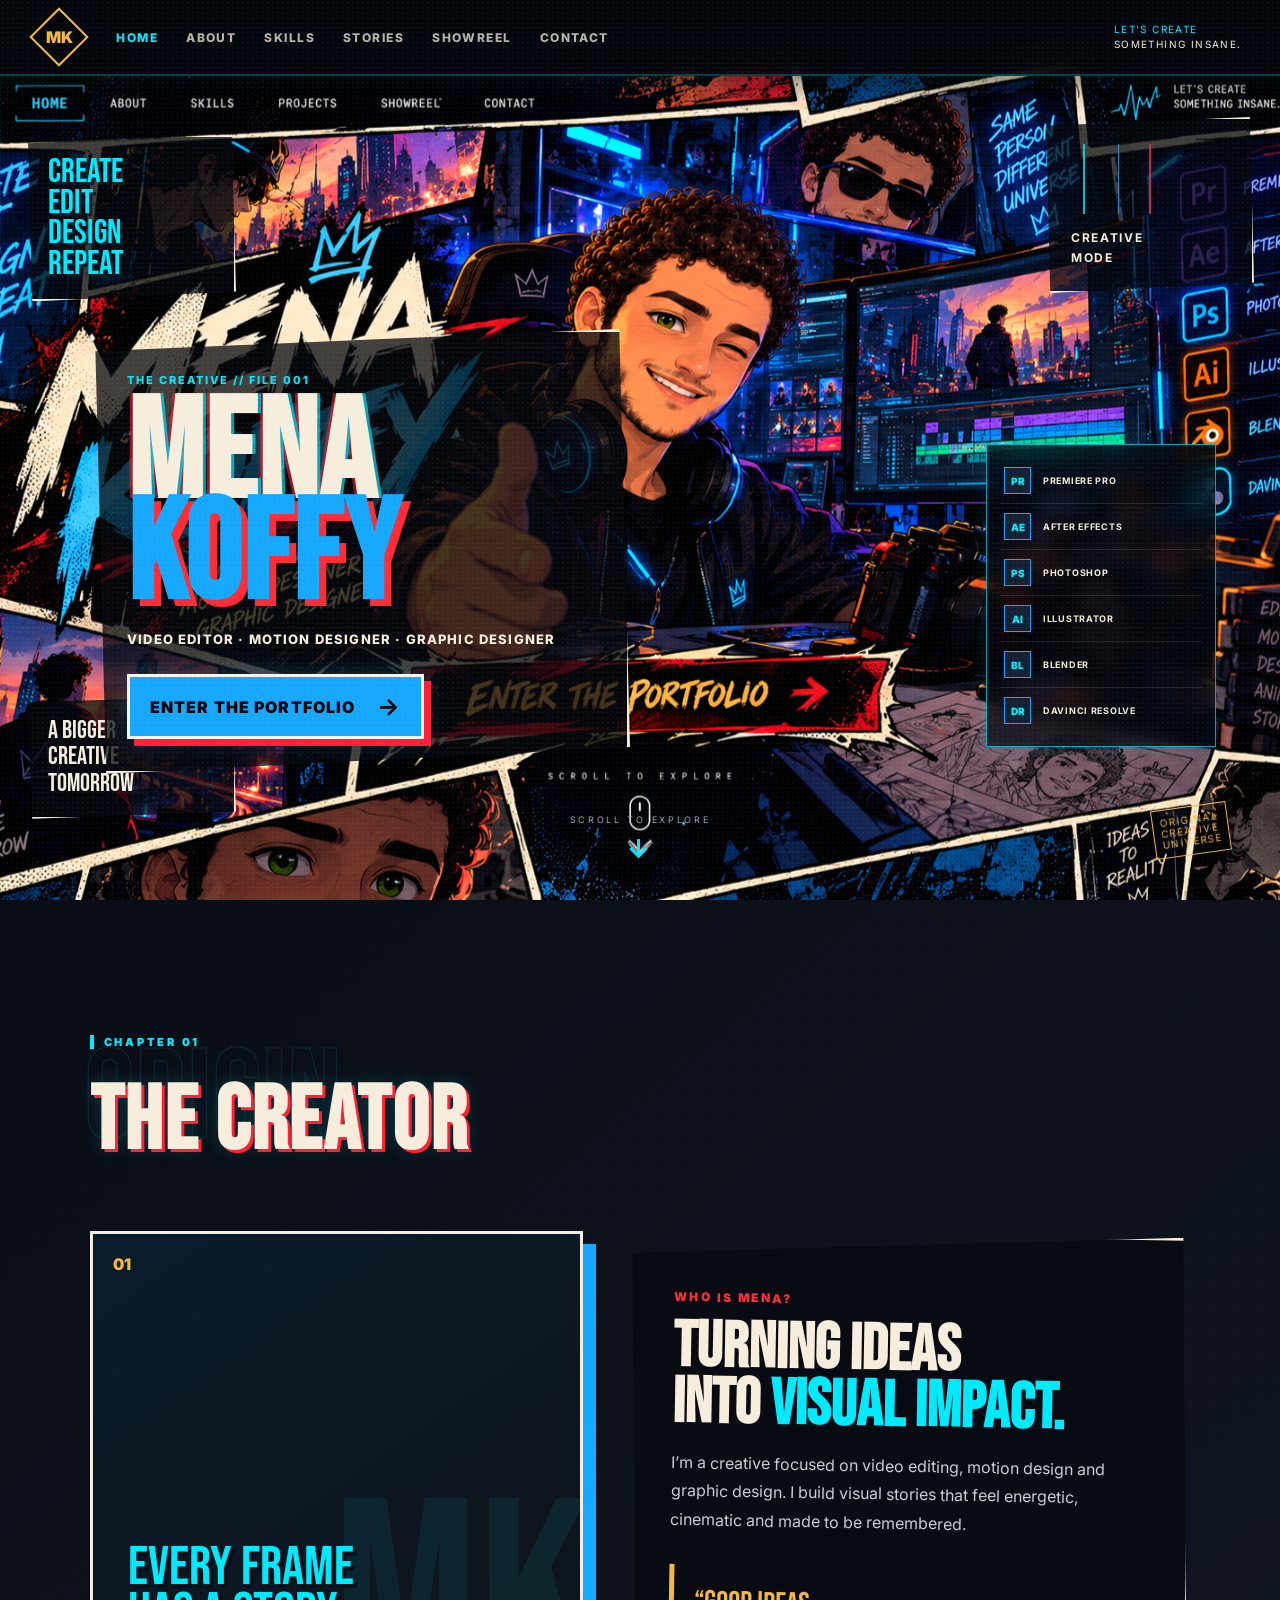
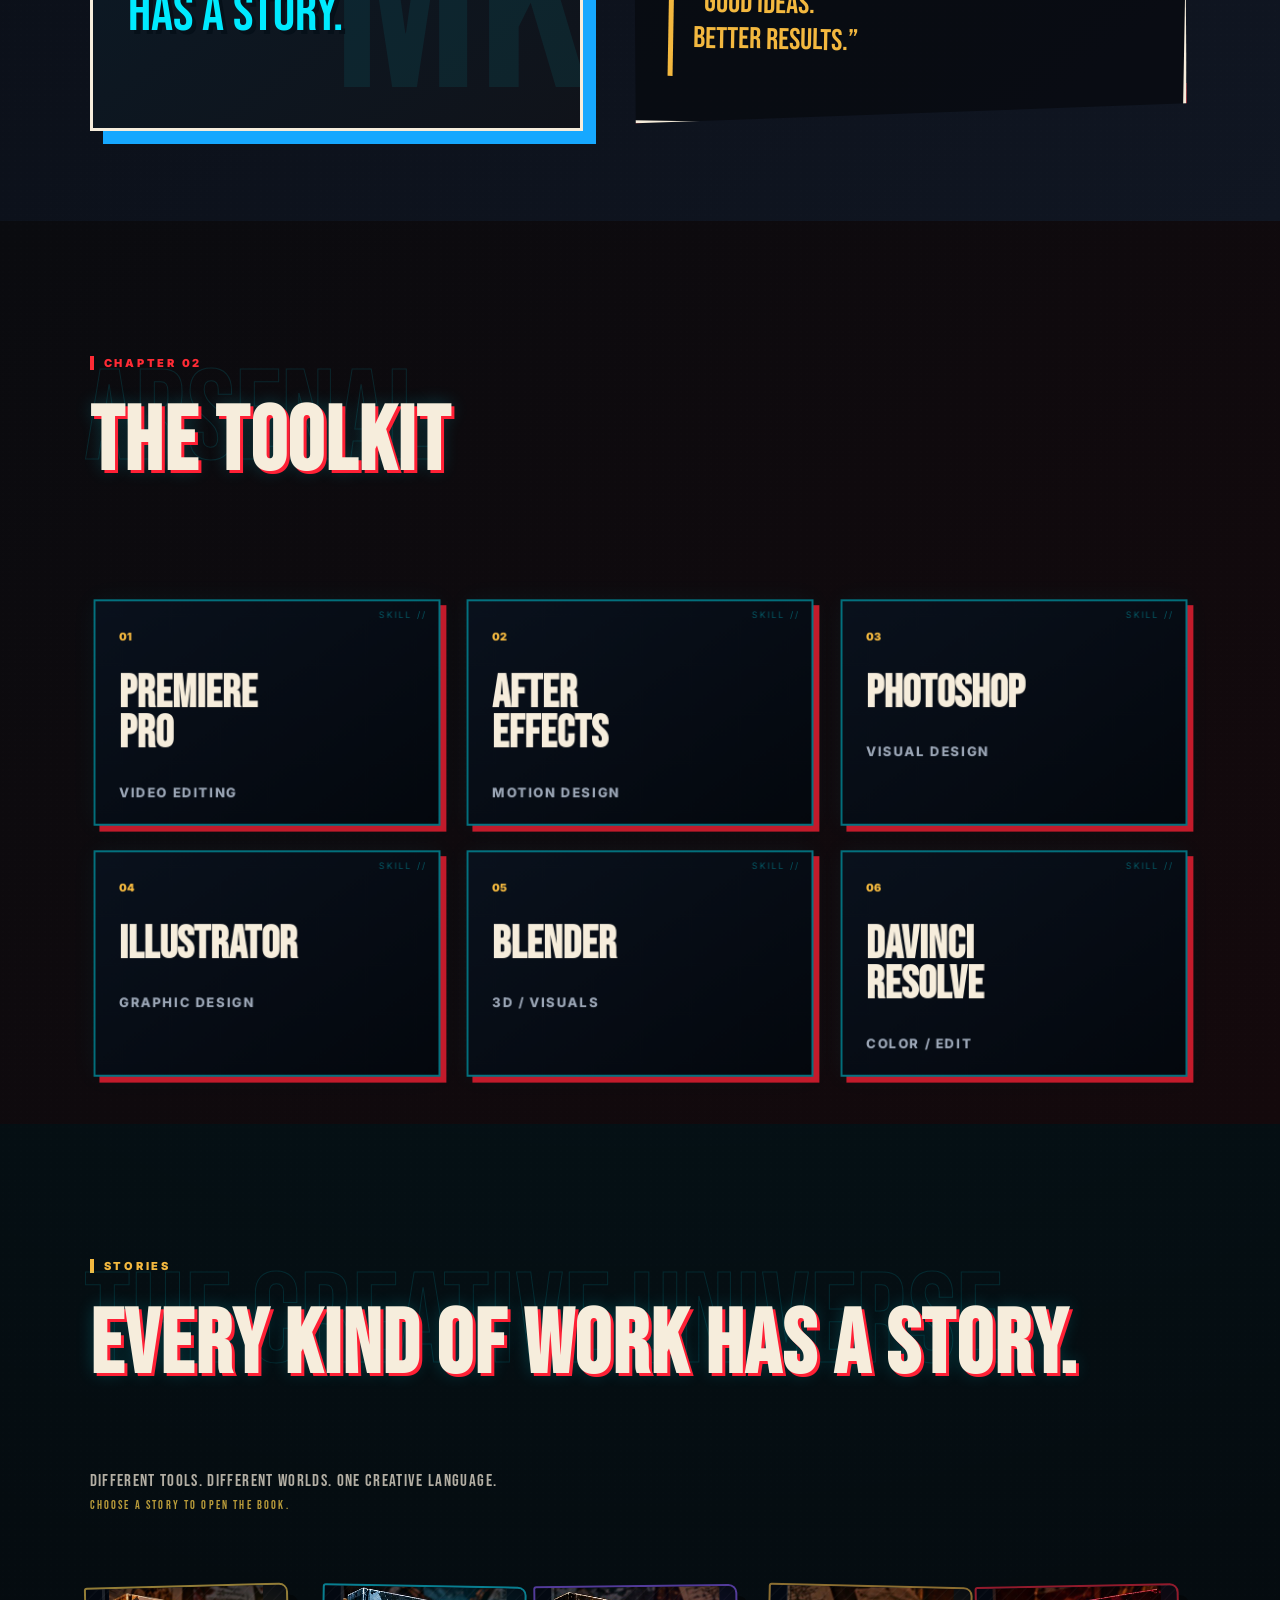
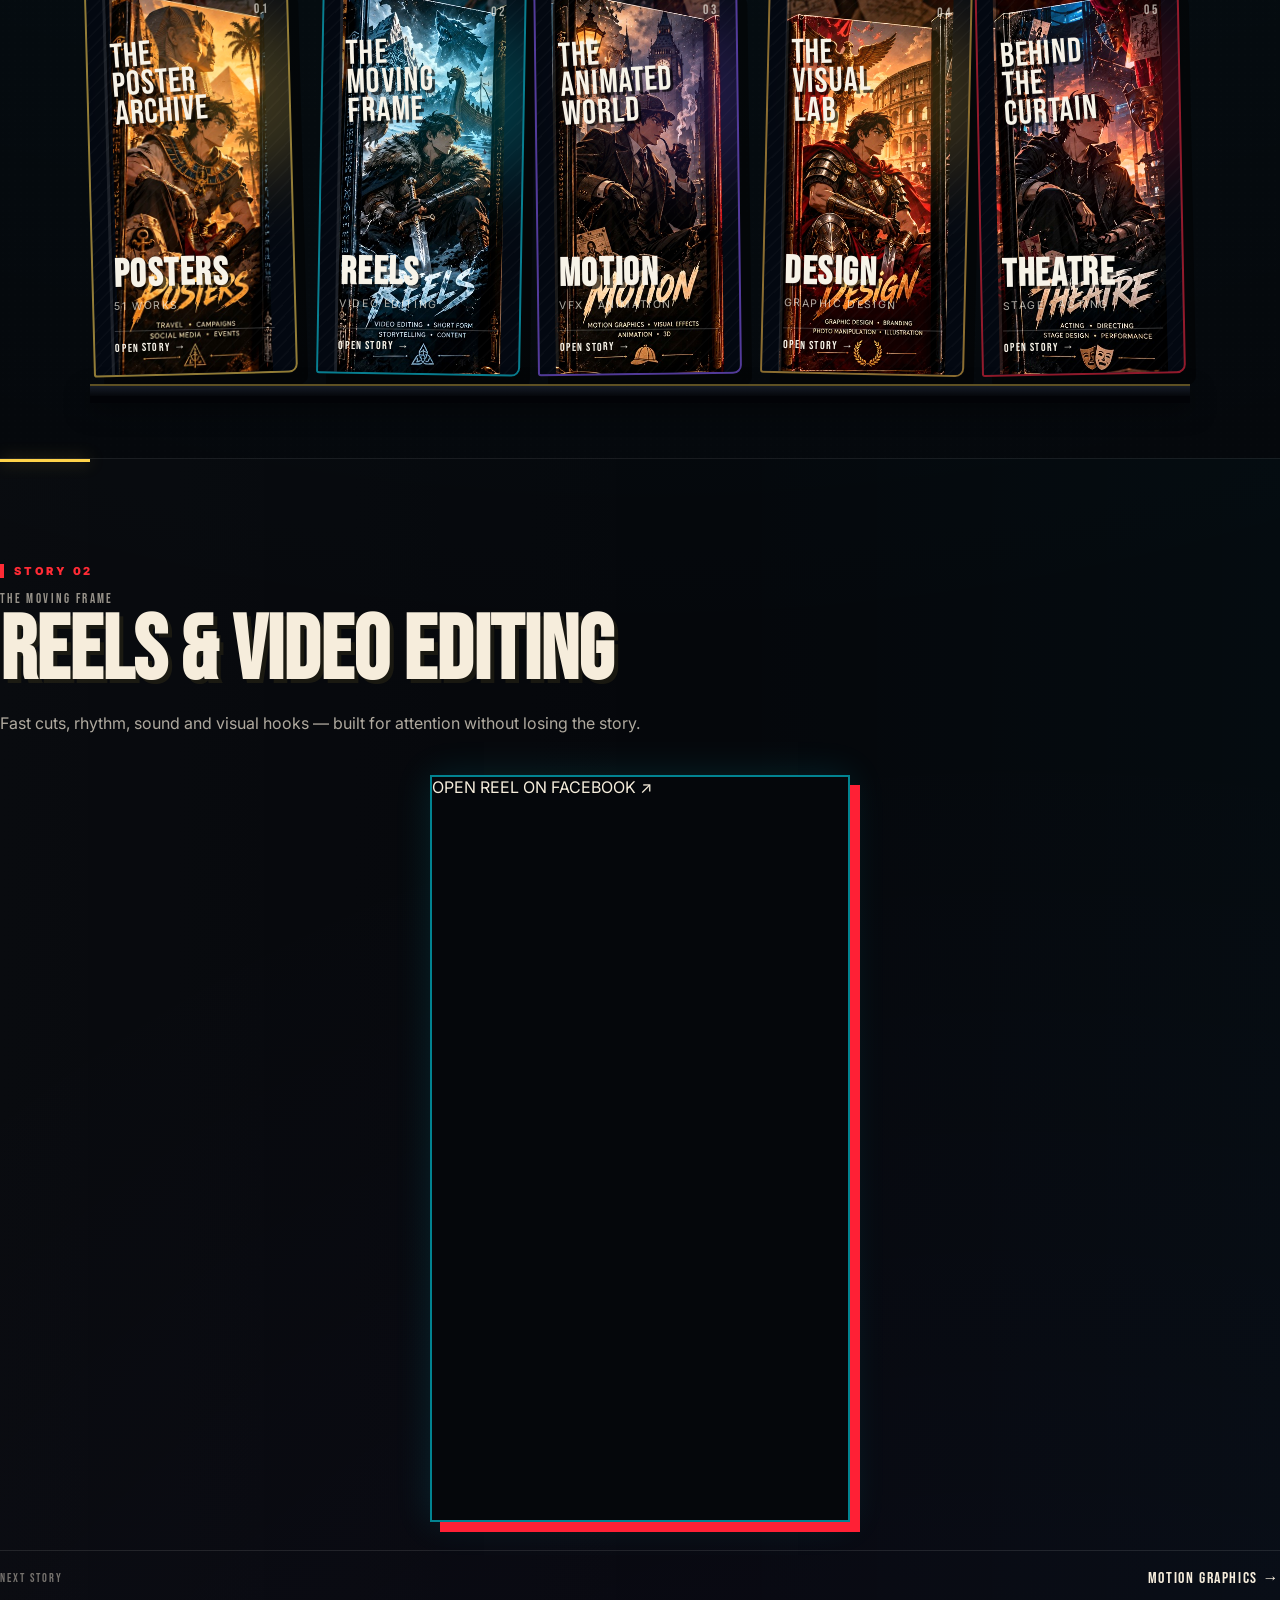
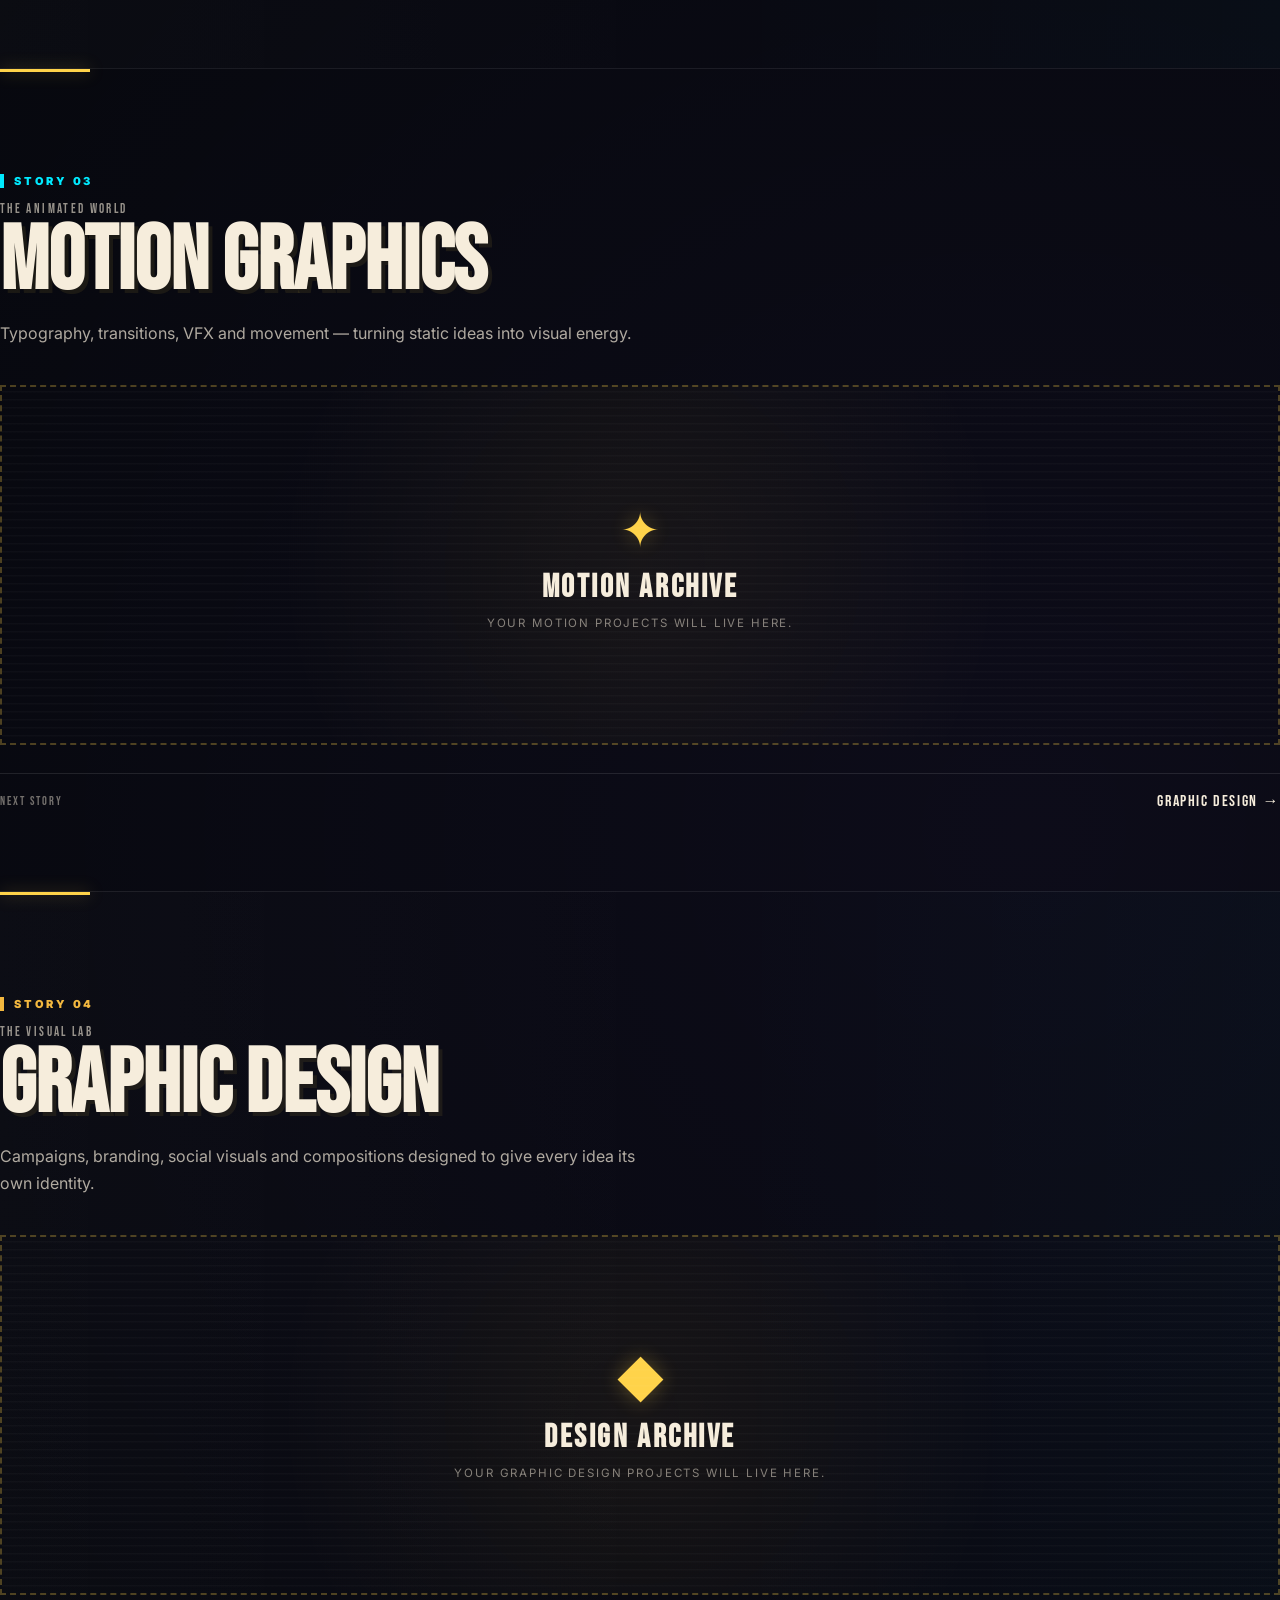
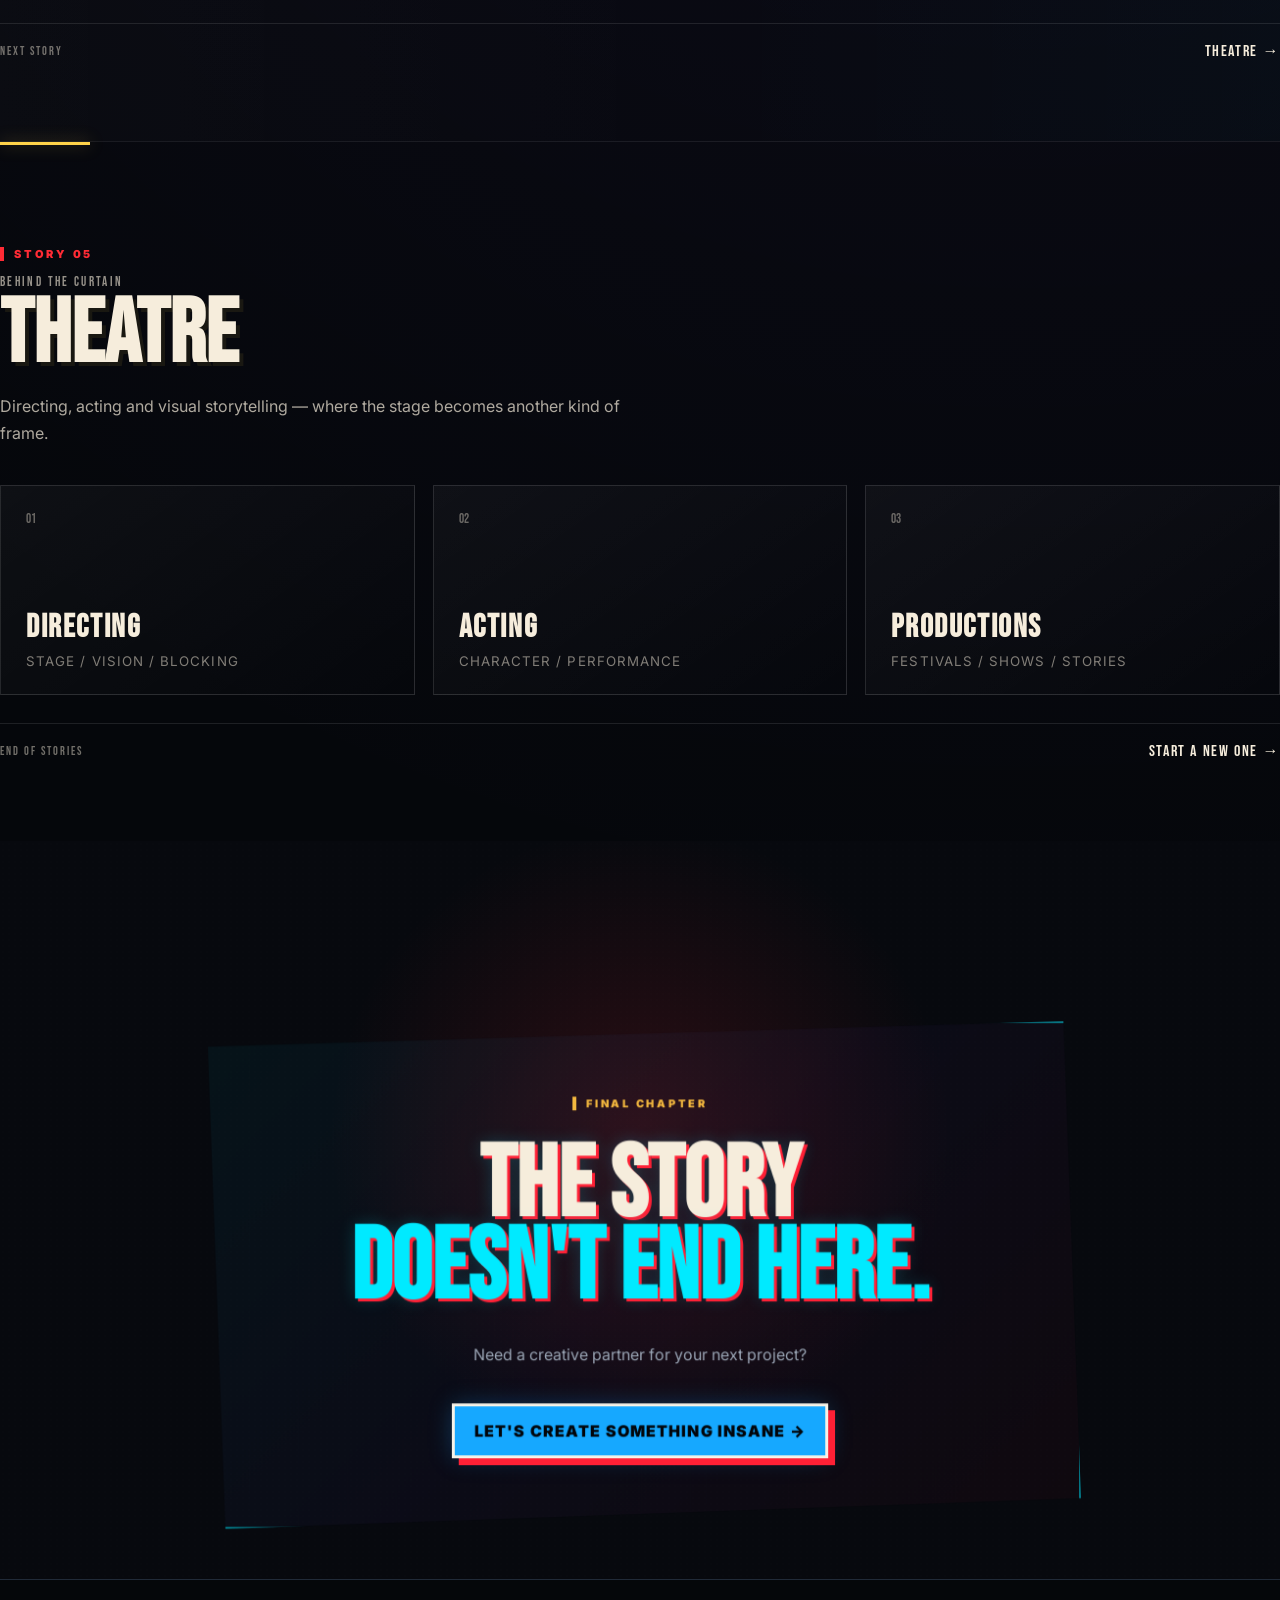
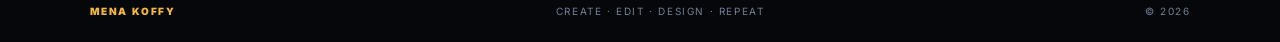
==== index.html @ b69c22e4 "Fix Facebook Reel embed and refresh cache" ====
<!doctype html>
<html lang="en">
<head>
  <meta charset="UTF-8" />
  <meta name="viewport" content="width=device-width, initial-scale=1.0" />
  <meta name="theme-color" content="#080a0f" />
  <meta name="description" content="Mena Koffy — Video Editor, Motion Designer & Graphic Designer." />
  <title>MENA KOFFY — Creative Portfolio</title>
  <link rel="preconnect" href="https://fonts.googleapis.com">
  <link rel="preconnect" href="https://fonts.gstatic.com" crossorigin>
  <link href="https://fonts.googleapis.com/css2?family=Bebas+Neue&family=Inter:wght@400;500;600;700;800;900&display=swap" rel="stylesheet">
  <link rel="stylesheet" href="style.css?v=books4" />
</head>
<body>
  <div class="scanlines"></div>
  <div class="cursor-glow"></div>

  <header class="topbar">
    <a class="brand" href="#home" aria-label="Mena Koffy home"><span>MK</span></a>
    <nav class="nav" aria-label="Primary navigation">
      <a class="active" href="#home">HOME</a>
      <a href="#about">ABOUT</a>
      <a href="#skills">SKILLS</a>
      <a href="#projects">STORIES</a>
      <a href="#showreel">SHOWREEL</a>
      <a href="#contact">CONTACT</a>
    </nav>
    <div class="top-note">LET'S CREATE<br><span>SOMETHING INSANE.</span></div>
    <button class="menu" aria-label="Open menu"><i></i><i></i><i></i></button>
  </header>

  <main>
    <section id="home" class="hero comic-section">
      <div class="comic-panel side-panel left-panel panel-a">
        <div class="scribble">CREATE<br>EDIT<br>DESIGN<br>REPEAT</div>
      </div>
      <div class="comic-panel side-panel left-panel panel-b">
        <div class="city-card">A BIGGER<br>CREATIVE<br>TOMORROW</div>
      </div>
      <div class="comic-panel side-panel right-panel panel-c">
        <div class="hud-lines"></div>
        <strong>CREATIVE<br>MODE</strong>
      </div>

      <div class="hero-art" aria-hidden="true">
        <img src="hero.png" alt="Cyberpunk comic portrait of Mena Koffy" />
      </div>

      <div class="hero-copy comic-panel">
        <p class="eyebrow">THE CREATIVE // FILE 001</p>
        <h1>MENA<br><span>KOFFY</span></h1>
        <div class="role">VIDEO EDITOR · MOTION DESIGNER · GRAPHIC DESIGNER</div>
        <a class="comic-button" href="#projects">ENTER THE PORTFOLIO <b>→</b></a>
      </div>

      <div class="hero-hud hud-card">
        <div><span>PR</span><b>PREMIERE PRO</b></div>
        <div><span>AE</span><b>AFTER EFFECTS</b></div>
        <div><span>PS</span><b>PHOTOSHOP</b></div>
        <div><span>AI</span><b>ILLUSTRATOR</b></div>
        <div><span>BL</span><b>BLENDER</b></div>
        <div><span>DR</span><b>DAVINCI RESOLVE</b></div>
      </div>

      <div class="scroll-cue"><span>SCROLL TO EXPLORE</span><b>↓</b></div>
      <div class="stamp">ORIGINAL<br>CREATIVE<br>UNIVERSE</div>
    </section>

    <section id="about" class="chapter about-section">
      <div class="chapter-tag">CHAPTER 01</div>
      <div class="section-title"><span>ORIGIN</span><h2>THE CREATOR</h2></div>
      <div class="about-grid">
        <div class="panel portrait-panel"><div class="halftone"></div><span class="panel-number">01</span><p>EVERY FRAME<br>HAS A STORY.</p></div>
        <div class="story-copy comic-panel">
          <p class="kicker">WHO IS MENA?</p>
          <h3>TURNING IDEAS<br>INTO <em>VISUAL IMPACT.</em></h3>
          <p>I’m a creative focused on video editing, motion design and graphic design. I build visual stories that feel energetic, cinematic and made to be remembered.</p>
          <div class="quote">“GOOD IDEAS.<br>BETTER RESULTS.”</div>
        </div>
      </div>
    </section>

    <section id="skills" class="chapter skills-section">
      <div class="chapter-tag red">CHAPTER 02</div>
      <div class="section-title"><span>ARSENAL</span><h2>THE TOOLKIT</h2></div>
      <div class="skill-grid">
        <article class="skill-card"><span>01</span><strong>PREMIERE<br>PRO</strong><small>VIDEO EDITING</small></article>
        <article class="skill-card blue"><span>02</span><strong>AFTER<br>EFFECTS</strong><small>MOTION DESIGN</small></article>
        <article class="skill-card gold"><span>03</span><strong>PHOTOSHOP</strong><small>VISUAL DESIGN</small></article>
        <article class="skill-card"><span>04</span><strong>ILLUSTRATOR</strong><small>GRAPHIC DESIGN</small></article>
        <article class="skill-card red"><span>05</span><strong>BLENDER</strong><small>3D / VISUALS</small></article>
        <article class="skill-card blue"><span>06</span><strong>DAVINCI<br>RESOLVE</strong><small>COLOR / EDIT</small></article>
      </div>
    </section>

    <section id="projects" class="chapter stories-section">
      <div class="chapter-tag gold">STORIES</div>
      <div class="section-title"><span>THE CREATIVE UNIVERSE</span><h2>EVERY KIND OF WORK HAS A STORY.</h2></div>
      <div class="story-intro comic-shelf-intro">
        <p>Different tools. Different worlds. One creative language.<br><span>CHOOSE A STORY TO OPEN THE BOOK.</span></p>
      </div>
      <div class="comic-book-shelf">
        <a class="comic-book book-posters" href="posters.html" aria-label="Open Poster Design story">
          <img class="book-cover-image" src="covers/posters-cover.jpg" alt="" aria-hidden="true"><span class="book-glow"></span><span class="book-number">01</span>
          <span class="book-label">THE<br>POSTER<br>ARCHIVE</span>
          <strong>POSTERS</strong><small>51 WORKS</small><i>OPEN STORY →</i>
        </a>
        <a class="comic-book book-reels" href="#reels" aria-label="Open Reels and Video Editing story">
          <img class="book-cover-image" src="covers/reels-cover.jpg" alt="" aria-hidden="true"><span class="book-glow"></span><span class="book-number">02</span>
          <span class="book-label">THE<br>MOVING<br>FRAME</span>
          <strong>REELS</strong><small>VIDEO EDITING</small><i>OPEN STORY →</i>
        </a>
        <a class="comic-book book-motion" href="#motion" aria-label="Open Motion Graphics story">
          <img class="book-cover-image" src="covers/motion-cover.jpg" alt="" aria-hidden="true"><span class="book-glow"></span><span class="book-number">03</span>
          <span class="book-label">THE<br>ANIMATED<br>WORLD</span>
          <strong>MOTION</strong><small>VFX · ANIMATION</small><i>OPEN STORY →</i>
        </a>
        <a class="comic-book book-design" href="#graphic" aria-label="Open Graphic Design story">
          <img class="book-cover-image" src="covers/design-cover.jpg" alt="" aria-hidden="true"><span class="book-glow"></span><span class="book-number">04</span>
          <span class="book-label">THE<br>VISUAL<br>LAB</span>
          <strong>DESIGN</strong><small>GRAPHIC DESIGN</small><i>OPEN STORY →</i>
        </a>
        <a class="comic-book book-theatre" href="#theatre" aria-label="Open Theatre story">
          <img class="book-cover-image" src="covers/theatre-cover.jpg" alt="" aria-hidden="true"><span class="book-glow"></span><span class="book-number">05</span>
          <span class="book-label">BEHIND<br>THE<br>CURTAIN</span>
          <strong>THEATRE</strong><small>STAGE · ACTING</small><i>OPEN STORY →</i>
        </a>
      </div>
    </section>

    

    <section id="reels" class="story-section dark-story">
      <div class="story-heading">
        <div class="chapter-tag red">STORY 02</div>
        <span class="story-kicker">THE MOVING FRAME</span>
        <h2>REELS & VIDEO EDITING</h2>
        <p>Fast cuts, rhythm, sound and visual hooks — built for attention without losing the story.</p>
      </div>
      <div class="reel-facebook"><iframe src="https://www.facebook.com/plugins/video.php?href=https%3A%2F%2Fwww.facebook.com%2Freel%2F1617449893313811%2F&show_text=false&width=500&height=889" title="Mena Koffy Reel" scrolling="no" frameborder="0" allow="autoplay; clipboard-write; encrypted-media; picture-in-picture; web-share" allowfullscreen></iframe><a class="reel-fallback" href="https://www.facebook.com/reel/1617449893313811" target="_blank" rel="noopener">OPEN REEL ON FACEBOOK ↗</a></div>
      <div class="story-next"><span>NEXT STORY</span><a href="#motion">MOTION GRAPHICS →</a></div>
    </section>

    <section id="motion" class="story-section">
      <div class="story-heading">
        <div class="chapter-tag">STORY 03</div>
        <span class="story-kicker">THE ANIMATED WORLD</span>
        <h2>MOTION GRAPHICS</h2>
        <p>Typography, transitions, VFX and movement — turning static ideas into visual energy.</p>
      </div>
      <div class="story-placeholder"><div class="placeholder-icon">✦</div><strong>MOTION ARCHIVE</strong><span>YOUR MOTION PROJECTS WILL LIVE HERE.</span></div>
      <div class="story-next"><span>NEXT STORY</span><a href="#graphic">GRAPHIC DESIGN →</a></div>
    </section>

    <section id="graphic" class="story-section dark-story">
      <div class="story-heading">
        <div class="chapter-tag gold">STORY 04</div>
        <span class="story-kicker">THE VISUAL LAB</span>
        <h2>GRAPHIC DESIGN</h2>
        <p>Campaigns, branding, social visuals and compositions designed to give every idea its own identity.</p>
      </div>
      <div class="story-placeholder"><div class="placeholder-icon">◆</div><strong>DESIGN ARCHIVE</strong><span>YOUR GRAPHIC DESIGN PROJECTS WILL LIVE HERE.</span></div>
      <div class="story-next"><span>NEXT STORY</span><a href="#theatre">THEATRE →</a></div>
    </section>

    <section id="theatre" class="story-section theatre-story">
      <div class="story-heading">
        <div class="chapter-tag red">STORY 05</div>
        <span class="story-kicker">BEHIND THE CURTAIN</span>
        <h2>THEATRE</h2>
        <p>Directing, acting and visual storytelling — where the stage becomes another kind of frame.</p>
      </div>
      <div class="theatre-panels">
        <div class="theatre-card"><span>01</span><strong>DIRECTING</strong><small>STAGE / VISION / BLOCKING</small></div>
        <div class="theatre-card"><span>02</span><strong>ACTING</strong><small>CHARACTER / PERFORMANCE</small></div>
        <div class="theatre-card"><span>03</span><strong>PRODUCTIONS</strong><small>FESTIVALS / SHOWS / STORIES</small></div>
      </div>
      <div class="story-next"><span>END OF STORIES</span><a href="#contact">START A NEW ONE →</a></div>
    </section>

    <section id="contact" class="chapter contact-section">
      <div class="contact-panel comic-panel">
        <div class="chapter-tag gold">FINAL CHAPTER</div>
        <h2>THE STORY<br><span>DOESN'T END HERE.</span></h2>
        <p>Need a creative partner for your next project?</p>
        <a class="comic-button red-button" href="mailto:your@email.com">LET'S CREATE SOMETHING INSANE →</a>
      </div>
    </section>
  </main>

  <footer><span>MENA KOFFY</span><span>CREATE · EDIT · DESIGN · REPEAT</span><span>© 2026</span></footer>
  <script src="script.js"></script>
</body>
</html>
---- style.css ----
:root{
  --black:#080a0f;--navy:#0b1220;--blue:#16a8ff;--cyan:#00eaff;--red:#ff2b35;--gold:#f3b83f;--cream:#f6eddc;--muted:#9ba6b6;
}
*{box-sizing:border-box}html{scroll-behavior:smooth}body{margin:0;background:var(--black);color:var(--cream);font-family:Inter,system-ui,sans-serif;overflow-x:hidden}.scanlines{position:fixed;inset:0;pointer-events:none;z-index:50;background:repeating-linear-gradient(0deg,rgba(255,255,255,.018) 0 1px,transparent 1px 4px);mix-blend-mode:screen;opacity:.35}.cursor-glow{position:fixed;width:220px;height:220px;border-radius:50%;background:radial-gradient(circle,rgba(0,234,255,.13),transparent 65%);pointer-events:none;z-index:2;transform:translate(-50%,-50%)}
a{color:inherit;text-decoration:none}.topbar{position:fixed;z-index:40;top:0;left:0;right:0;height:76px;display:flex;align-items:center;padding:0 3vw;background:linear-gradient(180deg,rgba(5,7,11,.95),rgba(5,7,11,.58),transparent);border-bottom:1px solid rgba(0,234,255,.12);backdrop-filter:blur(7px)}.brand{width:42px;height:42px;display:grid;place-items:center;border:2px solid var(--gold);transform:rotate(45deg);margin-right:36px}.brand span{transform:rotate(-45deg);font-weight:900;color:var(--gold)}.nav{display:flex;gap:28px;font-size:12px;font-weight:800;letter-spacing:.12em}.nav a{opacity:.75;position:relative}.nav a.active,.nav a:hover{color:var(--cyan);opacity:1}.nav a.active:after{content:"";position:absolute;left:0;right:0;bottom:-11px;height:2px;background:var(--cyan);box-shadow:0 0 10px var(--cyan)}.top-note{margin-left:auto;font-size:10px;letter-spacing:.14em;line-height:1.5;color:var(--cyan)}.top-note span{color:var(--cream)}.menu{display:none;background:none;border:0;margin-left:22px}.menu i{display:block;width:28px;height:2px;background:var(--cyan);margin:5px}
.hero{min-height:100svh;position:relative;display:grid;place-items:center;overflow:hidden;padding:100px 4vw 50px;background:radial-gradient(circle at 60% 50%,rgba(0,234,255,.08),transparent 35%),linear-gradient(135deg,#06080d,#0b111b)}.hero-art{position:absolute;inset:76px 0 0;display:grid;place-items:center;z-index:1}.hero-art img{width:100%;height:100%;object-fit:cover;object-position:center;filter:saturate(1.08) contrast(1.05)}.hero:after{content:"";position:absolute;inset:76px 0 0;background:linear-gradient(90deg,rgba(5,7,11,.85) 0%,transparent 38%,transparent 70%,rgba(5,7,11,.35)),linear-gradient(0deg,rgba(5,7,11,.65),transparent 40%);z-index:2}.comic-panel{position:relative;background:rgba(7,10,15,.76);border:3px solid var(--cream);box-shadow:9px 9px 0 var(--red),0 0 35px rgba(0,234,255,.08);clip-path:polygon(1% 5%,98% 0,100% 94%,3% 100%)}.hero-copy{z-index:5;position:absolute;left:7vw;bottom:14vh;width:min(540px,43vw);padding:30px 34px 32px;transform:rotate(-1.3deg)}.eyebrow{font-size:11px;color:var(--cyan);letter-spacing:.18em;font-weight:800}.hero h1{font-family:'Bebas Neue',sans-serif;font-size:clamp(80px,11vw,180px);line-height:.72;margin:18px 0 20px;letter-spacing:.01em;text-shadow:8px 8px 0 var(--red),-2px 0 0 var(--cyan)}.hero h1 span{color:var(--blue);text-shadow:7px 7px 0 var(--red)}.role{font-weight:800;letter-spacing:.09em;font-size:13px;line-height:1.7}.comic-button{display:inline-flex;align-items:center;gap:22px;margin-top:24px;padding:15px 20px;background:var(--blue);color:#031018;border:3px solid var(--cream);font-weight:900;letter-spacing:.07em;box-shadow:6px 6px 0 var(--red);transition:.2s transform,.2s box-shadow,.2s background}.comic-button:hover{transform:translate(4px,4px);box-shadow:2px 2px 0 var(--red);background:var(--cyan)}.comic-button b{font-size:24px}.hero-hud{position:absolute;z-index:5;right:5vw;bottom:17vh;width:230px;padding:13px;background:rgba(4,10,17,.85);border:1px solid var(--cyan);box-shadow:0 0 22px rgba(0,234,255,.18);transform:skewY(-3deg)}.hud-card div{display:flex;align-items:center;gap:12px;border-bottom:1px solid rgba(255,255,255,.1);padding:9px 4px;font-size:10px}.hud-card div:last-child{border:0}.hud-card span{display:grid;place-items:center;width:27px;height:27px;background:#172033;border:1px solid var(--blue);color:var(--cyan);font-weight:900}.hud-card b{font-size:9px;letter-spacing:.08em}.side-panel{position:absolute;z-index:4;width:210px;padding:20px;background:rgba(4,8,14,.76);border:2px solid var(--cream)}.left-panel{left:2vw}.panel-a{top:15%;transform:rotate(-5deg)}.panel-b{bottom:9%;transform:rotate(4deg)}.right-panel{right:2vw;top:13%;transform:rotate(4deg);padding:25px}.scribble{font-family:'Bebas Neue',sans-serif;font-size:34px;line-height:.9;color:var(--cyan);text-shadow:3px 3px 0 #101923}.city-card{font-family:'Bebas Neue',sans-serif;font-size:25px;line-height:1.05}.hud-lines{height:70px;margin-bottom:12px;background:linear-gradient(90deg,transparent 0 8%,var(--cyan) 8% 9%,transparent 9% 30%,var(--blue) 30% 31%,transparent 31% 50%,var(--red) 50% 51%,transparent 51%);opacity:.8}.right-panel strong{font-size:12px;letter-spacing:.14em}.scroll-cue{position:absolute;z-index:6;bottom:4vh;left:50%;transform:translateX(-50%);display:flex;flex-direction:column;align-items:center;gap:8px;font-size:9px;letter-spacing:.3em;color:var(--muted)}.scroll-cue b{font-size:26px;color:var(--cyan);animation:bounce 1.2s infinite}.stamp{position:absolute;z-index:6;right:4vw;bottom:5vh;color:var(--gold);font-size:10px;line-height:1.1;letter-spacing:.14em;border:1px solid var(--gold);padding:7px;transform:rotate(-9deg)}
.chapter{min-height:100svh;padding:130px 7vw 90px;position:relative;overflow:hidden}.about-section{background:linear-gradient(140deg,#090d15,#101622)}.skills-section{background:linear-gradient(140deg,#0a0b0f,#14090c)}.projects-section{background:linear-gradient(140deg,#080a0f,#0a1320)}.showreel-section{background:#07090e}.contact-section{min-height:75vh;display:grid;place-items:center;background:radial-gradient(circle at 50% 40%,rgba(255,43,53,.15),transparent 40%),#07090e}.chapter:before{content:"";position:absolute;inset:0;background-image:radial-gradient(rgba(255,255,255,.09) 1px,transparent 1px);background-size:6px 6px;opacity:.04;pointer-events:none}.chapter-tag{display:inline-block;color:var(--cyan);font-weight:900;font-size:11px;letter-spacing:.25em;border-left:4px solid var(--cyan);padding-left:10px}.chapter-tag.red{color:var(--red);border-color:var(--red)}.chapter-tag.gold{color:var(--gold);border-color:var(--gold)}.section-title{margin:18px 0 55px;position:relative}.section-title span{font-family:'Bebas Neue';font-size:clamp(70px,10vw,150px);color:transparent;-webkit-text-stroke:1px rgba(0,234,255,.35);position:absolute;top:-45px;left:-6px;opacity:.35}.section-title h2{position:relative;margin:0;font-family:'Bebas Neue';font-size:clamp(50px,7vw,105px);letter-spacing:.02em;text-shadow:5px 5px 0 var(--red)}.about-grid{display:grid;grid-template-columns:1fr 1.15fr;gap:40px;align-items:stretch}.portrait-panel{min-height:500px;background:linear-gradient(145deg,#091c2a,#10131a);border:3px solid var(--cream);position:relative;overflow:hidden;display:flex;align-items:flex-end;padding:35px;box-shadow:13px 13px 0 var(--blue)}.portrait-panel:after{content:"MK";font-family:'Bebas Neue';font-size:270px;color:rgba(0,234,255,.07);position:absolute;right:-10px;bottom:-40px}.portrait-panel p{position:relative;z-index:2;font-family:'Bebas Neue';font-size:55px;line-height:.85;color:var(--cyan);text-shadow:4px 4px 0 #061019}.panel-number{position:absolute;top:20px;left:20px;color:var(--gold);font-weight:900}.story-copy{padding:45px;transform:rotate(1deg);align-self:center}.kicker{color:var(--red);font-size:12px;font-weight:900;letter-spacing:.2em}.story-copy h3{font-family:'Bebas Neue';font-size:clamp(44px,5vw,75px);line-height:.88;margin:15px 0}.story-copy h3 em{color:var(--cyan);font-style:normal}.story-copy>p:not(.kicker){color:#c7ced7;line-height:1.8;max-width:650px}.quote{margin-top:30px;padding:20px;border-left:5px solid var(--gold);font-family:'Bebas Neue';font-size:30px;color:var(--gold)}
.skill-grid{display:grid;grid-template-columns:repeat(3,1fr);gap:20px}.skill-card{min-height:220px;padding:24px;background:#0b1018;border:2px solid #3c4857;position:relative;transition:.2s transform,.2s border-color,.2s box-shadow;overflow:hidden}.skill-card:hover{transform:translateY(-8px) rotate(-1deg);border-color:var(--cyan);box-shadow:8px 8px 0 var(--red)}.skill-card span{font-size:11px;color:var(--gold);font-weight:900}.skill-card strong{display:block;font-family:'Bebas Neue';font-size:46px;line-height:.9;margin-top:30px}.skill-card small{display:block;color:var(--muted);font-weight:800;letter-spacing:.12em;margin-top:30px}.skill-card.blue{border-color:var(--blue)}.skill-card.gold{border-color:var(--gold)}.skill-card.red{border-color:var(--red)}
.project-grid{display:grid;grid-template-columns:1.25fr .75fr;gap:22px}.project-card{background:#0b0f17;border:2px solid var(--cream);transform:rotate(-1deg);overflow:hidden;box-shadow:8px 8px 0 var(--blue)}.project-card:nth-child(2){transform:rotate(2deg);box-shadow:8px 8px 0 var(--red)}.project-card:nth-child(3){grid-column:2;transform:rotate(-2deg);box-shadow:8px 8px 0 var(--gold)}.project-image{height:270px;background:#111 center/cover no-repeat;position:relative}.project-card.large .project-image{height:380px}.image-one{background:radial-gradient(circle at 70% 30%,#00eaff 0 2%,transparent 3%),linear-gradient(135deg,#07121e,#183b58 45%,#ff2b35)}.image-two{background:linear-gradient(135deg,#160b15,#0d2e47 50%,#00eaff)}.image-three{background:linear-gradient(135deg,#1a0c0c,#5a1a22 45%,#f3b83f)}.project-meta{padding:22px}.project-meta span{font-size:10px;color:var(--cyan);font-weight:900;letter-spacing:.2em}.project-meta h3{font-family:'Bebas Neue';font-size:38px;margin:8px 0}.project-meta p{color:var(--muted);margin:0}.project-note{font-size:10px;letter-spacing:.12em;color:#6f7b8c;margin-top:35px}
.reel-frame{max-width:1200px;margin:auto;border:4px solid var(--cream);box-shadow:14px 14px 0 var(--red);transform:rotate(-.7deg);background:#05070b;padding:12px}.reel-screen{height:min(62vw,650px);display:grid;place-items:center;position:relative;background:radial-gradient(circle,#132b3b,#05070b 65%);border:1px solid var(--cyan);overflow:hidden}.reel-screen:before{content:"";position:absolute;inset:0;background:repeating-linear-gradient(90deg,transparent 0 9%,rgba(0,234,255,.04) 9% 9.3%)}.reel-screen span{position:absolute;top:22px;left:25px;color:var(--cyan);font-size:11px;font-weight:900;letter-spacing:.18em}.play-orb{width:100px;height:100px;border-radius:50%;display:grid;place-items:center;border:3px solid var(--cyan);color:var(--cyan);font-size:30px;box-shadow:0 0 40px rgba(0,234,255,.3);transition:.2s}.reel-screen:hover .play-orb{transform:scale(1.12);background:rgba(0,234,255,.08)}.reel-caption{font-family:'Bebas Neue';font-size:32px;color:var(--gold);padding:15px}
.contact-panel{width:min(900px,90vw);padding:70px;transform:rotate(-1deg);text-align:center}.contact-panel h2{font-family:'Bebas Neue';font-size:clamp(60px,8vw,115px);line-height:.82;margin:35px 0}.contact-panel h2 span{color:var(--cyan)}.contact-panel p{color:var(--muted)}.red-button{background:var(--red);color:var(--cream)}footer{display:flex;justify-content:space-between;padding:25px 7vw;background:#05070a;border-top:1px solid #202a38;font-size:10px;letter-spacing:.16em;color:#718094}footer span:first-child{color:var(--gold);font-weight:900}
@keyframes bounce{50%{transform:translateY(7px)}}
@media(max-width:1000px){.nav{gap:15px}.side-panel{display:none}.hero-copy{left:5vw;width:min(620px,70vw)}.hero-hud{right:3vw;bottom:8vh;transform:scale(.82)}.skill-grid{grid-template-columns:repeat(2,1fr)}.project-grid{grid-template-columns:1fr}.project-card,.project-card:nth-child(2),.project-card:nth-child(3){grid-column:auto}.project-card .project-image,.project-card.large .project-image{height:330px}}
@media(max-width:700px){.topbar{height:64px;padding:0 18px}.nav{display:none}.menu{display:block}.top-note{display:none}.brand{margin-right:auto}.hero{min-height:800px;padding-top:70px}.hero-art{inset:64px 0 0}.hero-art img{object-position:57% center;filter:brightness(.68) saturate(1.1)}.hero:after{inset:64px 0 0;background:linear-gradient(0deg,rgba(5,7,11,.97) 0%,rgba(5,7,11,.45) 45%,rgba(5,7,11,.15) 100%)}.hero-copy{left:5vw;right:5vw;bottom:13vh;width:auto;padding:22px 20px}.hero h1{font-size:76px}.role{font-size:10px}.hero-hud{display:none}.scroll-cue{bottom:2vh}.stamp{display:none}.chapter{padding:105px 5vw 70px}.section-title{margin-bottom:35px}.about-grid{grid-template-columns:1fr}.portrait-panel{min-height:360px}.story-copy{padding:30px}.skill-grid{grid-template-columns:1fr}.skill-card{min-height:180px}.contact-panel{padding:45px 24px}.contact-panel h2{font-size:62px}footer{flex-direction:column;gap:10px}}
/* =========================================
   CYBERPUNK COMIC — VISUAL UPGRADE
   ========================================= */

:root {
  --comic-black: #05070b;
  --comic-dark: #080d15;
  --comic-blue: #16a8ff;
  --comic-cyan: #00eaff;
  --comic-red: #ff2035;
  --comic-purple: #8b5cff;
  --comic-gold: #f3b83f;
  --comic-white: #f7f3e8;
}

/* ===== GLOBAL ===== */

html {
  scroll-behavior: smooth;
}

body {
  background:
    radial-gradient(circle at 50% 20%, rgba(0, 234, 255, .08), transparent 35%),
    radial-gradient(circle at 80% 70%, rgba(139, 92, 255, .06), transparent 30%),
    #05070b !important;
}

/* Comic paper / halftone texture */
body::after {
  content: "";
  position: fixed;
  inset: 0;
  pointer-events: none;
  z-index: 9998;
  opacity: .12;
  background-image:
    radial-gradient(rgba(255,255,255,.35) 1px, transparent 1px);
  background-size: 5px 5px;
  mix-blend-mode: screen;
}

/* ===== TOP NAV ===== */

.topbar {
  background: rgba(3, 6, 11, .92) !important;
  border-bottom: 2px solid rgba(0,234,255,.25);
  box-shadow:
    0 0 25px rgba(0,234,255,.08),
    0 8px 30px rgba(0,0,0,.5);
  backdrop-filter: blur(12px);
}

.nav a {
  position: relative;
  transition: .25s ease;
}

.nav a:hover {
  color: var(--comic-cyan) !important;
  text-shadow:
    0 0 8px var(--comic-cyan),
    0 0 20px rgba(0,234,255,.5);
  transform: translateY(-2px);
}

.nav a::after {
  content: "";
  position: absolute;
  left: 50%;
  bottom: -9px;
  width: 0;
  height: 2px;
  background: var(--comic-red);
  box-shadow: 0 0 10px var(--comic-red);
  transform: translateX(-50%);
  transition: .25s ease;
}

.nav a:hover::after {
  width: 100%;
}

/* ===== HERO ===== */

.hero {
  position: relative;
  isolation: isolate;
  background:
    radial-gradient(circle at 50% 45%, rgba(0,234,255,.12), transparent 28%),
    radial-gradient(circle at 85% 25%, rgba(255,32,53,.08), transparent 25%),
    #05070b !important;
}

/* Neon atmosphere */
.hero::before {
  content: "";
  position: absolute;
  width: 420px;
  height: 420px;
  left: 50%;
  top: 45%;
  transform: translate(-50%, -50%);
  background: rgba(0,234,255,.12);
  filter: blur(100px);
  border-radius: 50%;
  z-index: -1;
  animation: comicPulse 4s ease-in-out infinite;
}

/* Comic frame around hero */
.hero::after {
  content: "";
  position: absolute;
  inset: 18px;
  border: 1px solid rgba(0,234,255,.18);
  clip-path: polygon(
    0 4%, 18% 0, 40% 2%, 65% 0,
    100% 4%, 98% 30%, 100% 60%,
    97% 100%, 65% 97%, 35% 100%,
    2% 97%, 4% 65%, 0 35%
  );
  pointer-events: none;
  opacity: .8;
}

/* ===== HERO ART ===== */

.hero-art {
  filter:
    drop-shadow(0 0 25px rgba(0,234,255,.12))
    drop-shadow(0 25px 40px rgba(0,0,0,.55));
  transition:
    transform .5s cubic-bezier(.2,.8,.2,1),
    filter .4s ease;
}

.hero-art:hover {
  transform: scale(1.015) rotate(-.3deg);
  filter:
    drop-shadow(0 0 35px rgba(0,234,255,.22))
    drop-shadow(0 30px 50px rgba(0,0,0,.7));
}

/* ===== HERO COPY ===== */

.hero-copy {
  animation: comicEntrance .8s cubic-bezier(.2,.8,.2,1) both;
}

.hero-copy h1 {
  text-shadow:
    4px 4px 0 var(--comic-red),
    8px 8px 0 rgba(0,0,0,.7),
    0 0 25px rgba(0,234,255,.2);
}

/* ===== COMIC BUTTON ===== */

.comic-button {
  position: relative;
  overflow: hidden;
  border: 3px solid var(--comic-white) !important;
  background: var(--comic-blue) !important;
  color: #02050a !important;
  box-shadow:
    7px 7px 0 var(--comic-red),
    0 0 25px rgba(22,168,255,.25);
  transition:
    transform .2s ease,
    box-shadow .2s ease,
    background .2s ease;
}

.comic-button:hover {
  background: var(--comic-cyan) !important;
  transform: translate(-4px,-4px) rotate(-1deg);
  box-shadow:
    11px 11px 0 var(--comic-red),
    0 0 35px rgba(0,234,255,.45);
}

.comic-button:active {
  transform: translate(3px,3px);
  box-shadow:
    3px 3px 0 var(--comic-red);
}

/* ===== HUD CARDS ===== */

.hero-hud {
  border: 1px solid rgba(0,234,255,.7) !important;
  background: rgba(3,8,15,.72) !important;
  box-shadow:
    0 0 20px rgba(0,234,255,.1),
    inset 0 0 25px rgba(0,234,255,.04);
  backdrop-filter: blur(10px);
}

.hero-hud div {
  transition: .25s ease;
}

.hero-hud div:hover {
  padding-left: 8px;
  color: var(--comic-cyan);
  text-shadow: 0 0 8px rgba(0,234,255,.7);
}

/* ===== SECTIONS ===== */

.chapter,
.about-section,
.skills-section,
.project-grid,
.reel-frame,
.contact-panel {
  position: relative;
}

/* Section title effect */
.chapter h2,
.about-section h2,
.skills-section h2 {
  text-shadow:
    3px 3px 0 var(--comic-red),
    0 0 18px rgba(0,234,255,.2);
}

/* ===== SKILLS ===== */

.skill-card {
  position: relative;
  overflow: hidden;
  background:
    linear-gradient(145deg, rgba(10,18,30,.96), rgba(4,8,14,.96)) !important;
  border: 2px solid rgba(0,234,255,.45) !important;
  box-shadow:
    6px 6px 0 rgba(255,32,53,.75),
    0 0 25px rgba(0,234,255,.05);
  transition:
    transform .3s ease,
    border-color .3s ease,
    box-shadow .3s ease;
}

.skill-card::before {
  content: "SKILL //";
  position: absolute;
  top: 8px;
  right: 12px;
  color: rgba(0,234,255,.35);
  font-size: 9px;
  letter-spacing: 2px;
}

.skill-card:hover {
  transform: translateY(-8px) rotate(-1deg);
  border-color: var(--comic-cyan) !important;
  box-shadow:
    10px 10px 0 var(--comic-red),
    0 0 35px rgba(0,234,255,.18);
}

/* ===== PROJECTS ===== */

.project-card {
  position: relative;
  transition:
    transform .35s cubic-bezier(.2,.8,.2,1),
    box-shadow .35s ease,
    border-color .35s ease;
}

.project-card:hover {
  transform: translateY(-12px) rotate(-1deg);
  border-color: var(--comic-cyan) !important;
  box-shadow:
    8px 8px 0 var(--comic-red),
    0 0 35px rgba(0,234,255,.18);
}

/* Comic corner */
.project-card::after {
  content: "ISSUE";
  position: absolute;
  top: 10px;
  right: 12px;
  font-size: 9px;
  letter-spacing: 3px;
  color: var(--comic-red);
  opacity: .7;
}

/* ===== REEL ===== */

.reel-frame {
  border-color: rgba(0,234,255,.55) !important;
  box-shadow:
    10px 10px 0 var(--comic-red),
    0 0 35px rgba(0,234,255,.1);
  transition: .35s ease;
}

.reel-frame:hover {
  transform: translateY(-6px) rotate(.5deg);
  box-shadow:
    14px 14px 0 var(--comic-red),
    0 0 45px rgba(0,234,255,.18);
}

/* ===== CONTACT ===== */

.contact-panel {
  border: 2px solid rgba(0,234,255,.5);
  background:
    linear-gradient(
      135deg,
      rgba(0,234,255,.05),
      rgba(139,92,255,.04),
      rgba(255,32,53,.04)
    );
  box-shadow:
    8px 8px 0 var(--comic-red),
    0 0 35px rgba(0,234,255,.08);
}

/* ===== GLITCH EFFECT ===== */

@keyframes comicGlitch {
  0%, 88%, 100% {
    transform: translate(0);
  }

  90% {
    transform: translate(-2px, 1px);
  }

  92% {
    transform: translate(2px, -1px);
  }

  94% {
    transform: translate(-1px, 0);
  }
}

.hero-copy h1 {
  animation:
    comicEntrance .8s cubic-bezier(.2,.8,.2,1) both,
    comicGlitch 5s infinite;
}

/* ===== ANIMATIONS ===== */

@keyframes comicPulse {
  0%,100% {
    opacity: .55;
    transform: translate(-50%,-50%) scale(1);
  }

  50% {
    opacity: .9;
    transform: translate(-50%,-50%) scale(1.15);
  }
}

@keyframes comicEntrance {
  from {
    opacity: 0;
    transform: translateX(-35px) skewX(-4deg);
  }

  to {
    opacity: 1;
    transform: translateX(0) skewX(0);
  }
}

/* ===== MOBILE ===== */

@media (max-width: 700px) {

  .hero::after {
    inset: 8px;
  }

  .hero-art {
    transform: none !important;
  }

  .comic-button {
    box-shadow:
      5px 5px 0 var(--comic-red),
      0 0 20px rgba(22,168,255,.25);
  }

  .skill-card:hover,
  .project-card:hover {
    transform: translateY(-5px);
  }
}
/* =========================================================
   CYBERPUNK COMIC — MOTION & NEON FX
   ========================================================= */

/* Smooth transforms */
.hero-art,
.hero-copy,
.hero-hud,
.side-panel,
.stamp,
.skill-card,
.project-card,
.reel-frame,
.contact-panel,
.comic-button {
  will-change: transform;
}

/* =========================
   GLITCH TITLE
   ========================= */

.hero-copy h1 {
  position: relative;
  text-shadow:
    3px 0 rgba(0, 234, 255, 0.65),
    -3px 0 rgba(255, 32, 53, 0.55);
}

.hero-copy h1.glitch-active {
  animation: cyberGlitch 180ms steps(2, end);
}

@keyframes cyberGlitch {
  0% {
    transform: translate(0);
    text-shadow:
      3px 0 rgba(0, 234, 255, 0.65),
      -3px 0 rgba(255, 32, 53, 0.55);
  }

  25% {
    transform: translate(-4px, 2px);
    text-shadow:
      7px 0 #00eaff,
      -7px 0 #ff2035;
  }

  50% {
    transform: translate(4px, -2px);
    text-shadow:
      -5px 0 #00eaff,
      5px 0 #ff2035;
  }

  75% {
    transform: translate(-2px, 0);
    text-shadow:
      4px 0 #8b5cff,
      -4px 0 #ff2035;
  }

  100% {
    transform: translate(0);
  }
}


/* =========================
   NEON HOVER
   ========================= */

.neon-hover {
  filter:
    drop-shadow(0 0 6px rgba(0, 234, 255, 0.45))
    drop-shadow(0 0 18px rgba(0, 234, 255, 0.25));
}

.brand.neon-hover {
  text-shadow:
    0 0 6px #00eaff,
    0 0 16px #00eaff,
    0 0 30px rgba(0, 234, 255, 0.65);
}

.comic-button {
  transition:
    transform 180ms ease,
    box-shadow 180ms ease,
    filter 180ms ease;
}

.comic-button.neon-hover {
  box-shadow:
    0 0 8px rgba(0, 234, 255, 0.7),
    0 0 22px rgba(0, 234, 255, 0.45),
    inset 0 0 15px rgba(0, 234, 255, 0.12);
}


/* =========================
   SKILLS / PROJECTS
   ========================= */

.skill-card,
.project-card,
.reel-frame,
.contact-panel {
  transition:
    transform 180ms ease,
    box-shadow 220ms ease,
    border-color 220ms ease;
}

.skill-card:hover,
.project-card:hover {
  border-color: rgba(0, 234, 255, 0.65);
  box-shadow:
    0 0 12px rgba(0, 234, 255, 0.18),
    0 0 35px rgba(0, 234, 255, 0.08);
}


/* =========================
   SCROLL REVEAL
   ========================= */

.reveal-item {
  opacity: 0;
  transform: translateY(45px) scale(0.98);
  transition:
    opacity 700ms cubic-bezier(0.2, 0.8, 0.2, 1),
    transform 700ms cubic-bezier(0.2, 0.8, 0.2, 1);
}

.reveal-item.is-visible {
  opacity: 1;
  transform: translateY(0) scale(1);
}


/* =========================
   HERO HUD
   ========================= */

.hero-hud {
  transition:
    filter 250ms ease,
    box-shadow 250ms ease;
}

.hero-hud:hover {
  filter:
    drop-shadow(0 0 7px rgba(0, 234, 255, 0.45));
}


/* =========================
   COMIC BUTTON ARROW
   ========================= */

.comic-button b {
  display: inline-block;
  transition: transform 180ms ease;
}

.comic-button:hover b {
  transform: translateX(6px);
}


/* =========================
   SCROLL CUE
   ========================= */

.scroll-cue b {
  display: inline-block;
  animation:
    scrollArrow 1.4s ease-in-out infinite;
}

@keyframes scrollArrow {
  0%,
  100% {
    transform: translateY(0);
  }

  50% {
    transform: translateY(8px);
  }
}


/* =========================
   CYBERPUNK SCAN FLASH
   ========================= */

.hero::after {
  content: "";
  position: absolute;
  inset: 0;
  pointer-events: none;
  background:
    linear-gradient(
      transparent 48%,
      rgba(0, 234, 255, 0.035) 50%,
      transparent 52%
    );
  background-size: 100% 9px;
  mix-blend-mode: screen;
  opacity: 0.35;
}


/* =========================
   MOBILE SAFETY
   ========================= */

@media (max-width: 700px) {
  .hero-art {
    transform: none !important;
  }

  .hero-copy,
  .hero-hud,
  .side-panel,
  .stamp {
    transform: none !important;
  }

  .skill-card,
  .project-card,
  .reel-frame,
  .contact-panel {
    transform: none !important;
  }
}


/* =========================
   REDUCED MOTION
   ========================= */

@media (prefers-reduced-motion: reduce) {
  *,
  *::before,
  *::after {
    animation-duration: 0.01ms !important;
    animation-iteration-count: 1 !important;
    scroll-behavior: auto !important;
    transition-duration: 0.01ms !important;
  }
}

/* ===== POSTER PROJECT ARCHIVE ===== */
.poster-grid{display:grid;grid-template-columns:repeat(3,minmax(0,1fr));gap:28px;margin-top:34px}
.poster-card{position:relative;transform:rotate(-.7deg);transition:transform .35s ease,filter .35s ease;min-width:0}
.poster-card:nth-child(2n){transform:rotate(.8deg)}.poster-card:nth-child(3n){transform:rotate(-.35deg)}
.poster-card:hover{transform:translateY(-10px) rotate(0deg);filter:drop-shadow(0 0 18px rgba(255,211,74,.22));z-index:3}
.poster-frame{position:relative;overflow:hidden;background:#090b12;border:2px solid rgba(255,211,74,.55);box-shadow:8px 8px 0 rgba(255,211,74,.12),-5px -5px 0 rgba(0,229,255,.08);aspect-ratio:3/4}
.poster-frame img{display:block;width:100%;height:100%;object-fit:cover;transition:transform .5s cubic-bezier(.2,.8,.2,1);filter:saturate(.96) contrast(1.04)}
.poster-card:hover .poster-frame img{transform:scale(1.045)}
.poster-scan{position:absolute;inset:0;pointer-events:none;background:linear-gradient(180deg,transparent 0%,transparent 47%,rgba(255,211,74,.16) 50%,transparent 53%,transparent 100%);transform:translateY(-110%);transition:transform .7s ease}
.poster-card:hover .poster-scan{transform:translateY(110%)}
.poster-card .project-meta{padding:16px 4px 8px}.poster-card .project-meta span{font-family:"Bebas Neue",sans-serif;letter-spacing:.16em;font-size:.82rem;opacity:.7}
.poster-card .project-meta h3{margin:5px 0 4px;font-size:1.45rem}.poster-card .project-meta p{margin:0;opacity:.68;letter-spacing:.08em;font-size:.72rem}
.view-project{display:inline-flex;gap:8px;align-items:center;margin-top:12px;font-family:"Bebas Neue",sans-serif;letter-spacing:.12em;font-size:.82rem;color:inherit;text-decoration:none;border-bottom:1px solid rgba(255,211,74,.55);padding-bottom:3px;transition:gap .25s ease,color .25s ease}.view-project:hover{gap:14px;color:#ffd34a}
@media (max-width:1000px){.poster-grid{grid-template-columns:repeat(2,minmax(0,1fr));gap:24px}}
@media (max-width:700px){.poster-grid{grid-template-columns:1fr;gap:30px}.poster-card,.poster-card:nth-child(2n),.poster-card:nth-child(3n){transform:none}.poster-card:hover{transform:translateY(-6px)}}
@media (prefers-reduced-motion:reduce){.poster-card,.poster-frame img,.poster-scan,.view-project{transition:none!important}}

/* ===== STORY-BASED PORTFOLIO ===== */
.stories-section{padding-bottom:55px}
.story-intro{display:flex;justify-content:space-between;gap:30px;align-items:end;margin-top:28px}
.story-intro>p{max-width:520px;font-size:1.05rem;opacity:.72}
.story-index{display:flex;flex-wrap:wrap;gap:10px;justify-content:flex-end}
.story-index a{font-family:"Bebas Neue",sans-serif;letter-spacing:.08em;text-decoration:none;color:inherit;border:1px solid rgba(255,255,255,.14);padding:9px 13px;transition:.25s}
.story-index a:hover{border-color:#ffd34a;color:#ffd34a;transform:translateY(-3px)}
.story-section{padding:100px 0 80px;border-top:1px solid rgba(255,255,255,.08);position:relative}
.story-section:before{content:"";position:absolute;top:0;left:0;width:90px;height:3px;background:#ffd34a;box-shadow:0 0 16px rgba(255,211,74,.35)}
.dark-story{background:linear-gradient(90deg,rgba(255,255,255,.015),transparent 55%,rgba(0,229,255,.02))}
.story-heading{max-width:760px;margin-bottom:38px}
.story-kicker{display:block;font-family:"Bebas Neue",sans-serif;letter-spacing:.18em;font-size:.82rem;opacity:.6;margin:12px 0 6px}
.story-heading h2{font-family:"Bebas Neue",sans-serif;font-size:clamp(2.8rem,7vw,6.5rem);line-height:.88;margin:0;text-shadow:4px 4px 0 rgba(255,211,74,.08)}
.story-heading p{max-width:650px;line-height:1.7;opacity:.7;margin-top:18px}
.story-placeholder{min-height:360px;border:2px dashed rgba(255,211,74,.28);display:flex;flex-direction:column;align-items:center;justify-content:center;text-align:center;gap:9px;background:radial-gradient(circle at center,rgba(255,211,74,.055),transparent 55%);position:relative;overflow:hidden}
.story-placeholder:after{content:"";position:absolute;inset:0;background:repeating-linear-gradient(0deg,transparent 0 6px,rgba(255,255,255,.025) 7px 8px);pointer-events:none}
.placeholder-icon{font-size:3rem;color:#ffd34a;text-shadow:0 0 20px rgba(255,211,74,.3)}
.story-placeholder strong{font-family:"Bebas Neue",sans-serif;font-size:2rem;letter-spacing:.08em}
.story-placeholder span{font-size:.72rem;letter-spacing:.16em;opacity:.5}
.video-placeholder{min-height:440px}
.story-next{display:flex;justify-content:space-between;align-items:center;margin-top:28px;padding-top:18px;border-top:1px solid rgba(255,255,255,.1)}
.story-next span{font-family:"Bebas Neue",sans-serif;letter-spacing:.16em;opacity:.45;font-size:.78rem}
.story-next a{font-family:"Bebas Neue",sans-serif;letter-spacing:.1em;color:inherit;text-decoration:none;font-size:1rem;transition:.25s}
.story-next a:hover{color:#ffd34a;letter-spacing:.15em}
.theatre-panels{display:grid;grid-template-columns:repeat(3,1fr);gap:18px}
.theatre-card{min-height:210px;border:1px solid rgba(255,255,255,.13);padding:25px;display:flex;flex-direction:column;justify-content:flex-end;background:linear-gradient(145deg,rgba(255,255,255,.035),transparent);transition:.3s}
.theatre-card:hover{transform:translateY(-8px);border-color:rgba(255,211,74,.5);box-shadow:0 14px 35px rgba(0,0,0,.25)}
.theatre-card span{font-family:"Bebas Neue",sans-serif;font-size:.8rem;opacity:.4;margin-bottom:auto}
.theatre-card strong{font-family:"Bebas Neue",sans-serif;font-size:2rem;letter-spacing:.05em}
.theatre-card small{opacity:.5;letter-spacing:.08em;margin-top:6px}
@media(max-width:800px){.story-intro{flex-direction:column;align-items:flex-start}.story-index{justify-content:flex-start}.theatre-panels{grid-template-columns:1fr}.story-section{padding:75px 0 60px}}
@media(max-width:700px){.story-heading h2{font-size:3.1rem}.story-placeholder{min-height:280px}.video-placeholder{min-height:330px}.story-next{gap:18px;align-items:flex-start;flex-direction:column}}
@media(prefers-reduced-motion:reduce){.story-index a,.story-next a,.theatre-card{transition:none!important}}

/* ===== 51-POSTER STORY ARCHIVE ===== */
.poster-story .story-heading{position:relative}
.poster-story .story-heading:after{content:"51 WORKS";position:absolute;right:0;top:8px;font-family:"Bebas Neue",sans-serif;letter-spacing:.14em;font-size:.85rem;color:#ffd34a;border:1px solid rgba(255,211,74,.35);padding:8px 12px}
.poster-card{scroll-margin-top:90px}
@media(max-width:700px){.poster-story .story-heading:after{position:static;display:inline-block;margin-top:14px}.poster-card .project-meta h3{font-size:1.25rem}}

/* ===== COMIC BOOK STORY SHELF ===== */
.book-cover-image{position:absolute;inset:0;width:100%;height:100%;object-fit:contain;object-position:center;z-index:0;background:#080d15;filter:saturate(1.05) contrast(1.04);transition:transform .5s ease,filter .35s ease}.comic-book:has(.book-cover-image){background-image:none!important}.comic-book:hover .book-cover-image{transform:scale(1.04);filter:saturate(1.12) contrast(1.06) brightness(1.08)}.comic-book .book-glow,.comic-book .book-number,.comic-book .book-label,.comic-book strong,.comic-book small,.comic-book i{z-index:2}.comic-book:before,.comic-book:after{z-index:1}
.comic-shelf-intro{margin-bottom:34px}
.comic-shelf-intro p{font-family:"Bebas Neue",sans-serif;letter-spacing:.08em;font-size:1.05rem}
.comic-shelf-intro p span{display:inline-block;color:#ffd34a;font-size:.75rem;letter-spacing:.18em;margin-top:7px}
.comic-book-shelf{display:grid;grid-template-columns:repeat(5,minmax(0,1fr));gap:18px;align-items:end;padding:20px 4px 28px;perspective:1200px;position:relative}
.comic-book-shelf:after{content:"";position:absolute;left:0;right:0;bottom:7px;height:10px;background:linear-gradient(180deg,#161c27,#05070b);border-top:2px solid rgba(255,211,74,.35);box-shadow:0 7px 0 #020307,0 12px 25px rgba(0,0,0,.65)}
.comic-book{height:390px;position:relative;display:flex;flex-direction:column;justify-content:flex-end;padding:25px 20px 20px;overflow:hidden;text-decoration:none;color:#f7f3e8;background-color:#101522;background-image:linear-gradient(180deg,rgba(5,8,15,.05) 0%,rgba(5,8,15,.18) 45%,rgba(5,8,15,.94) 100%),var(--book-cover);background-size:cover;background-position:center top;border:2px solid rgba(255,255,255,.18);border-radius:3px 9px 9px 3px;box-shadow:10px 12px 0 rgba(0,0,0,.45),inset 12px 0 0 rgba(0,0,0,.16),inset -3px 0 0 rgba(255,255,255,.08);transform:rotate(var(--book-tilt));transform-origin:bottom center;transition:transform .35s cubic-bezier(.2,.8,.2,1),box-shadow .35s ease,filter .35s ease}
.comic-book:nth-child(2){--book-tilt:1deg}.comic-book:nth-child(3){--book-tilt:-.7deg}.comic-book:nth-child(4){--book-tilt:1.3deg}.comic-book:nth-child(5){--book-tilt:-1.1deg}
.comic-book:before{content:"";position:absolute;inset:0;background:repeating-linear-gradient(135deg,transparent 0 7px,rgba(255,255,255,.025) 8px 9px);pointer-events:none}
.comic-book:after{content:"";position:absolute;top:0;left:16px;bottom:0;width:3px;background:rgba(255,255,255,.1);box-shadow:2px 0 0 rgba(0,0,0,.35);pointer-events:none}
.comic-book:hover{transform:translateY(-20px) rotate(0deg) rotateY(-6deg);box-shadow:15px 25px 0 rgba(0,0,0,.5),0 0 30px rgba(0,234,255,.18);filter:brightness(1.08);z-index:5}
.book-glow{position:absolute;width:170px;height:170px;top:25px;right:-45px;border-radius:50%;background:rgba(0,234,255,.16);filter:blur(35px)}
.book-number{position:absolute;top:16px;right:17px;font-family:"Bebas Neue",sans-serif;font-size:.85rem;letter-spacing:.15em;opacity:.65}
.book-label{position:absolute;top:52px;left:24px;font-family:"Bebas Neue",sans-serif;font-size:2.15rem;line-height:.84;letter-spacing:.03em;text-shadow:3px 3px 0 rgba(0,0,0,.65);transform:rotate(-3deg)}
.comic-book strong{font-family:"Bebas Neue",sans-serif;font-size:2.45rem;line-height:.85;letter-spacing:.04em;text-shadow:3px 3px 0 rgba(0,0,0,.65)}
.comic-book small{margin-top:8px;font-size:.66rem;letter-spacing:.15em;opacity:.7}
.comic-book i{margin-top:18px;font-style:normal;font-family:"Bebas Neue",sans-serif;letter-spacing:.1em;font-size:.72rem;border-top:1px solid rgba(255,255,255,.2);padding-top:10px}
.book-posters{--book-tilt:-1.5deg;--book-cover:url("covers/posters-cover.jpg");border-color:rgba(255,211,74,.55)}
.book-posters .book-glow{background:rgba(255,211,74,.22)}
.book-reels{--book-cover:url("covers/reels-cover.jpg");border-color:rgba(0,234,255,.5)}
.book-reels .book-glow{background:rgba(0,234,255,.2)}
.book-motion{--book-cover:url("covers/motion-cover.jpg");border-color:rgba(139,92,255,.55)}
.book-motion .book-glow{background:rgba(139,92,255,.2)}
.book-design{--book-cover:url("covers/design-cover.jpg");border-color:rgba(243,184,63,.55)}
.book-design .book-glow{background:rgba(243,184,63,.2)}
.book-theatre{--book-cover:url("covers/theatre-cover.jpg");border-color:rgba(255,32,53,.55)}
.book-theatre .book-glow{background:rgba(255,32,53,.18)}
@media(max-width:1050px){.comic-book-shelf{grid-template-columns:repeat(3,minmax(0,1fr))}.comic-book{height:360px}}
@media(max-width:700px){.comic-book-shelf{grid-template-columns:repeat(2,minmax(0,1fr));gap:14px}.comic-book{height:310px;padding:20px 16px 16px}.book-label{font-size:1.7rem;left:19px}.comic-book strong{font-size:2rem}.comic-book i{font-size:.65rem;margin-top:12px}}
@media(max-width:480px){.comic-book-shelf{grid-template-columns:1fr 1fr}.comic-book{height:285px}.book-label{font-size:1.5rem}.comic-book strong{font-size:1.7rem}}
@media(prefers-reduced-motion:reduce){.comic-book{transition:none!important}}

/* ===== FACEBOOK REELS ===== */
.reel-facebook{width:min(100%,420px);margin:0 auto;aspect-ratio:9/16;overflow:hidden;border:2px solid rgba(0,234,255,.55);background:#05070b;box-shadow:10px 10px 0 var(--comic-red),0 0 35px rgba(0,234,255,.12);position:relative}.reel-facebook iframe{position:absolute;inset:0;width:100%;height:100%;border:0;display:block}@media(max-width:700px){.reel-facebook{width:min(100%,360px);box-shadow:6px 6px 0 var(--comic-red)}}
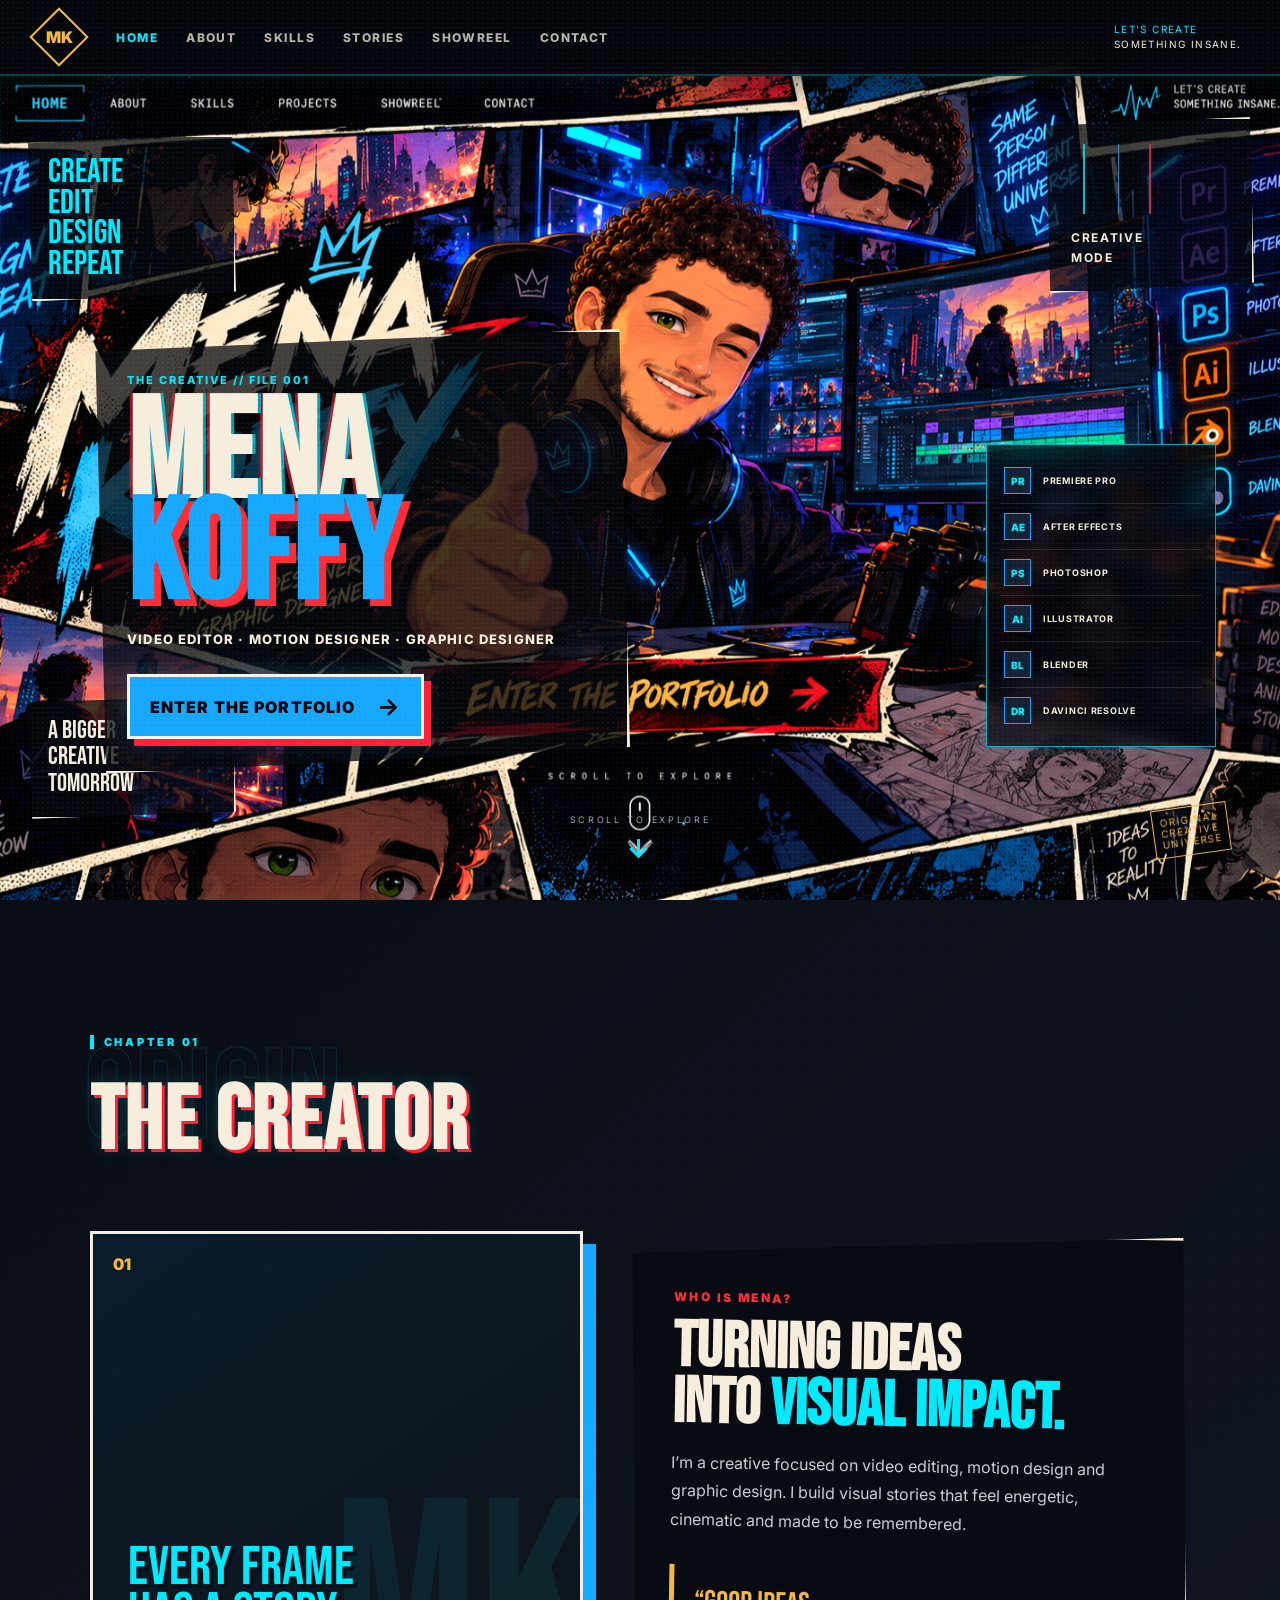
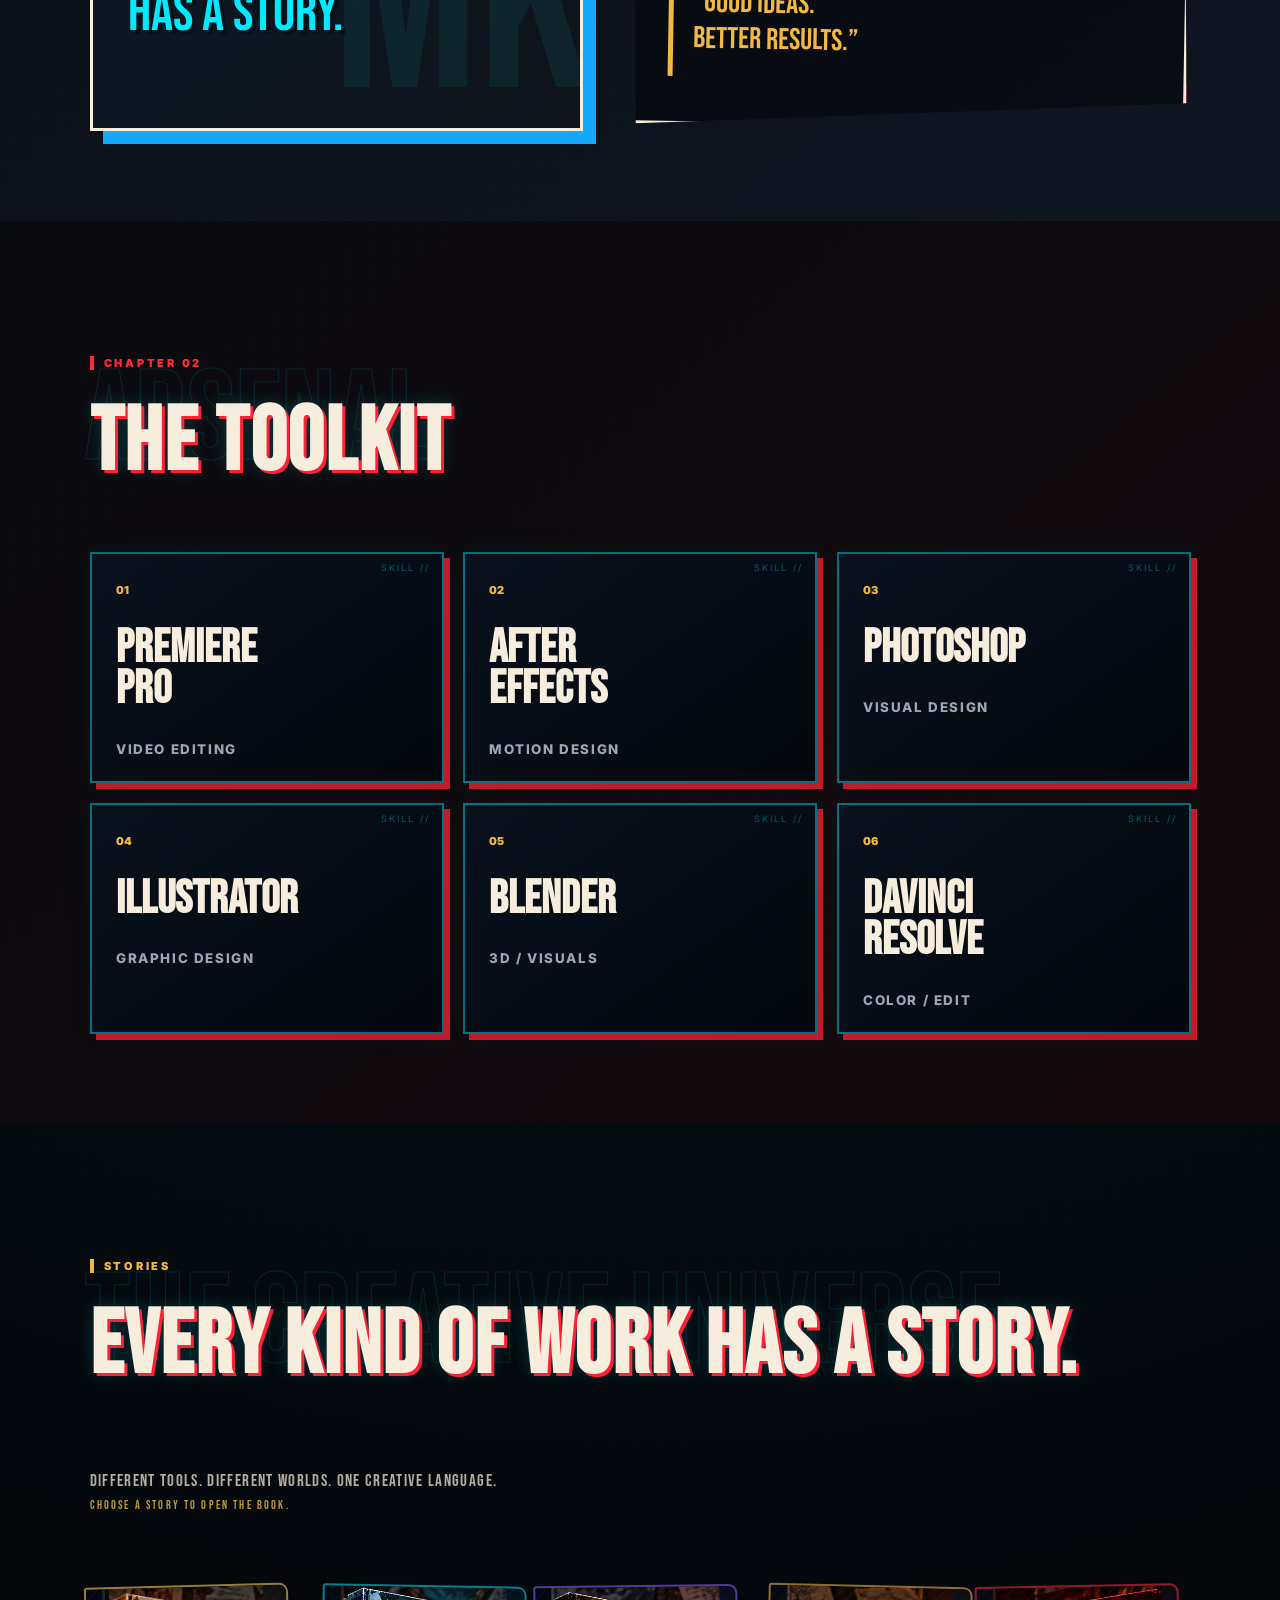
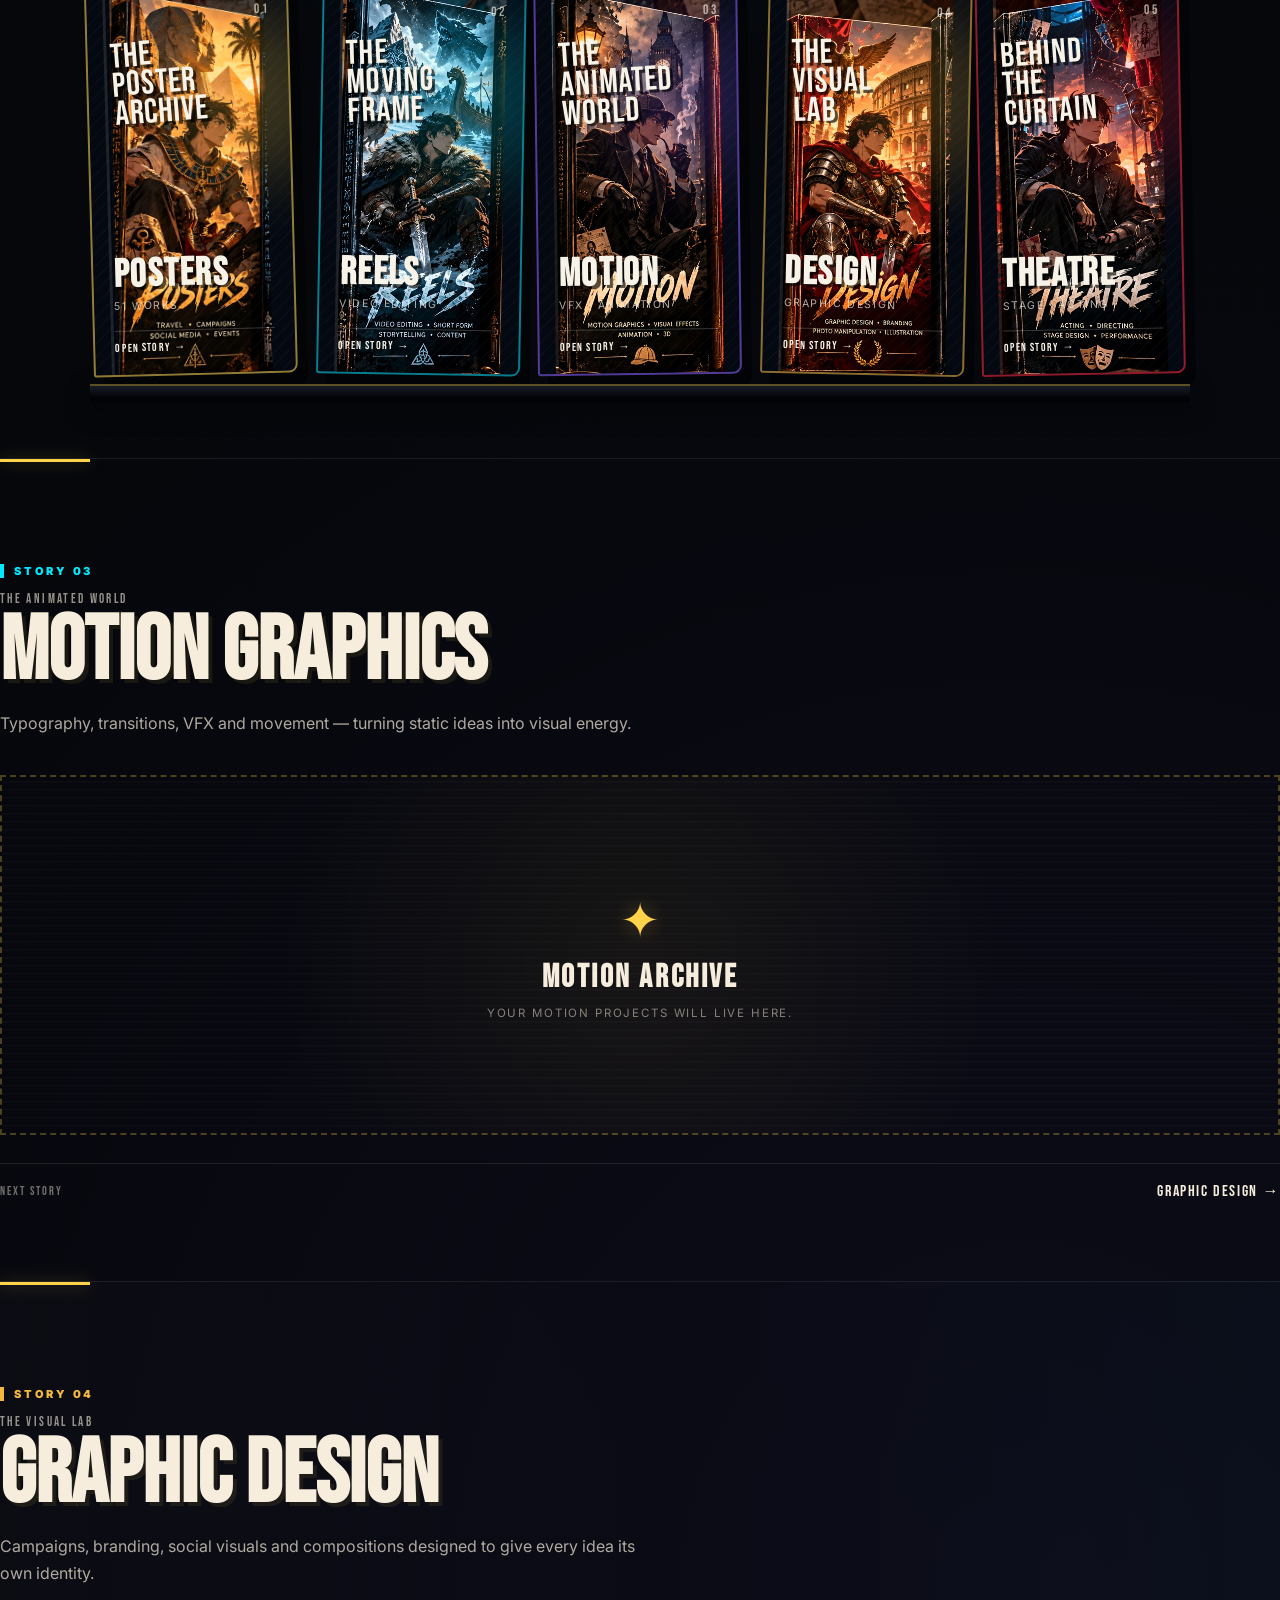
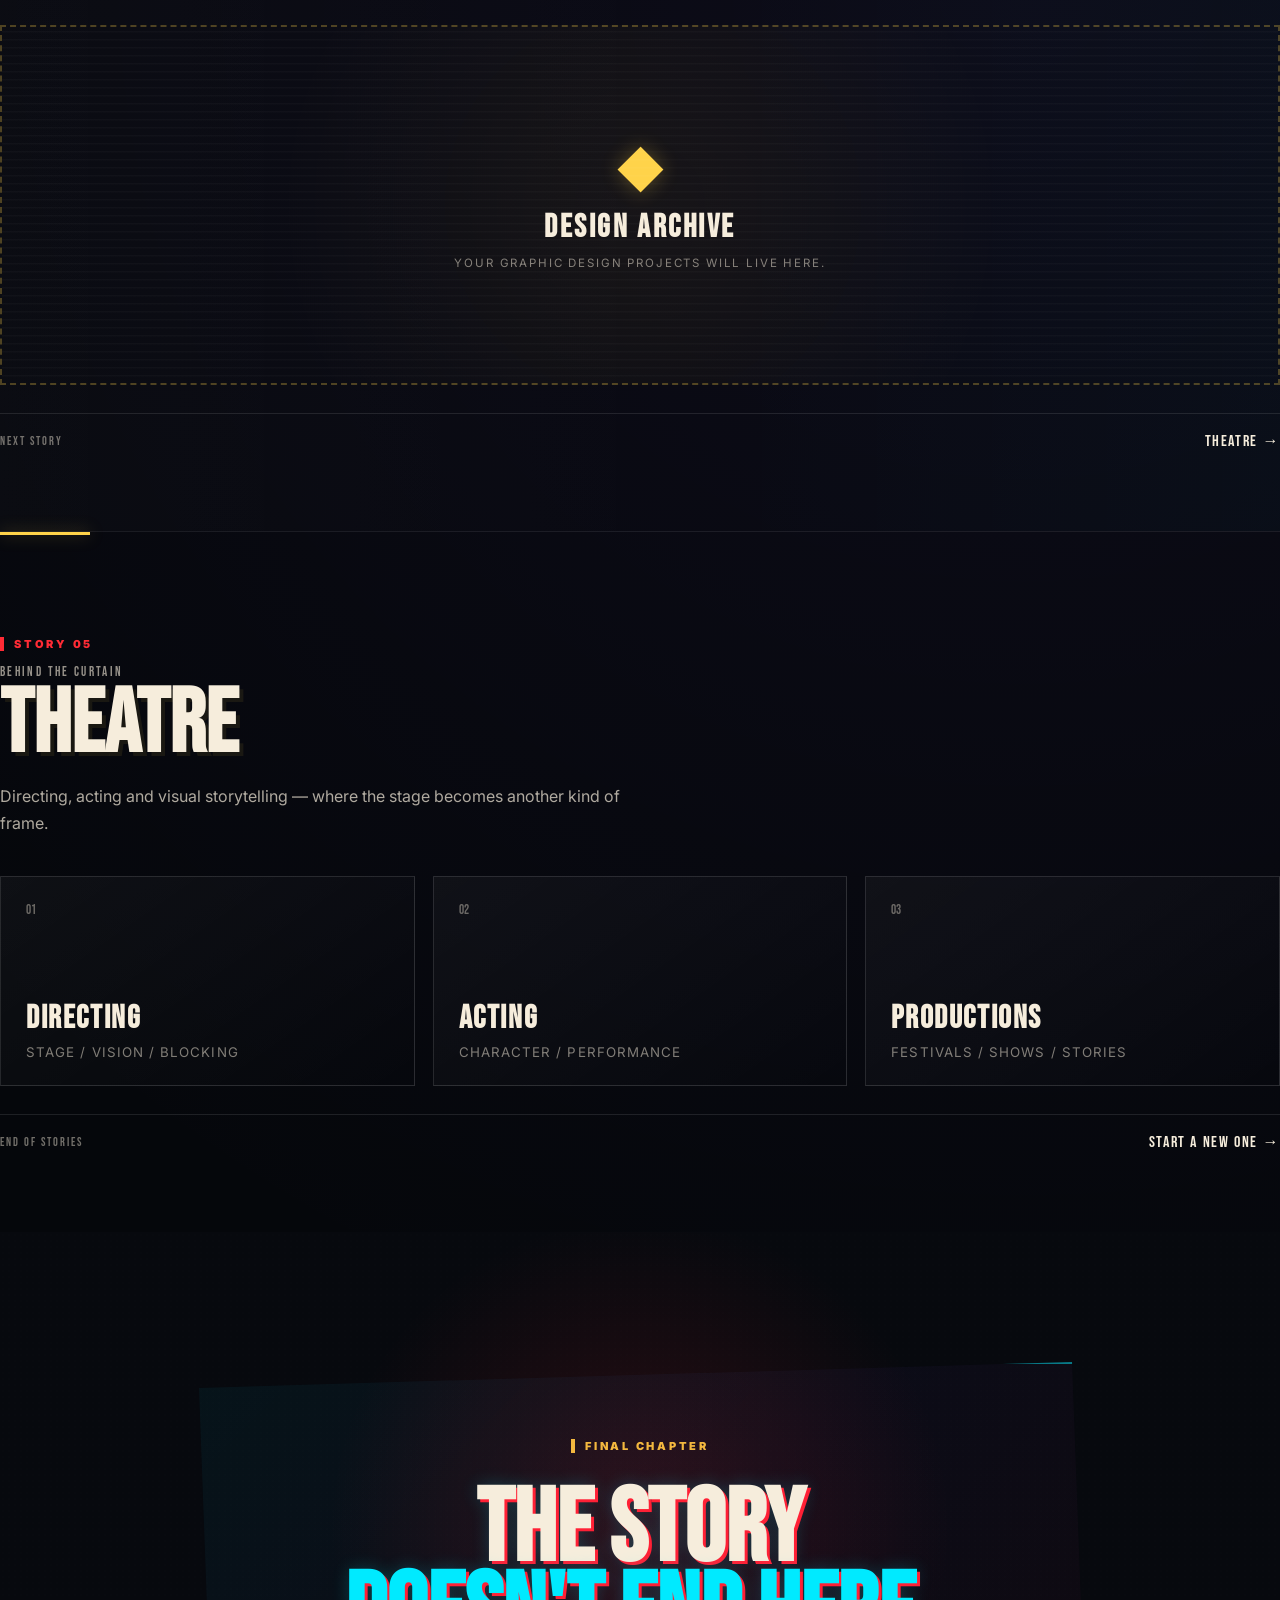
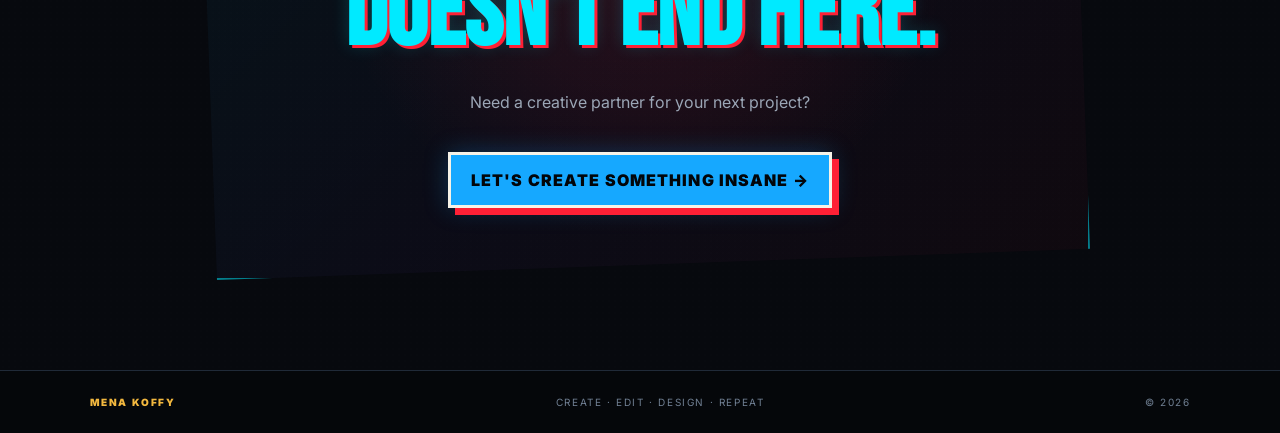
==== commit ad12a1d2: "Move reels to separate story page" ====
--- a/index.html
+++ b/index.html
@@ -105,7 +105,7 @@
           <span class="book-label">THE<br>POSTER<br>ARCHIVE</span>
           <strong>POSTERS</strong><small>51 WORKS</small><i>OPEN STORY →</i>
         </a>
-        <a class="comic-book book-reels" href="#reels" aria-label="Open Reels and Video Editing story">
+        <a class="comic-book book-reels" href="reels.html" aria-label="Open Reels and Video Editing story">
           <img class="book-cover-image" src="covers/reels-cover.jpg" alt="" aria-hidden="true"><span class="book-glow"></span><span class="book-number">02</span>
           <span class="book-label">THE<br>MOVING<br>FRAME</span>
           <strong>REELS</strong><small>VIDEO EDITING</small><i>OPEN STORY →</i>
@@ -129,17 +129,6 @@
     </section>
 
     
-
-    <section id="reels" class="story-section dark-story">
-      <div class="story-heading">
-        <div class="chapter-tag red">STORY 02</div>
-        <span class="story-kicker">THE MOVING FRAME</span>
-        <h2>REELS & VIDEO EDITING</h2>
-        <p>Fast cuts, rhythm, sound and visual hooks — built for attention without losing the story.</p>
-      </div>
-      <div class="reel-facebook"><iframe src="https://www.facebook.com/plugins/video.php?href=https%3A%2F%2Fwww.facebook.com%2Freel%2F1617449893313811%2F&show_text=false&width=500&height=889" title="Mena Koffy Reel" scrolling="no" frameborder="0" allow="autoplay; clipboard-write; encrypted-media; picture-in-picture; web-share" allowfullscreen></iframe><a class="reel-fallback" href="https://www.facebook.com/reel/1617449893313811" target="_blank" rel="noopener">OPEN REEL ON FACEBOOK ↗</a></div>
-      <div class="story-next"><span>NEXT STORY</span><a href="#motion">MOTION GRAPHICS →</a></div>
-    </section>
 
     <section id="motion" class="story-section">
       <div class="story-heading">
--- a/style.css
+++ b/style.css
@@ -759,4 +759,6 @@
 @media(prefers-reduced-motion:reduce){.comic-book{transition:none!important}}
 
 /* ===== FACEBOOK REELS ===== */
-.reel-facebook{width:min(100%,420px);margin:0 auto;aspect-ratio:9/16;overflow:hidden;border:2px solid rgba(0,234,255,.55);background:#05070b;box-shadow:10px 10px 0 var(--comic-red),0 0 35px rgba(0,234,255,.12);position:relative}.reel-facebook iframe{position:absolute;inset:0;width:100%;height:100%;border:0;display:block}@media(max-width:700px){.reel-facebook{width:min(100%,360px);box-shadow:6px 6px 0 var(--comic-red)}}
+.reel-facebook{width:min(100%,420px);margin:0 auto;aspect-ratio:9/16;min-height:476px;overflow:hidden;border:2px solid rgba(0,234,255,.55);background:#05070b;box-shadow:10px 10px 0 var(--comic-red),0 0 35px rgba(0,234,255,.12);position:relative}.reel-facebook iframe{position:absolute;inset:0;width:100%;height:100%;border:0;display:block}@media(max-width:700px){.reel-facebook{width:min(100%,360px);box-shadow:6px 6px 0 var(--comic-red)}}
+
+.reel-fallback{position:absolute;bottom:10px;left:50%;transform:translateX(-50%);z-index:3;padding:8px 12px;background:rgba(5,7,11,.9);border:1px solid rgba(0,234,255,.6);color:#00eaff;font:700 10px Inter,sans-serif;letter-spacing:.08em;white-space:nowrap}
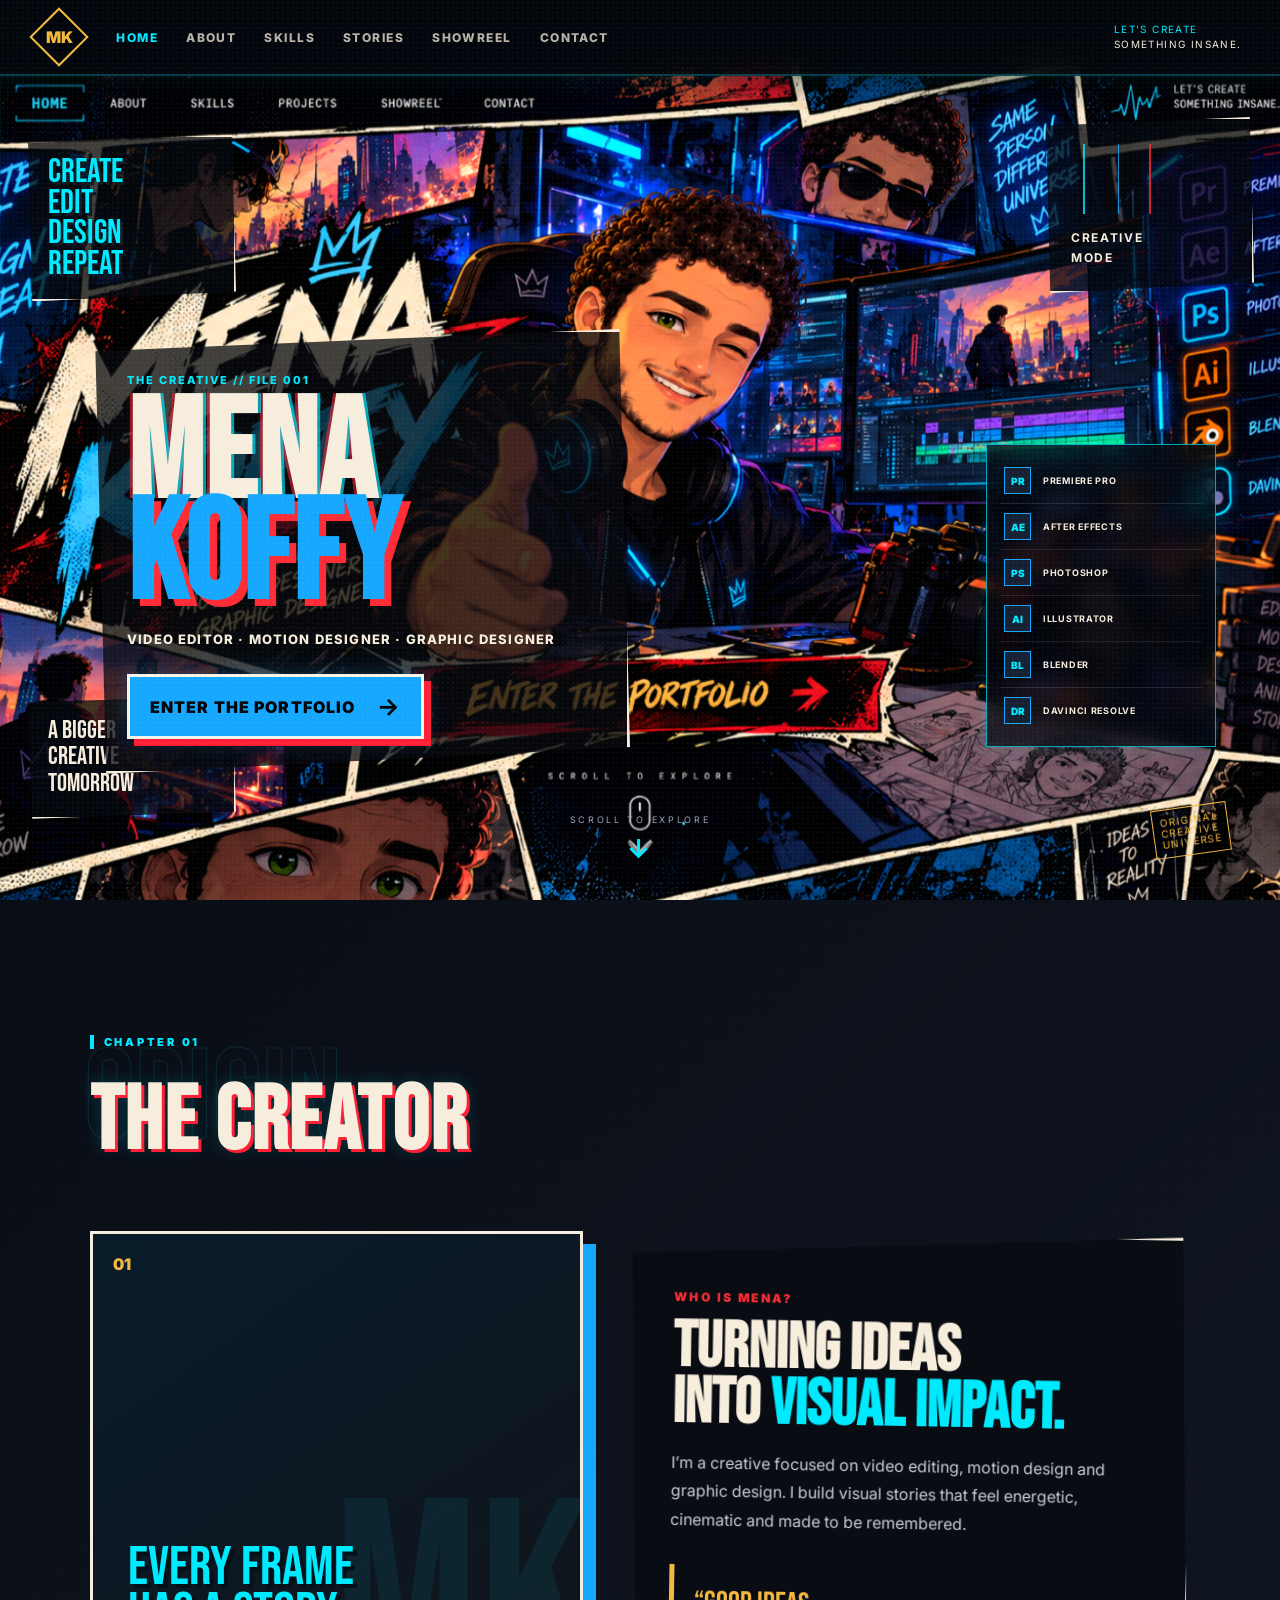
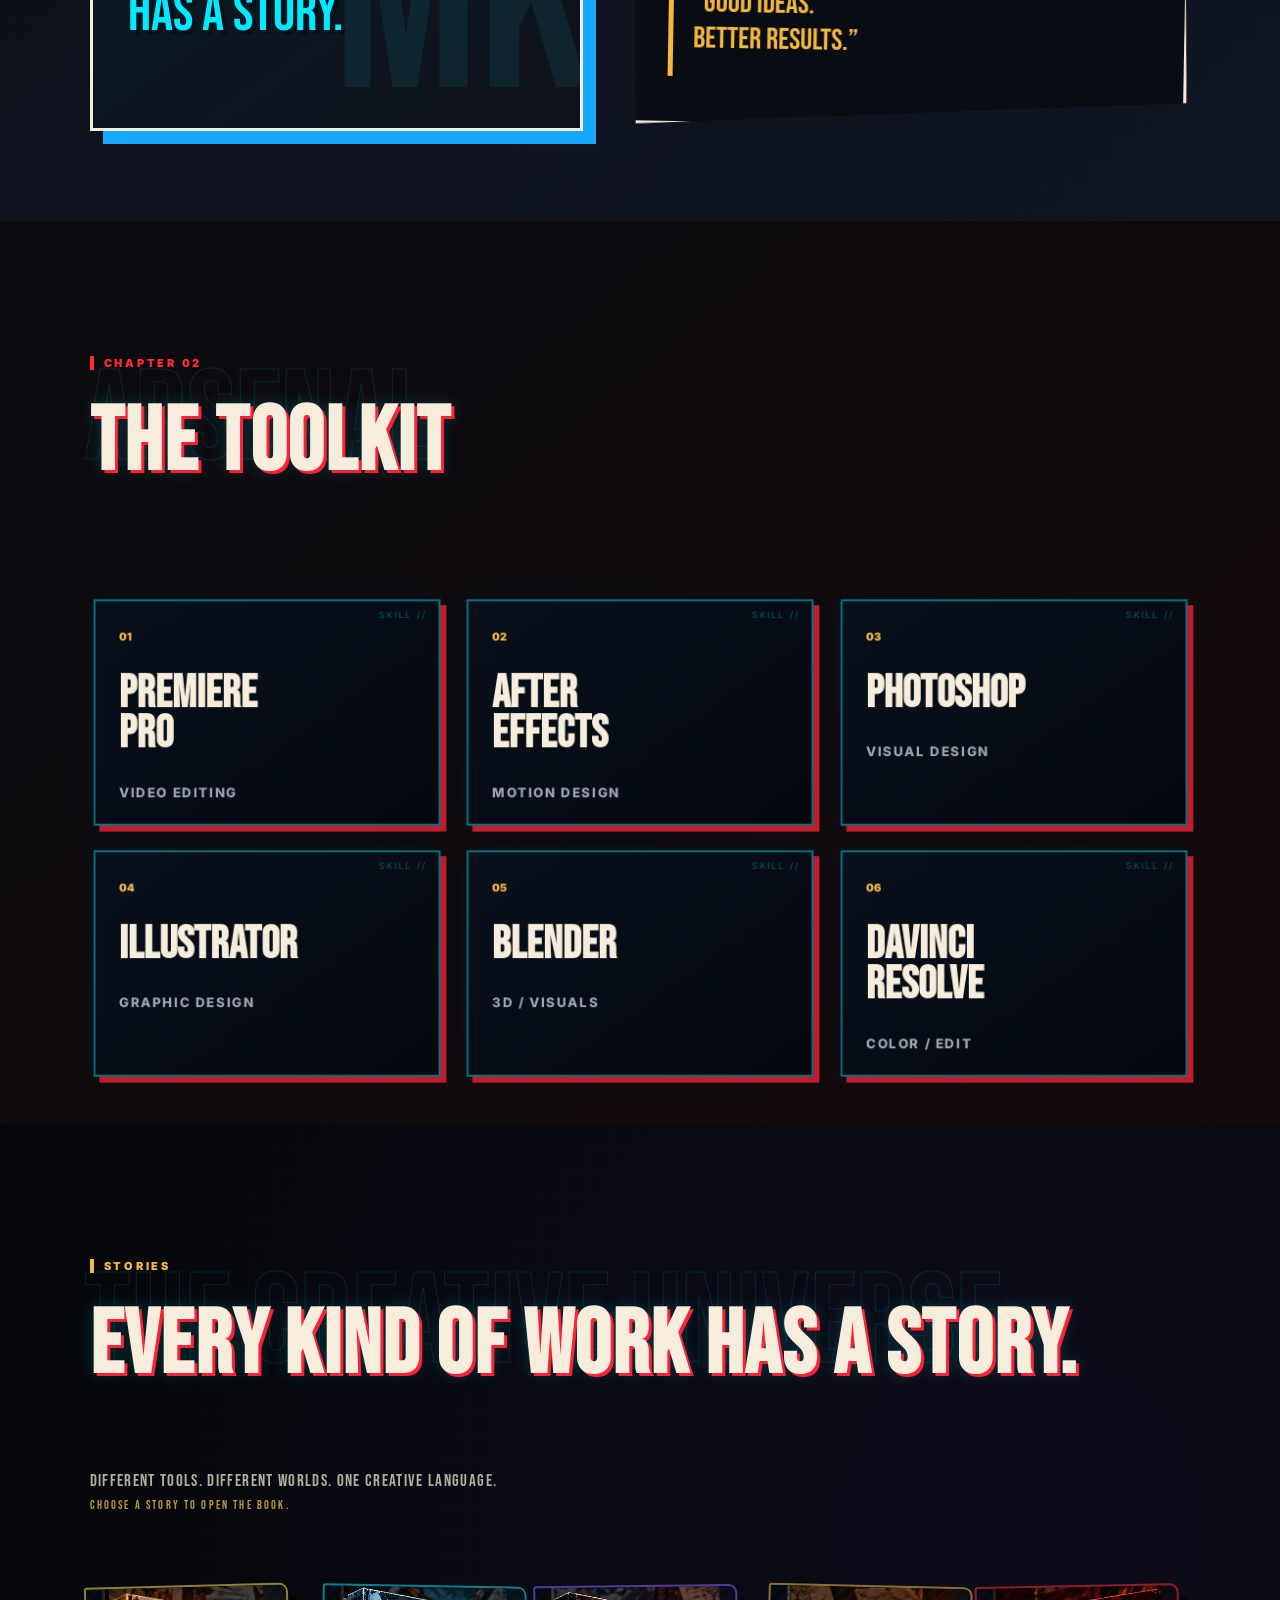
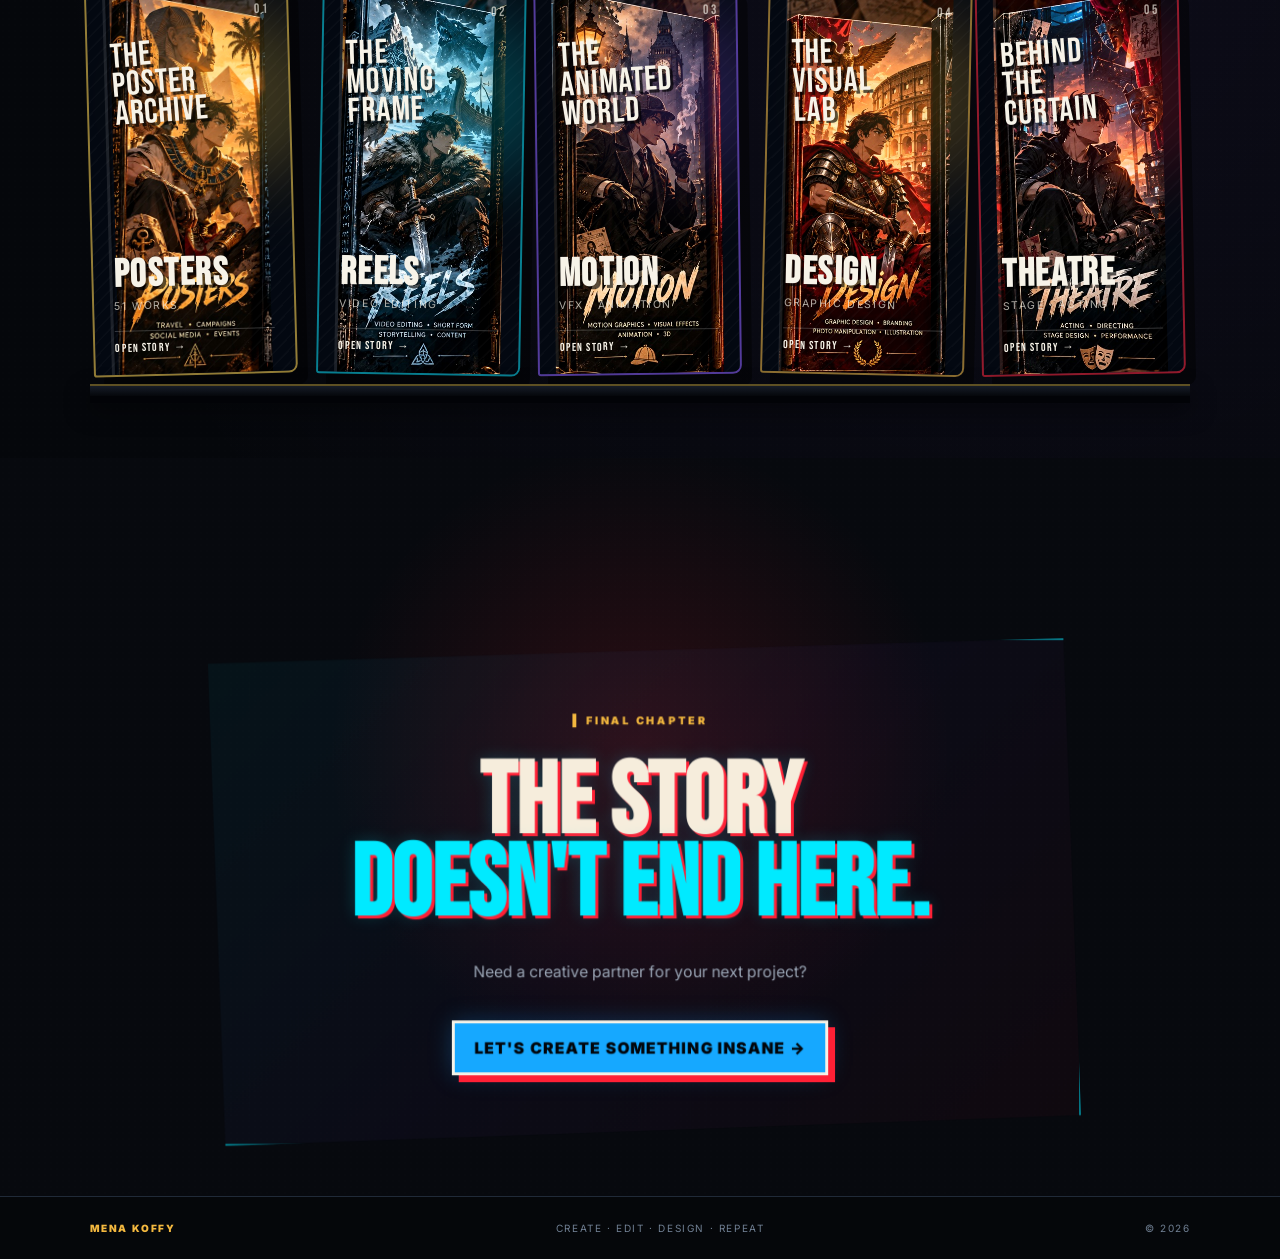
==== commit 72a755dd: "Move motion design theatre into separate story pages" ====
--- a/index.html
+++ b/index.html
@@ -110,17 +110,17 @@
           <span class="book-label">THE<br>MOVING<br>FRAME</span>
           <strong>REELS</strong><small>VIDEO EDITING</small><i>OPEN STORY →</i>
         </a>
-        <a class="comic-book book-motion" href="#motion" aria-label="Open Motion Graphics story">
+        <a class="comic-book book-motion" href="motion.html" aria-label="Open Motion Graphics story">
           <img class="book-cover-image" src="covers/motion-cover.jpg" alt="" aria-hidden="true"><span class="book-glow"></span><span class="book-number">03</span>
           <span class="book-label">THE<br>ANIMATED<br>WORLD</span>
           <strong>MOTION</strong><small>VFX · ANIMATION</small><i>OPEN STORY →</i>
         </a>
-        <a class="comic-book book-design" href="#graphic" aria-label="Open Graphic Design story">
+        <a class="comic-book book-design" href="design.html" aria-label="Open Graphic Design story">
           <img class="book-cover-image" src="covers/design-cover.jpg" alt="" aria-hidden="true"><span class="book-glow"></span><span class="book-number">04</span>
           <span class="book-label">THE<br>VISUAL<br>LAB</span>
           <strong>DESIGN</strong><small>GRAPHIC DESIGN</small><i>OPEN STORY →</i>
         </a>
-        <a class="comic-book book-theatre" href="#theatre" aria-label="Open Theatre story">
+        <a class="comic-book book-theatre" href="theatre.html" aria-label="Open Theatre story">
           <img class="book-cover-image" src="covers/theatre-cover.jpg" alt="" aria-hidden="true"><span class="book-glow"></span><span class="book-number">05</span>
           <span class="book-label">BEHIND<br>THE<br>CURTAIN</span>
           <strong>THEATRE</strong><small>STAGE · ACTING</small><i>OPEN STORY →</i>
@@ -130,42 +130,6 @@
 
     
 
-    <section id="motion" class="story-section">
-      <div class="story-heading">
-        <div class="chapter-tag">STORY 03</div>
-        <span class="story-kicker">THE ANIMATED WORLD</span>
-        <h2>MOTION GRAPHICS</h2>
-        <p>Typography, transitions, VFX and movement — turning static ideas into visual energy.</p>
-      </div>
-      <div class="story-placeholder"><div class="placeholder-icon">✦</div><strong>MOTION ARCHIVE</strong><span>YOUR MOTION PROJECTS WILL LIVE HERE.</span></div>
-      <div class="story-next"><span>NEXT STORY</span><a href="#graphic">GRAPHIC DESIGN →</a></div>
-    </section>
-
-    <section id="graphic" class="story-section dark-story">
-      <div class="story-heading">
-        <div class="chapter-tag gold">STORY 04</div>
-        <span class="story-kicker">THE VISUAL LAB</span>
-        <h2>GRAPHIC DESIGN</h2>
-        <p>Campaigns, branding, social visuals and compositions designed to give every idea its own identity.</p>
-      </div>
-      <div class="story-placeholder"><div class="placeholder-icon">◆</div><strong>DESIGN ARCHIVE</strong><span>YOUR GRAPHIC DESIGN PROJECTS WILL LIVE HERE.</span></div>
-      <div class="story-next"><span>NEXT STORY</span><a href="#theatre">THEATRE →</a></div>
-    </section>
-
-    <section id="theatre" class="story-section theatre-story">
-      <div class="story-heading">
-        <div class="chapter-tag red">STORY 05</div>
-        <span class="story-kicker">BEHIND THE CURTAIN</span>
-        <h2>THEATRE</h2>
-        <p>Directing, acting and visual storytelling — where the stage becomes another kind of frame.</p>
-      </div>
-      <div class="theatre-panels">
-        <div class="theatre-card"><span>01</span><strong>DIRECTING</strong><small>STAGE / VISION / BLOCKING</small></div>
-        <div class="theatre-card"><span>02</span><strong>ACTING</strong><small>CHARACTER / PERFORMANCE</small></div>
-        <div class="theatre-card"><span>03</span><strong>PRODUCTIONS</strong><small>FESTIVALS / SHOWS / STORIES</small></div>
-      </div>
-      <div class="story-next"><span>END OF STORIES</span><a href="#contact">START A NEW ONE →</a></div>
-    </section>
 
     <section id="contact" class="chapter contact-section">
       <div class="contact-panel comic-panel">
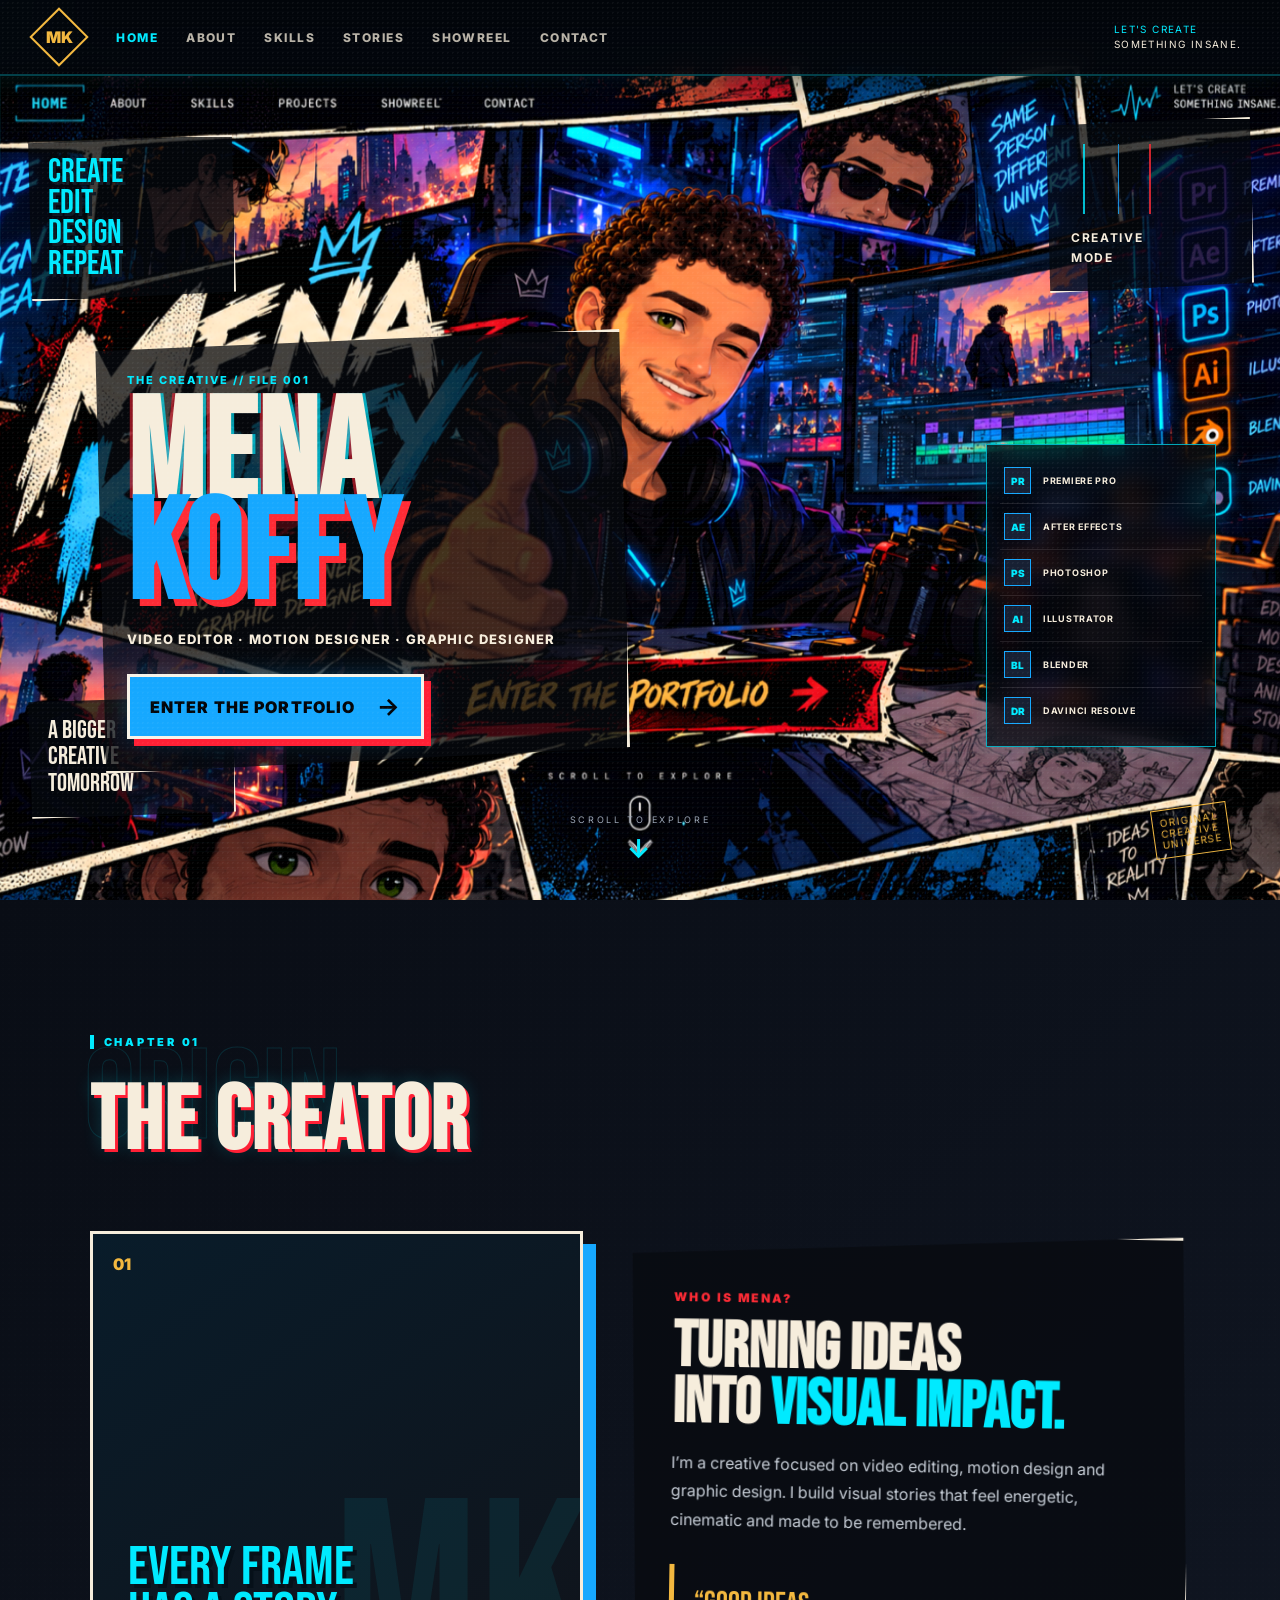
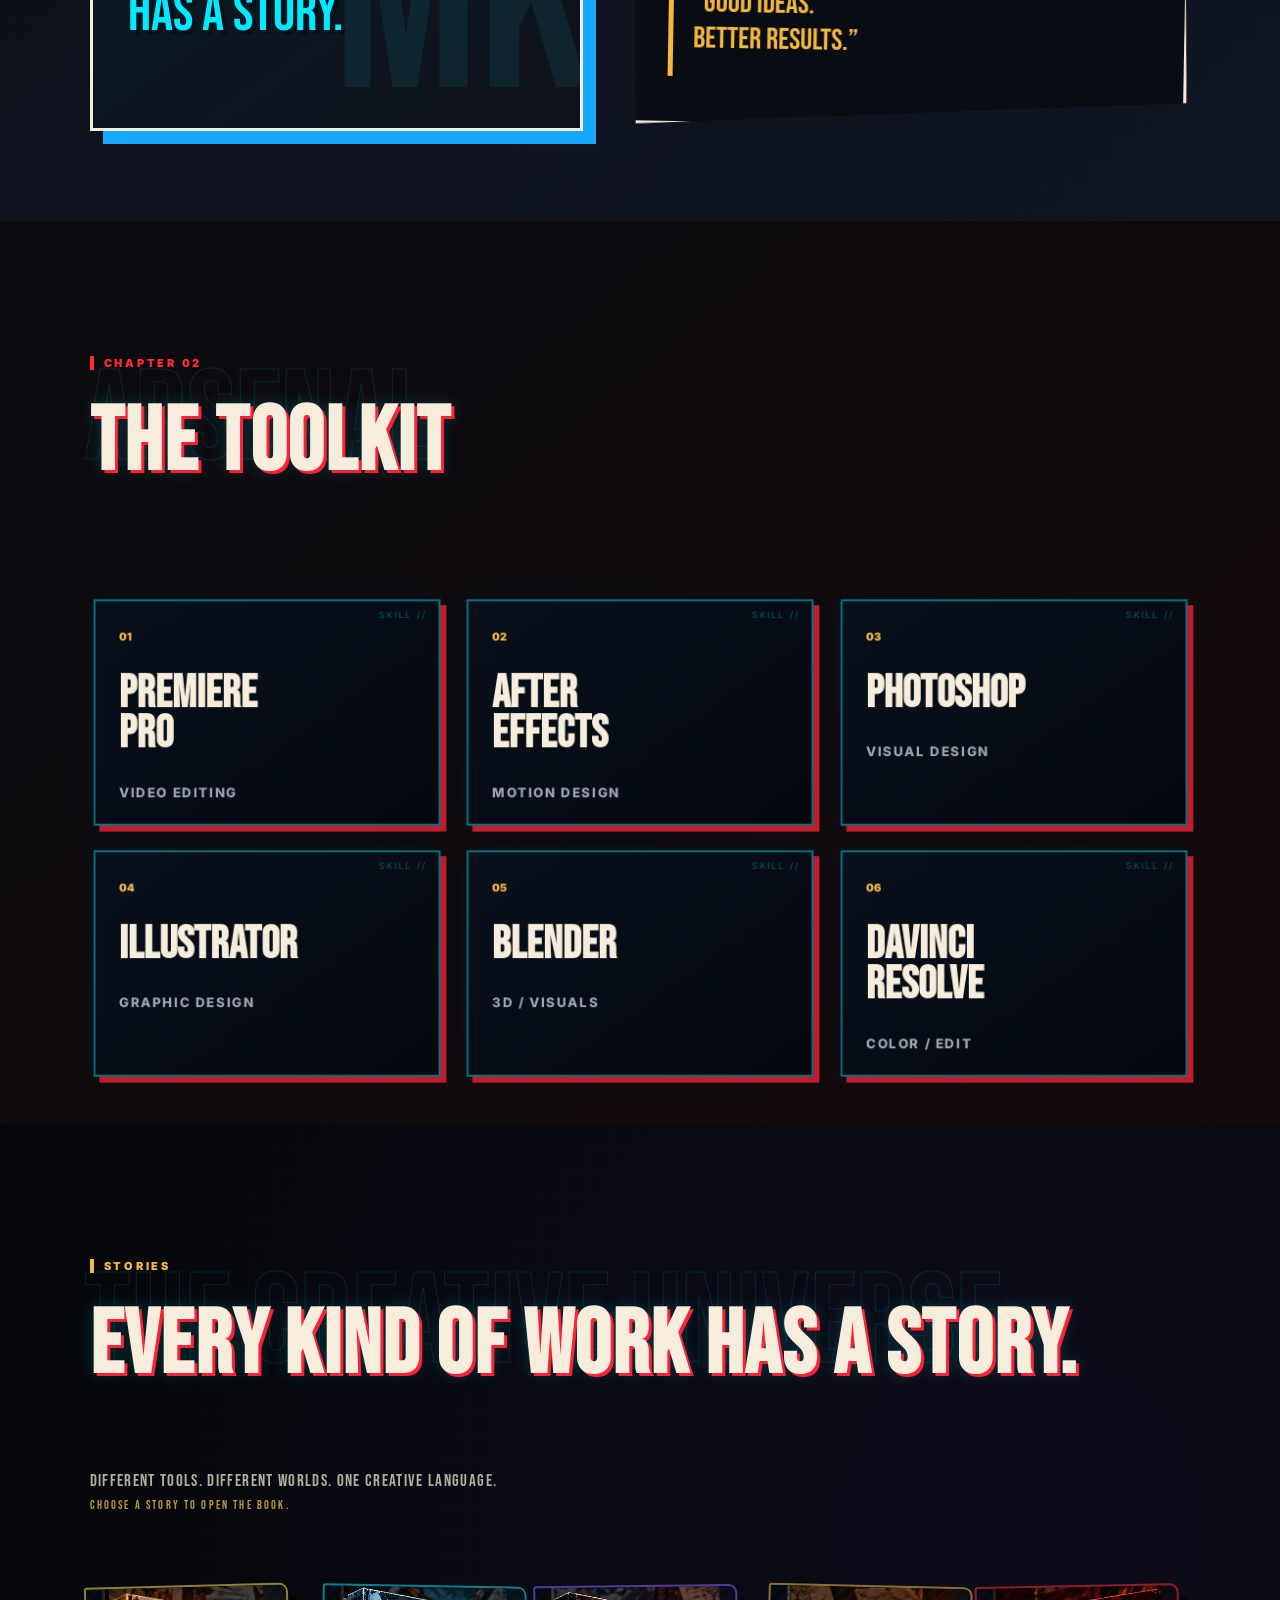
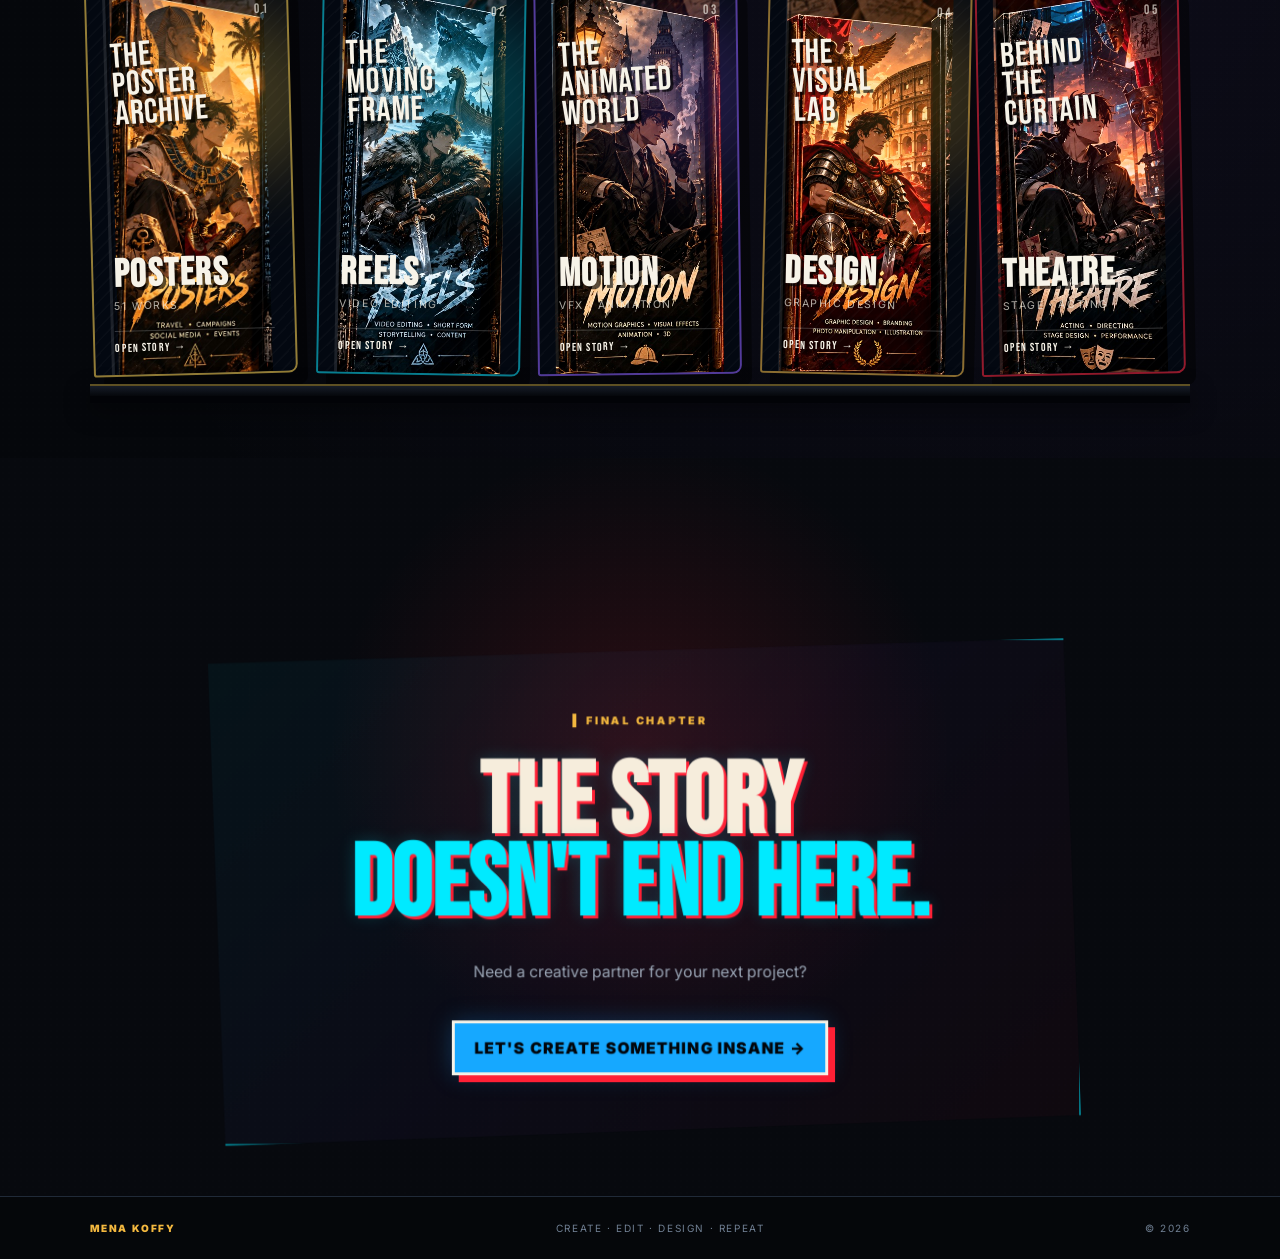
==== commit 848a1b16: "Refresh stylesheet for global image lightbox" ====
--- a/index.html
+++ b/index.html
@@ -9,7 +9,7 @@
   <link rel="preconnect" href="https://fonts.googleapis.com">
   <link rel="preconnect" href="https://fonts.gstatic.com" crossorigin>
   <link href="https://fonts.googleapis.com/css2?family=Bebas+Neue&family=Inter:wght@400;500;600;700;800;900&display=swap" rel="stylesheet">
-  <link rel="stylesheet" href="style.css?v=books4" />
+  <link rel="stylesheet" href="style.css?v=lightbox2" />
 </head>
 <body>
   <div class="scanlines"></div>
--- a/style.css
+++ b/style.css
@@ -762,3 +762,481 @@
 .reel-facebook{width:min(100%,420px);margin:0 auto;aspect-ratio:9/16;min-height:476px;overflow:hidden;border:2px solid rgba(0,234,255,.55);background:#05070b;box-shadow:10px 10px 0 var(--comic-red),0 0 35px rgba(0,234,255,.12);position:relative}.reel-facebook iframe{position:absolute;inset:0;width:100%;height:100%;border:0;display:block}@media(max-width:700px){.reel-facebook{width:min(100%,360px);box-shadow:6px 6px 0 var(--comic-red)}}
 
 .reel-fallback{position:absolute;bottom:10px;left:50%;transform:translateX(-50%);z-index:3;padding:8px 12px;background:rgba(5,7,11,.9);border:1px solid rgba(0,234,255,.6);color:#00eaff;font:700 10px Inter,sans-serif;letter-spacing:.08em;white-space:nowrap}
+
+
+/* ===== MOTION GRAPHICS PROJECTS ===== */
+.motion-video{
+  width:min(100%,900px);
+  margin:0 auto;
+  aspect-ratio:16/9;
+  overflow:hidden;
+  border:2px solid rgba(0,234,255,.55);
+  background:#05070b;
+  box-shadow:10px 10px 0 var(--comic-red),0 0 35px rgba(0,234,255,.12);
+  position:relative
+}
+.motion-video iframe{
+  position:absolute;inset:0;width:100%;height:100%;
+  border:0;display:block
+}
+.motion-fallback{
+  position:absolute;bottom:12px;left:50%;transform:translateX(-50%);
+  z-index:3;padding:8px 12px;background:rgba(5,7,11,.9);
+  border:1px solid rgba(0,234,255,.6);color:#00eaff;
+  font:700 10px Inter,sans-serif;letter-spacing:.08em;white-space:nowrap
+}
+@media(max-width:700px){
+  .motion-video{
+    width:100%;
+    box-shadow:6px 6px 0 var(--comic-red)
+  }
+}
+
+/* ===== MOTION PROJECT LAYOUT FIX ===== */
+.motion-video{
+  width:min(900px,calc(100vw - 80px));
+  max-width:900px;
+  margin:0 auto 42px;
+  aspect-ratio:16/9;
+  min-height:0;
+  overflow:hidden;
+  border:2px solid rgba(0,234,255,.55);
+  background:#05070b;
+  box-shadow:10px 10px 0 var(--comic-red),0 0 35px rgba(0,234,255,.12);
+  position:relative;
+  display:block;
+}
+.motion-video iframe{
+  position:absolute!important;
+  top:0!important;
+  left:0!important;
+  width:100%!important;
+  height:100%!important;
+  min-width:100%!important;
+  max-width:none!important;
+  border:0!important;
+  display:block!important;
+}
+.motion-video.motion-vertical{
+  width:min(360px,calc(100vw - 48px));
+  aspect-ratio:9/16;
+  margin-left:auto;
+  margin-right:auto;
+}
+.motion-fallback{
+  position:absolute;
+  bottom:12px;
+  left:50%;
+  transform:translateX(-50%);
+  z-index:3;
+  padding:8px 12px;
+  background:rgba(5,7,11,.9);
+  border:1px solid rgba(0,234,255,.6);
+  color:#00eaff;
+  font:700 10px Inter,sans-serif;
+  letter-spacing:.08em;
+  white-space:nowrap;
+}
+@media(max-width:700px){
+  .motion-video{
+    width:calc(100vw - 32px);
+    box-shadow:6px 6px 0 var(--comic-red);
+  }
+  .motion-video.motion-vertical{
+    width:min(340px,calc(100vw - 32px));
+  }
+}
+
+
+/* ===== FACEBOOK NATIVE SIZE ALIGNMENT ===== */
+.motion-video{
+  width:min(560px,calc(100vw - 32px));
+  aspect-ratio:560/314;
+  margin:0 auto 42px;
+}
+.motion-video.motion-vertical{
+  width:min(269px,calc(100vw - 32px));
+  aspect-ratio:269/476;
+  margin-left:auto;
+  margin-right:auto;
+}
+
+
+/* ===== DESIGN — 3D DIGITAL SPACE ===== */
+.design-sections{
+  display:flex;flex-wrap:wrap;gap:10px;margin:0 0 44px;
+}
+.design-tab{
+  display:inline-flex;align-items:center;padding:10px 14px;
+  border:1px solid rgba(255,255,255,.16);
+  color:#9ba6b6;font-family:"Bebas Neue",sans-serif;
+  font-size:.86rem;letter-spacing:.1em;transition:.25s;
+}
+.design-tab:hover,.design-tab.active{
+  color:#ffd34a;border-color:rgba(255,211,74,.65);
+  background:rgba(255,211,74,.05);transform:translateY(-3px);
+}
+.design-archive{
+  position:relative;padding:38px 0 70px;
+  border-top:1px solid rgba(255,255,255,.08);
+}
+.design-archive-head{
+  display:flex;justify-content:space-between;align-items:end;
+  gap:20px;margin-bottom:8px;
+}
+.design-overline{
+  color:#00eaff;font:900 .7rem Inter,sans-serif;letter-spacing:.2em;
+}
+.design-archive-head h2{
+  margin:7px 0 0;font-family:"Bebas Neue",sans-serif;
+  font-size:clamp(3rem,7vw,6.5rem);line-height:.82;
+  text-shadow:5px 5px 0 rgba(255,32,53,.45);
+}
+.design-count{
+  color:#ffd34a;border:1px solid rgba(255,211,74,.4);
+  padding:8px 11px;font:900 .68rem Inter,sans-serif;letter-spacing:.15em;
+  white-space:nowrap;
+}
+.design-description{
+  max-width:700px;color:#9ba6b6;line-height:1.7;margin:16px 0 34px;
+}
+.design-3d-grid{
+  display:grid;grid-template-columns:repeat(2,minmax(0,1fr));gap:30px;
+}
+.design-3d-card{
+  min-width:0;position:relative;transform:rotate(-.5deg);
+  transition:transform .35s ease,filter .35s ease;
+}
+.design-3d-card:nth-child(even){transform:rotate(.6deg)}
+.design-3d-card:hover{
+  transform:translateY(-10px) rotate(0);
+  filter:drop-shadow(0 0 22px rgba(0,234,255,.18));
+  z-index:3;
+}
+.design-3d-frame{
+  position:relative;aspect-ratio:16/9;overflow:hidden;
+  background:#070a10;border:2px solid rgba(0,234,255,.45);
+  box-shadow:9px 9px 0 rgba(255,32,53,.18),-5px -5px 0 rgba(243,184,63,.08);
+}
+.design-3d-frame img{
+  display:block;width:100%;height:100%;object-fit:cover;
+  transition:transform .55s cubic-bezier(.2,.8,.2,1),filter .4s ease;
+  filter:saturate(.94) contrast(1.05);
+}
+.design-3d-card:hover .design-3d-frame img{
+  transform:scale(1.045);filter:saturate(1.05) contrast(1.07);
+}
+.design-3d-number{
+  position:absolute;top:12px;right:14px;z-index:2;
+  font:700 .72rem "Bebas Neue",sans-serif;letter-spacing:.15em;
+  color:#ffd34a;background:rgba(5,7,11,.72);padding:5px 8px;
+  border:1px solid rgba(255,211,74,.4);
+}
+.design-3d-scan{
+  position:absolute;inset:0;pointer-events:none;
+  background:linear-gradient(180deg,transparent 0%,transparent 47%,rgba(0,234,255,.18) 50%,transparent 53%,transparent 100%);
+  transform:translateY(-110%);transition:transform .7s ease;
+}
+.design-3d-card:hover .design-3d-scan{transform:translateY(110%)}
+.design-3d-meta{
+  display:flex;justify-content:space-between;align-items:center;
+  padding:12px 4px 2px;
+}
+.design-3d-meta span{
+  color:#00eaff;font:900 .65rem Inter,sans-serif;letter-spacing:.16em;
+}
+.design-3d-meta strong{
+  font:400 1.8rem "Bebas Neue",sans-serif;color:#ffd34a;
+}
+.design-coming{
+  min-height:190px;margin:25px 0;padding:28px;
+  border:1px solid rgba(255,255,255,.1);
+  background:linear-gradient(135deg,rgba(255,255,255,.025),transparent);
+  display:flex;align-items:end;gap:18px;
+}
+.design-coming span{font:400 3rem "Bebas Neue";color:#00eaff;opacity:.55}
+.design-coming strong{font:400 clamp(2.3rem,5vw,4.5rem) "Bebas Neue";line-height:.8}
+.design-coming small{margin-left:auto;color:#667284;font:700 .65rem Inter,sans-serif;letter-spacing:.14em}
+@media(max-width:700px){
+  .design-sections{gap:7px;margin-bottom:32px}
+  .design-tab{font-size:.75rem;padding:8px 10px}
+  .design-archive-head{align-items:flex-start;flex-direction:column}
+  .design-3d-grid{grid-template-columns:1fr;gap:28px}
+  .design-coming{min-height:150px;padding:22px}
+  .design-coming small{margin-left:0}
+}
+@media(prefers-reduced-motion:reduce){
+  .design-tab,.design-3d-card,.design-3d-frame img,.design-3d-scan{transition:none!important}
+}
+
+
+/* ===== DESIGN — LOGO IDENTITY LAB ===== */
+.design-logo-archive{margin-top:10px}
+.design-logo-grid{
+  display:grid;grid-template-columns:repeat(3,minmax(0,1fr));gap:24px;
+}
+.design-logo-card{
+  min-width:0;position:relative;transform:rotate(-.45deg);
+  transition:transform .35s ease,filter .35s ease;
+}
+.design-logo-card:nth-child(3n+2){transform:rotate(.55deg)}
+.design-logo-card:nth-child(3n){transform:rotate(-.25deg)}
+.design-logo-card:hover{
+  transform:translateY(-9px) rotate(0);
+  filter:drop-shadow(0 0 22px rgba(0,234,255,.18));
+  z-index:3;
+}
+.design-logo-frame{
+  position:relative;aspect-ratio:1/1;overflow:hidden;
+  background:#070a10;border:2px solid rgba(0,234,255,.38);
+  box-shadow:8px 8px 0 rgba(255,32,53,.16),-5px -5px 0 rgba(243,184,63,.08);
+}
+.design-logo-frame img{
+  display:block;width:100%;height:100%;object-fit:contain;
+  transition:transform .55s cubic-bezier(.2,.8,.2,1),filter .4s ease;
+  filter:saturate(.96) contrast(1.04);
+}
+.design-logo-card:hover .design-logo-frame img{
+  transform:scale(1.045);filter:saturate(1.08) contrast(1.07);
+}
+.design-logo-number{
+  position:absolute;top:11px;right:12px;z-index:2;
+  font:700 .72rem "Bebas Neue",sans-serif;letter-spacing:.15em;
+  color:#ffd34a;background:rgba(5,7,11,.76);padding:5px 8px;
+  border:1px solid rgba(255,211,74,.4);
+}
+.design-logo-scan{
+  position:absolute;inset:0;pointer-events:none;
+  background:linear-gradient(180deg,transparent 0%,transparent 47%,rgba(0,234,255,.16) 50%,transparent 53%,transparent 100%);
+  transform:translateY(-110%);transition:transform .7s ease;
+}
+.design-logo-card:hover .design-logo-scan{transform:translateY(110%)}
+.design-logo-meta{
+  display:flex;justify-content:space-between;align-items:center;
+  padding:11px 4px 2px;
+}
+.design-logo-meta span{
+  color:#00eaff;font:900 .62rem Inter,sans-serif;letter-spacing:.15em;
+}
+.design-logo-meta strong{
+  font:400 1.7rem "Bebas Neue",sans-serif;color:#ffd34a;
+}
+@media(max-width:900px){
+  .design-logo-grid{grid-template-columns:repeat(2,minmax(0,1fr));gap:22px}
+}
+@media(max-width:700px){
+  .design-logo-grid{grid-template-columns:1fr;gap:28px}
+}
+@media(prefers-reduced-motion:reduce){
+  .design-logo-card,.design-logo-frame img,.design-logo-scan{transition:none!important}
+}
+
+
+/* ===== DESIGN — DRAWING ROOM ===== */
+.design-draw-grid{
+  display:grid;
+  grid-template-columns:repeat(3,minmax(0,1fr));
+  gap:24px;
+}
+.design-draw-card{min-width:0}
+.design-draw-frame{
+  position:relative;
+  aspect-ratio:4/5;
+  overflow:hidden;
+  border:1px solid rgba(0,229,255,.28);
+  background:#090d12;
+  box-shadow:0 0 0 1px rgba(255,255,255,.02) inset;
+}
+.design-draw-frame img{
+  width:100%;
+  height:100%;
+  display:block;
+  object-fit:cover;
+  transition:transform .45s ease,filter .45s ease;
+}
+.design-draw-card:hover .design-draw-frame img{
+  transform:scale(1.035);
+  filter:saturate(1.08) contrast(1.04);
+}
+.design-draw-number{
+  position:absolute;
+  top:10px;
+  left:10px;
+  z-index:2;
+  padding:4px 7px;
+  font-family:"Bebas Neue",sans-serif;
+  font-size:14px;
+  letter-spacing:.08em;
+  color:#05070a;
+  background:#f5d547;
+}
+.design-draw-scan{
+  position:absolute;
+  inset:0;
+  pointer-events:none;
+  background:linear-gradient(to bottom,transparent 48%,rgba(0,229,255,.13) 50%,transparent 52%);
+  background-size:100% 9px;
+  opacity:.18;
+}
+.design-draw-meta{
+  display:flex;
+  justify-content:space-between;
+  align-items:center;
+  padding:10px 2px 0;
+  color:rgba(255,255,255,.55);
+  font-size:11px;
+  letter-spacing:.16em;
+}
+.design-draw-meta strong{
+  color:#00e5ff;
+  font-family:"Bebas Neue",sans-serif;
+  font-size:18px;
+  letter-spacing:.06em;
+}
+@media (max-width:900px){
+  .design-draw-grid{grid-template-columns:repeat(2,minmax(0,1fr));gap:18px}
+}
+@media (max-width:560px){
+  .design-draw-grid{grid-template-columns:1fr;gap:20px}
+}
+
+
+/* ===== DESIGN — CHAPTER BOOKS ===== */
+.design-books-page .story-heading{text-align:center;max-width:900px;margin:0 auto 50px}
+.design-book-grid{display:grid;grid-template-columns:repeat(4,minmax(0,1fr));gap:24px;max-width:1400px;margin:0 auto}
+.design-book{position:relative;min-height:560px;padding:18px;text-decoration:none;color:#fff;overflow:hidden;border:1px solid rgba(0,229,255,.3);background:linear-gradient(145deg,#111722,#07090d 72%);box-shadow:10px 10px 0 rgba(0,229,255,.08),0 18px 50px rgba(0,0,0,.35);transition:transform .35s ease,box-shadow .35s ease,border-color .35s ease}
+.design-book:hover{transform:translateY(-10px) rotate(-1deg);border-color:#00e5ff;box-shadow:14px 16px 0 rgba(0,229,255,.12),0 25px 60px rgba(0,0,0,.5)}
+.design-book-no{position:absolute;top:14px;right:16px;font:32px "Bebas Neue",sans-serif;color:#00e5ff;z-index:3}
+.design-book-tag{font:11px Inter,sans-serif;letter-spacing:.22em;color:#f5d547}
+.design-book-art{height:220px;margin:25px 5px 22px;position:relative;display:flex;align-items:center;justify-content:center;border:1px solid rgba(255,255,255,.1);background:radial-gradient(circle at 50% 45%,rgba(0,229,255,.2),transparent 55%)}
+.design-book-art:before{content:"";position:absolute;width:115px;height:150px;border:2px solid #00e5ff;transform:rotate(8deg);box-shadow:0 0 30px rgba(0,229,255,.25)}
+.design-book-art:after{content:"";position:absolute;width:85px;height:85px;border:2px solid #f5d547;border-radius:50%;transform:translate(35px,-25px);box-shadow:0 0 25px rgba(245,213,71,.2)}
+.design-book-02 .design-book-art:before{border-color:#f5d547;transform:rotate(-7deg)}
+.design-book-02 .design-book-art:after{border-radius:0;transform:translate(-35px,20px) rotate(45deg)}
+.design-book-03 .design-book-art:before{border-radius:50%;transform:rotate(0);border-style:dashed}
+.design-book-03 .design-book-art:after{width:130px;height:60px;border-radius:50%;transform:rotate(-30deg);border-color:#ff3b30}
+.design-book-04 .design-book-art:before{border-color:#ff3b30;transform:skew(-12deg)}
+.design-book-04 .design-book-art:after{border-color:#00e5ff;transform:translate(35px,15px) rotate(30deg)}
+.design-book-copy strong{display:block;font:48px "Bebas Neue",sans-serif;letter-spacing:.04em;line-height:.9}
+.design-book-copy em{display:block;margin:9px 0 14px;color:#00e5ff;font:16px "Bebas Neue",sans-serif;letter-spacing:.12em;font-style:normal}
+.design-book-copy small{display:block;min-height:58px;color:rgba(255,255,255,.58);font-size:12px;line-height:1.55}
+.design-book-copy label{display:block;margin-top:18px;color:#f5d547;font:14px "Bebas Neue",sans-serif;letter-spacing:.12em}
+.design-book-enter{margin-top:22px;padding:11px 12px;border-top:1px solid rgba(0,229,255,.25);color:#fff;font:13px "Bebas Neue",sans-serif;letter-spacing:.14em}
+.design-back-link{display:inline-block;margin-bottom:18px;color:#00e5ff;text-decoration:none;font:13px "Bebas Neue",sans-serif;letter-spacing:.12em}
+@media(max-width:1100px){.design-book-grid{grid-template-columns:repeat(2,minmax(0,1fr))}.design-book{min-height:520px}}
+@media(max-width:600px){.design-book-grid{grid-template-columns:1fr}.design-book{min-height:500px}}
+
+
+/* ===== DESIGN — SOCIAL MEDIA FEED ===== */
+.design-social-grid{
+  display:grid;
+  grid-template-columns:repeat(3,minmax(0,1fr));
+  gap:24px;
+}
+.design-social-card{
+  min-width:0;
+  position:relative;
+  transition:transform .35s ease,filter .35s ease;
+}
+.design-social-card:nth-child(3n+1){transform:rotate(-.45deg)}
+.design-social-card:nth-child(3n+2){transform:rotate(.55deg)}
+.design-social-card:nth-child(3n){transform:rotate(-.2deg)}
+.design-social-card:hover{
+  transform:translateY(-9px) rotate(0);
+  filter:drop-shadow(0 0 22px rgba(0,234,255,.18));
+  z-index:3;
+}
+.design-social-frame{
+  position:relative;
+  aspect-ratio:4/5;
+  overflow:hidden;
+  background:#070a10;
+  border:1px solid rgba(0,234,255,.35);
+  box-shadow:8px 8px 0 rgba(255,32,53,.14),-4px -4px 0 rgba(243,184,63,.06);
+}
+.design-social-frame img{
+  display:block;
+  width:100%;
+  height:100%;
+  object-fit:cover;
+  transition:transform .5s ease,filter .4s ease;
+}
+.design-social-card:hover .design-social-frame img{
+  transform:scale(1.035);
+  filter:saturate(1.08) contrast(1.05);
+}
+.design-social-number{
+  position:absolute;
+  top:10px;
+  left:10px;
+  z-index:2;
+  padding:4px 7px;
+  color:#05070a;
+  background:#f5d547;
+  font:14px "Bebas Neue",sans-serif;
+  letter-spacing:.08em;
+}
+.design-social-scan{
+  position:absolute;
+  inset:0;
+  pointer-events:none;
+  background:linear-gradient(to bottom,transparent 48%,rgba(0,229,255,.13) 50%,transparent 52%);
+  background-size:100% 9px;
+  opacity:.18;
+}
+.design-social-meta{
+  display:flex;
+  justify-content:space-between;
+  align-items:center;
+  padding:10px 2px 0;
+  color:rgba(255,255,255,.55);
+  font-size:11px;
+  letter-spacing:.16em;
+}
+.design-social-meta strong{
+  color:#00e5ff;
+  font:18px "Bebas Neue",sans-serif;
+  letter-spacing:.06em;
+}
+@media(max-width:900px){
+  .design-social-grid{grid-template-columns:repeat(2,minmax(0,1fr));gap:18px}
+}
+@media(max-width:560px){
+  .design-social-grid{grid-template-columns:1fr;gap:20px}
+}
+@media(prefers-reduced-motion:reduce){
+  .design-social-card,.design-social-frame img{transition:none!important}
+}
+
+
+/* ===== GLOBAL IMAGE LIGHTBOX ===== */
+.lightbox-overlay{
+  position:fixed;inset:0;z-index:10050;display:flex;align-items:center;justify-content:center;
+  padding:50px 70px;background:rgba(2,4,8,.94);backdrop-filter:blur(10px);
+  opacity:0;visibility:hidden;transition:opacity .25s ease,visibility .25s ease;
+}
+.lightbox-overlay.is-open{opacity:1;visibility:visible}
+.lightbox-image-wrap{position:relative;max-width:94vw;max-height:90vh;display:flex;align-items:center;justify-content:center}
+.lightbox-image{display:block;max-width:94vw;max-height:88vh;width:auto;height:auto;object-fit:contain;border:2px solid rgba(0,234,255,.65);box-shadow:0 0 45px rgba(0,234,255,.16),10px 10px 0 rgba(255,32,53,.25)}
+.lightbox-close,.lightbox-prev,.lightbox-next{
+  position:fixed;z-index:2;border:1px solid rgba(0,234,255,.55);background:rgba(5,8,14,.9);color:#00eaff;
+  cursor:pointer;font-family:Inter,sans-serif;font-weight:900;display:grid;place-items:center;transition:.2s ease;
+}
+.lightbox-close{top:20px;right:24px;width:46px;height:46px;font-size:26px}
+.lightbox-prev,.lightbox-next{top:50%;transform:translateY(-50%);width:52px;height:70px;font-size:34px}
+.lightbox-prev{left:18px}.lightbox-next{right:18px}
+.lightbox-close:hover,.lightbox-prev:hover,.lightbox-next:hover{background:#00eaff;color:#05070b;box-shadow:0 0 25px rgba(0,234,255,.35)}
+.lightbox-counter{position:fixed;left:50%;bottom:18px;transform:translateX(-50%);color:#f5d547;font:700 12px Inter,sans-serif;letter-spacing:.18em;background:rgba(5,8,14,.85);padding:8px 12px;border:1px solid rgba(245,213,71,.35)}
+body.lightbox-open{overflow:hidden}
+img[data-lightbox]{cursor:zoom-in}
+@media(max-width:700px){
+  .lightbox-overlay{padding:55px 12px 45px}
+  .lightbox-image{max-width:96vw;max-height:82vh}
+  .lightbox-prev,.lightbox-next{width:42px;height:54px;font-size:26px}
+  .lightbox-prev{left:8px}.lightbox-next{right:8px}
+  .lightbox-close{top:10px;right:10px;width:40px;height:40px}
+}
+
+
+/* ===== IMAGE PROTECTION ===== */
+img[data-lightbox]{-webkit-user-drag:none;user-select:none;-webkit-user-select:none}
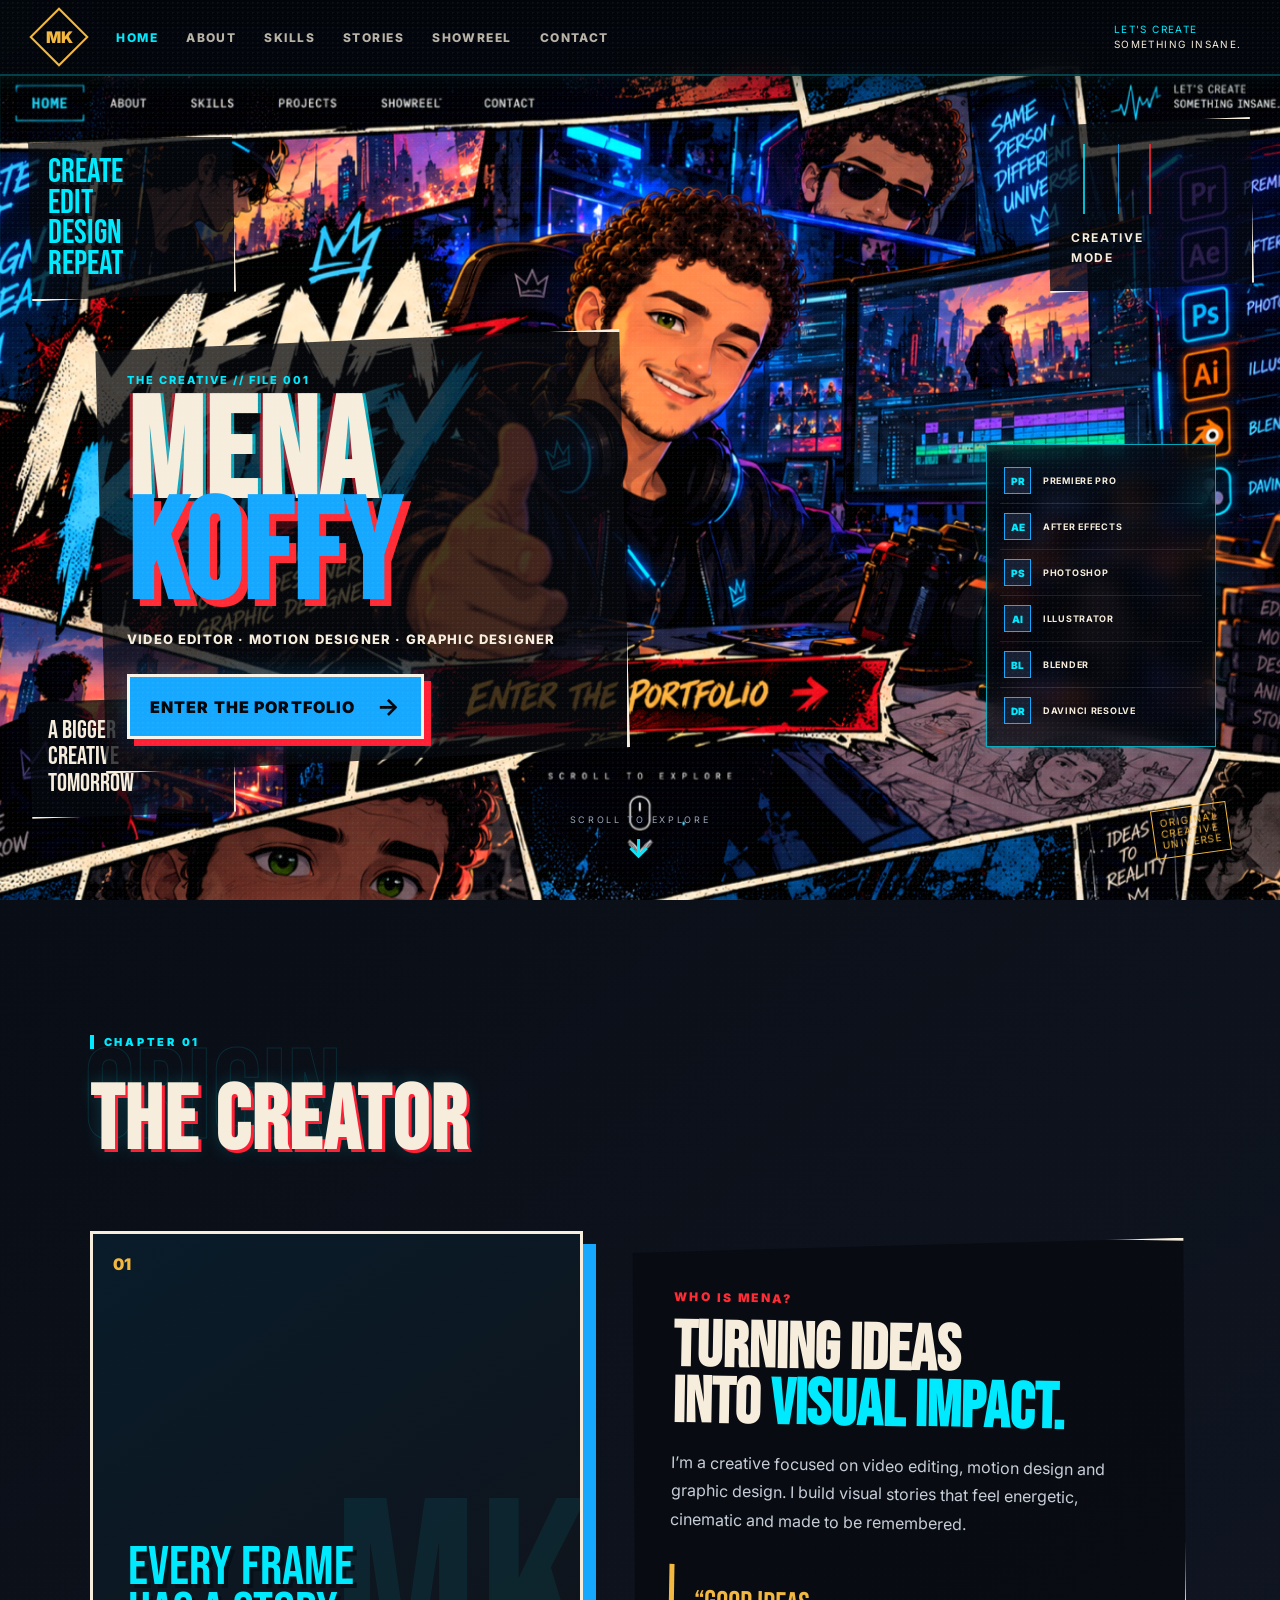
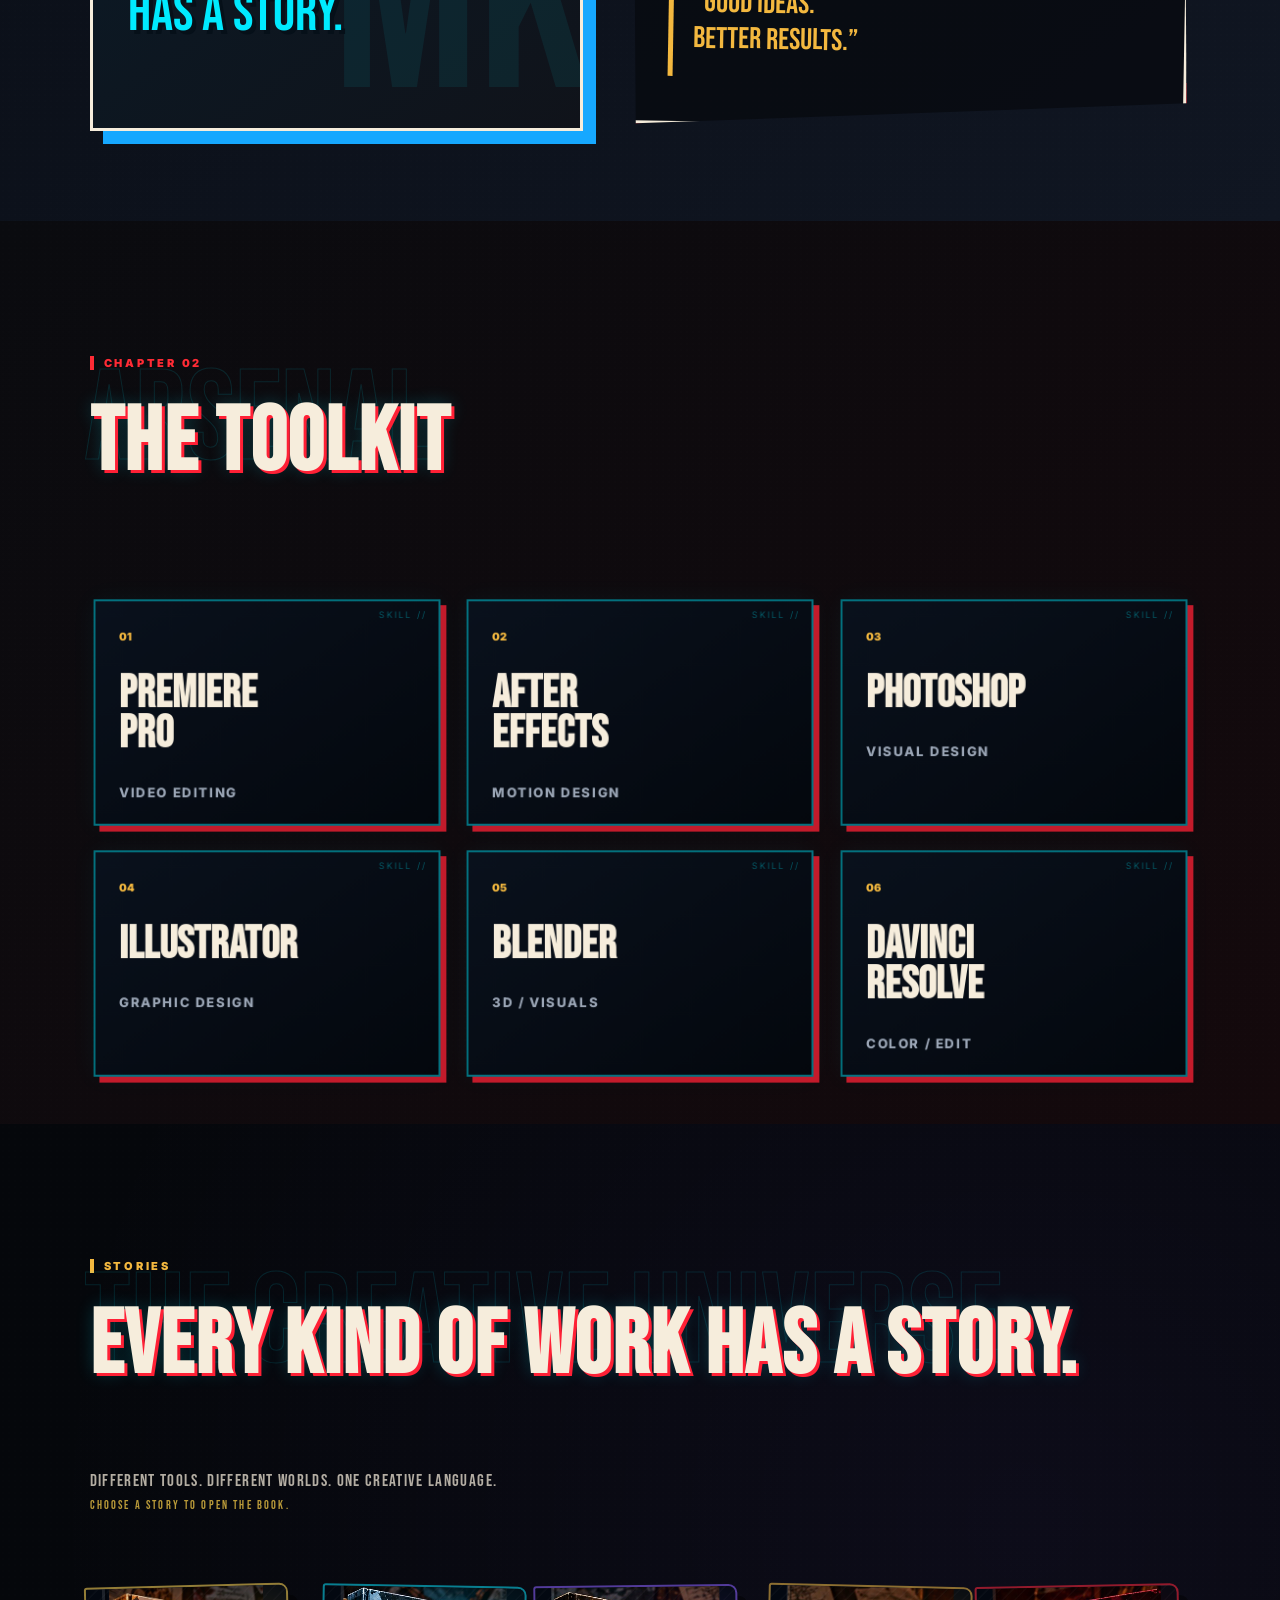
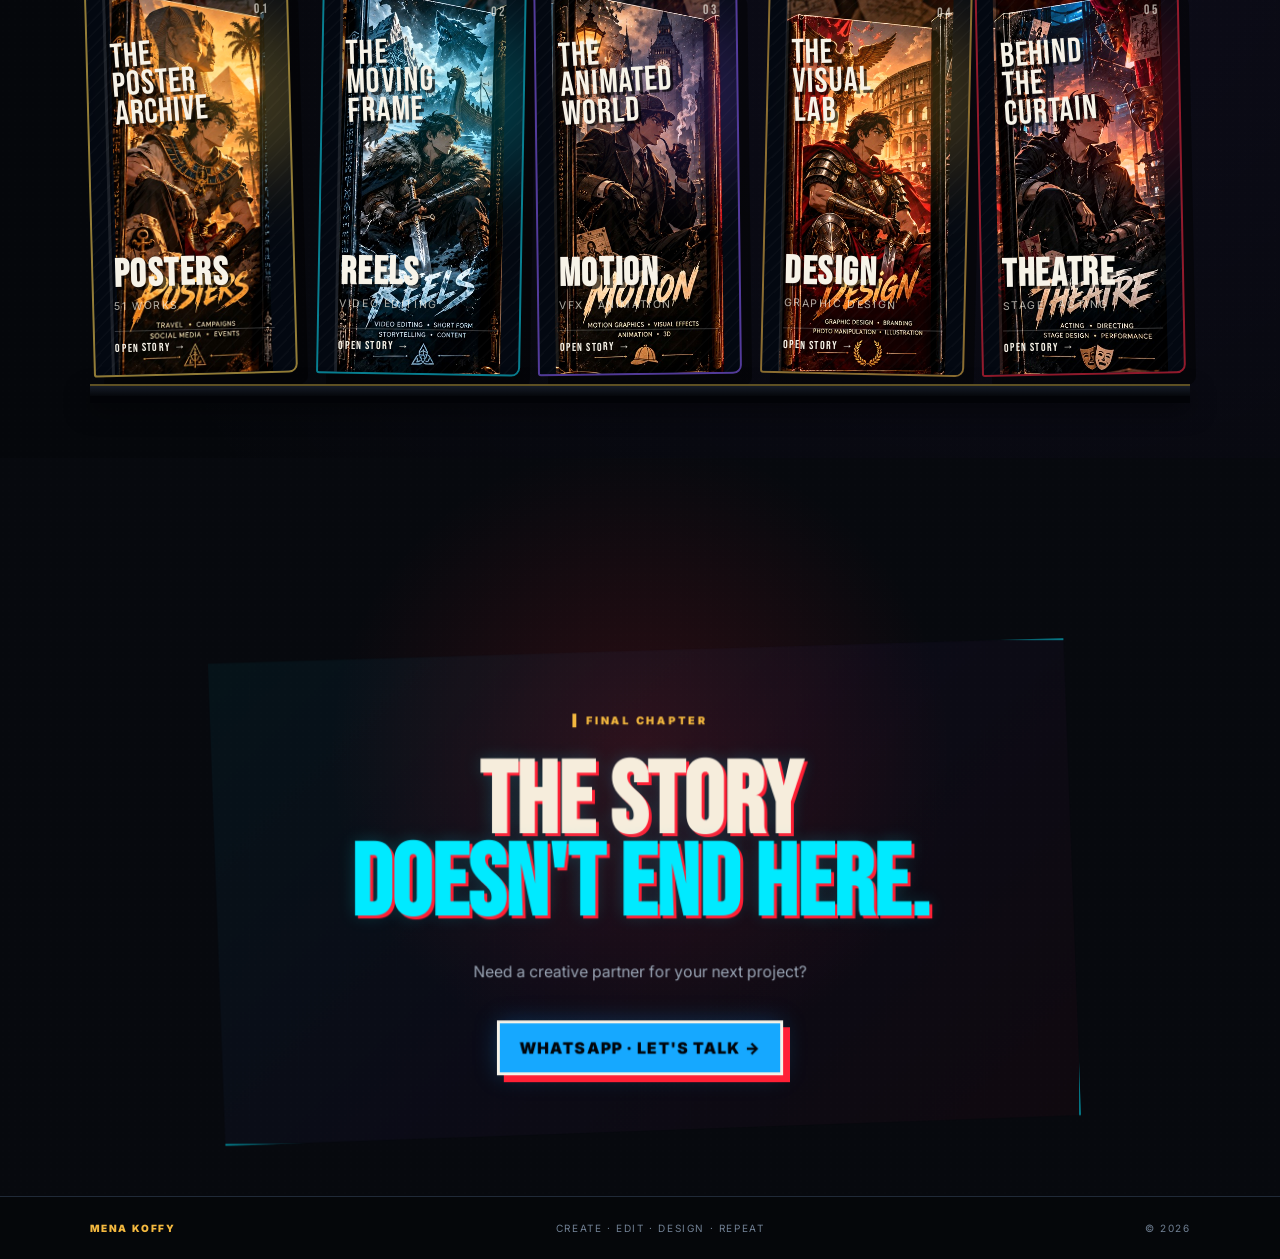
==== commit 52dda02f: "Add WhatsApp contact button" ====
--- a/index.html
+++ b/index.html
@@ -136,7 +136,7 @@
         <div class="chapter-tag gold">FINAL CHAPTER</div>
         <h2>THE STORY<br><span>DOESN'T END HERE.</span></h2>
         <p>Need a creative partner for your next project?</p>
-        <a class="comic-button red-button" href="mailto:your@email.com">LET'S CREATE SOMETHING INSANE →</a>
+        <a class="comic-button red-button" href="https://wa.me/201277026791" target="_blank" rel="noopener">WHATSAPP · LET'S TALK →</a>
       </div>
     </section>
   </main>
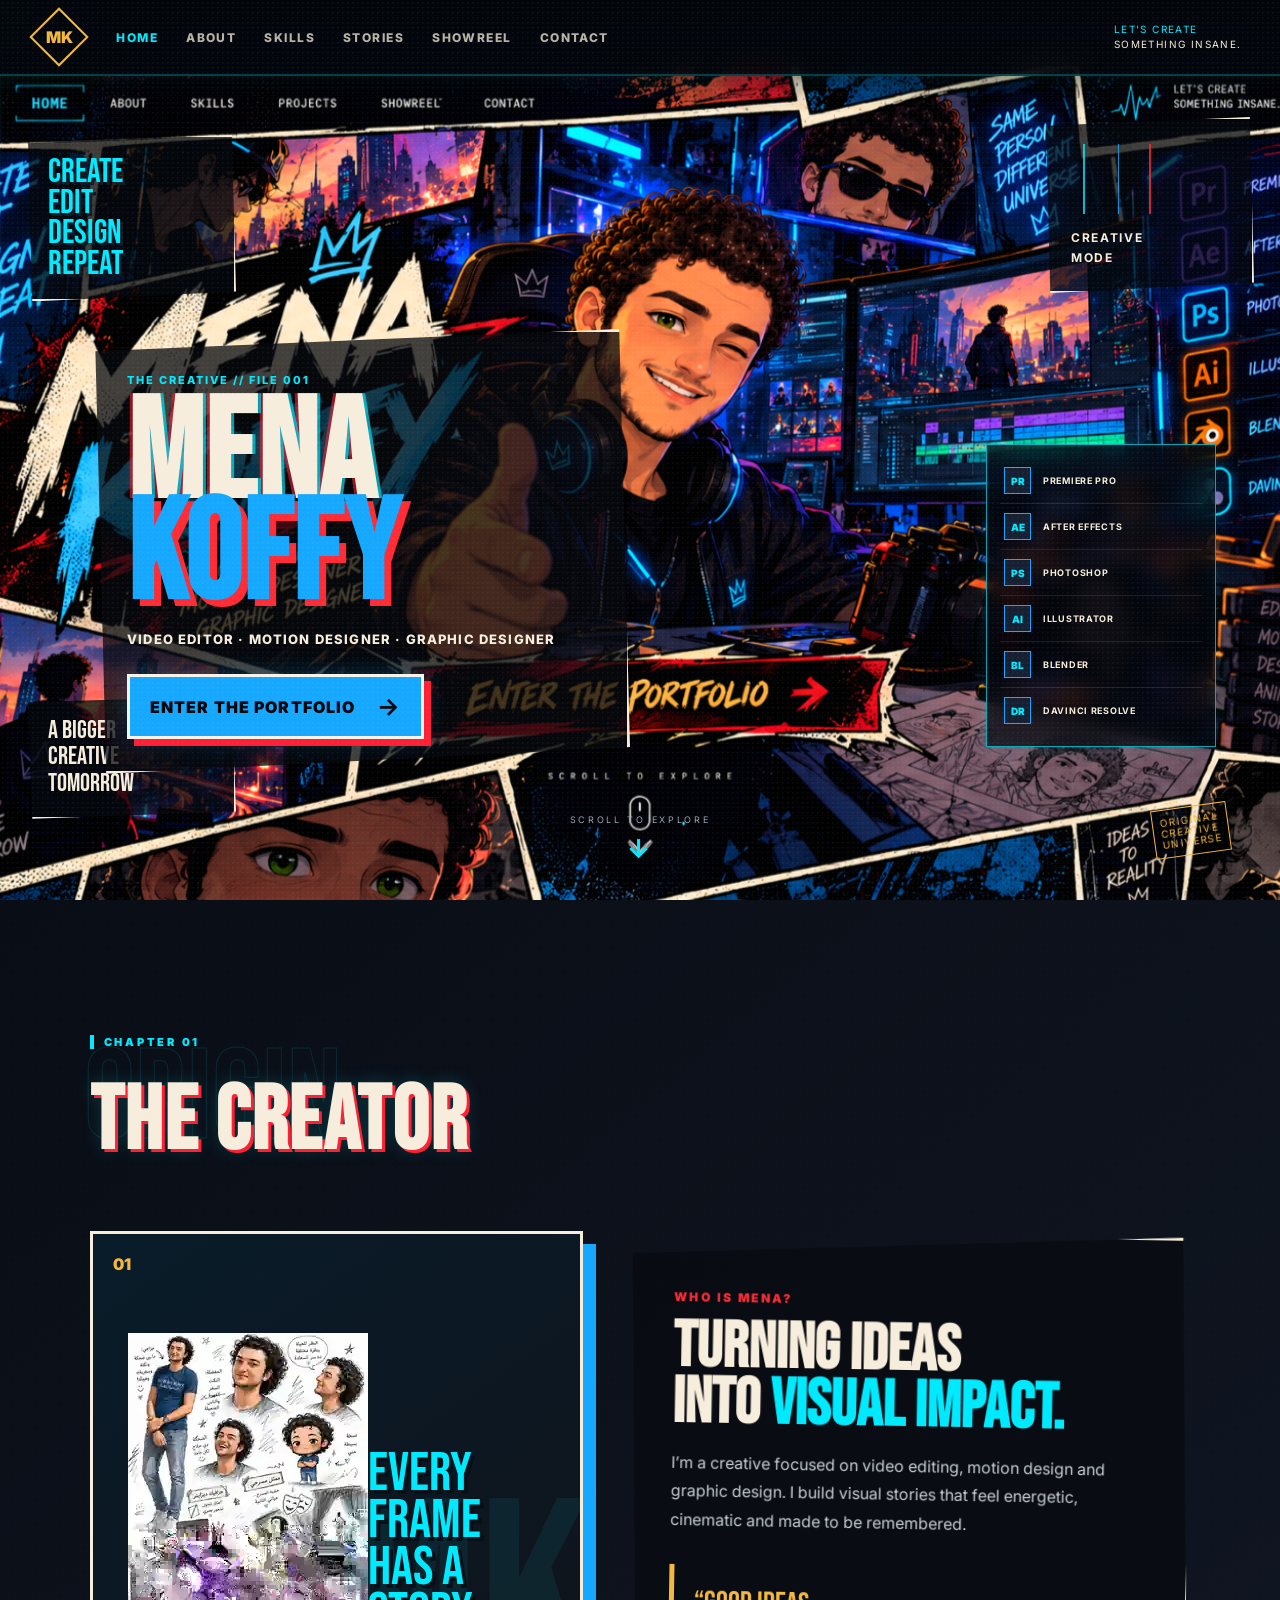
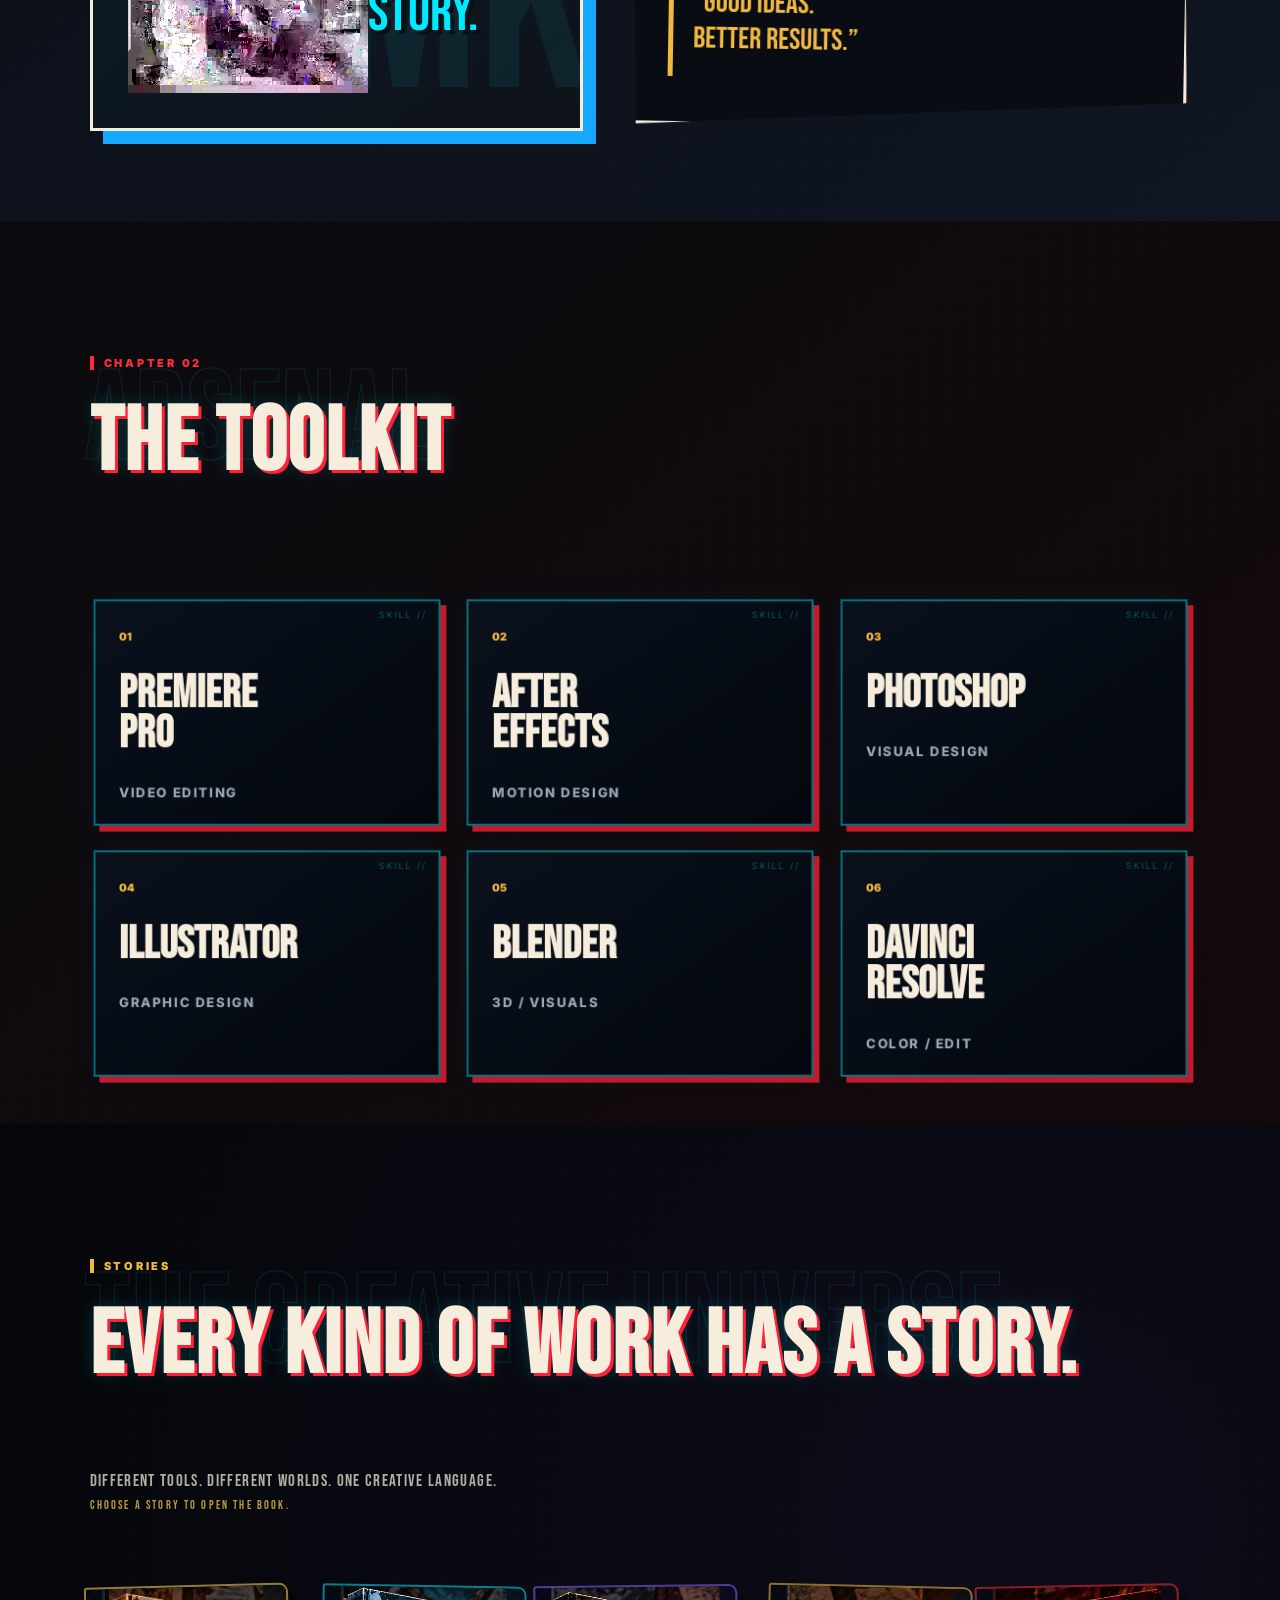
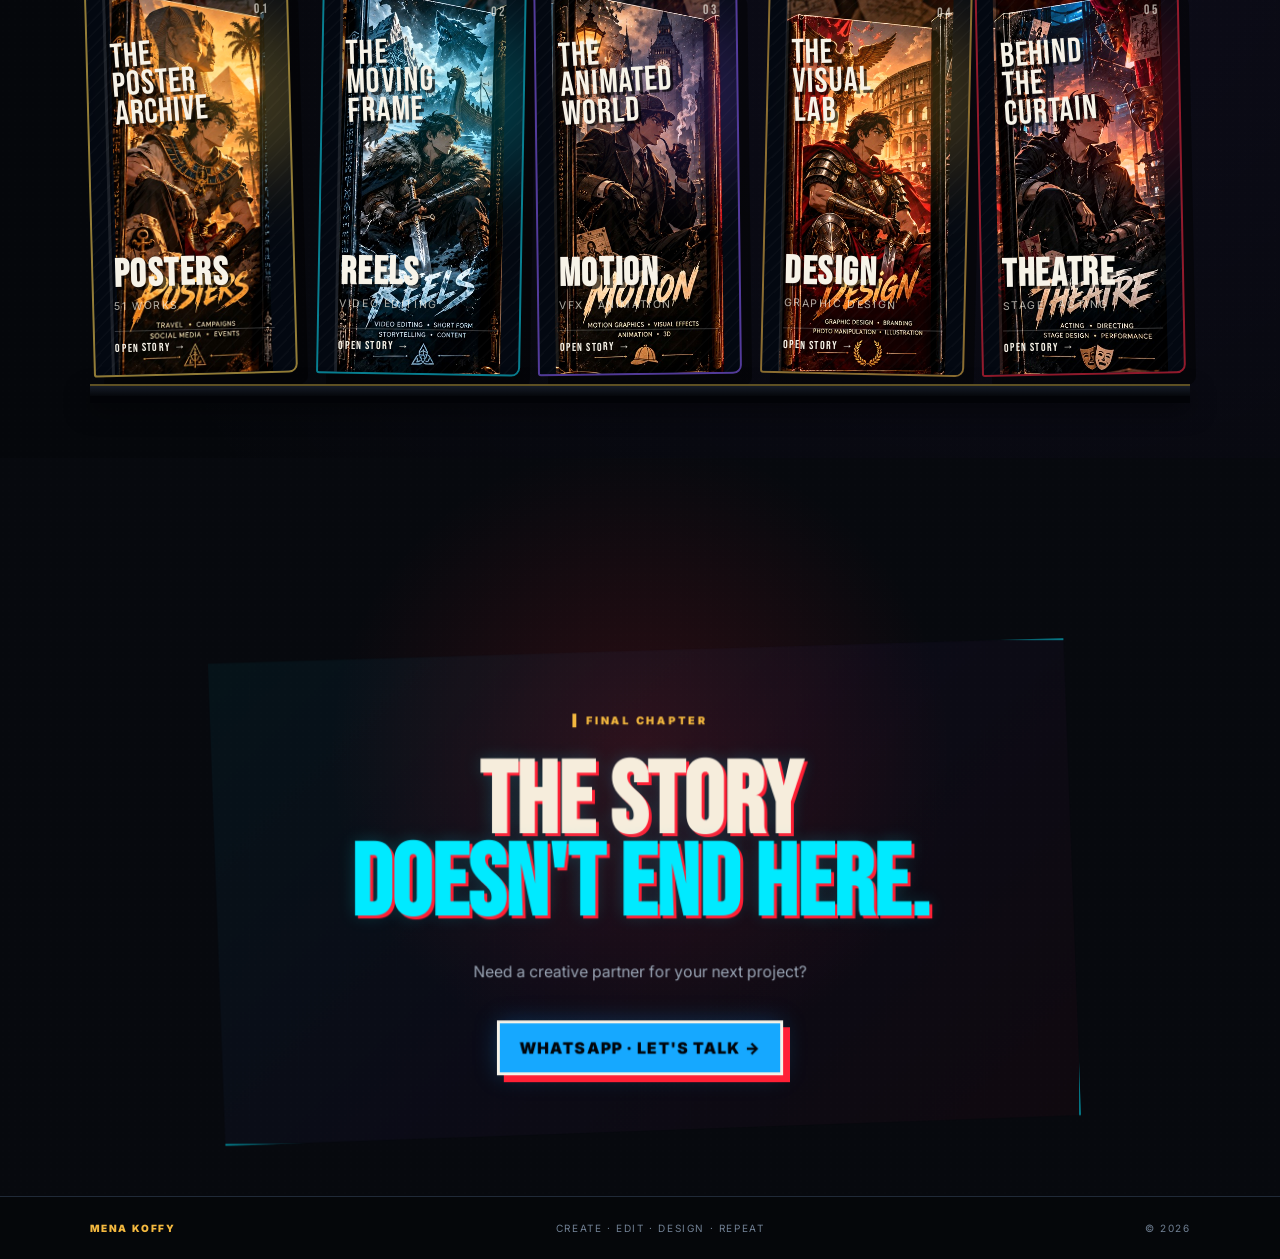
==== commit 881c5e08: "Add illustrated portrait to About panel" ====
--- a/index.html
+++ b/index.html
@@ -70,7 +70,7 @@
       <div class="chapter-tag">CHAPTER 01</div>
       <div class="section-title"><span>ORIGIN</span><h2>THE CREATOR</h2></div>
       <div class="about-grid">
-        <div class="panel portrait-panel"><div class="halftone"></div><span class="panel-number">01</span><p>EVERY FRAME<br>HAS A STORY.</p></div>
+        <div class="panel portrait-panel"><div class="halftone"></div><img class="about-portrait-image" src="[data-uri]" alt="Illustrated creative portrait of Mena Koffy"><span class="panel-number">01</span><p>EVERY FRAME<br>HAS A STORY.</p></div>
         <div class="story-copy comic-panel">
           <p class="kicker">WHO IS MENA?</p>
           <h3>TURNING IDEAS<br>INTO <em>VISUAL IMPACT.</em></h3>
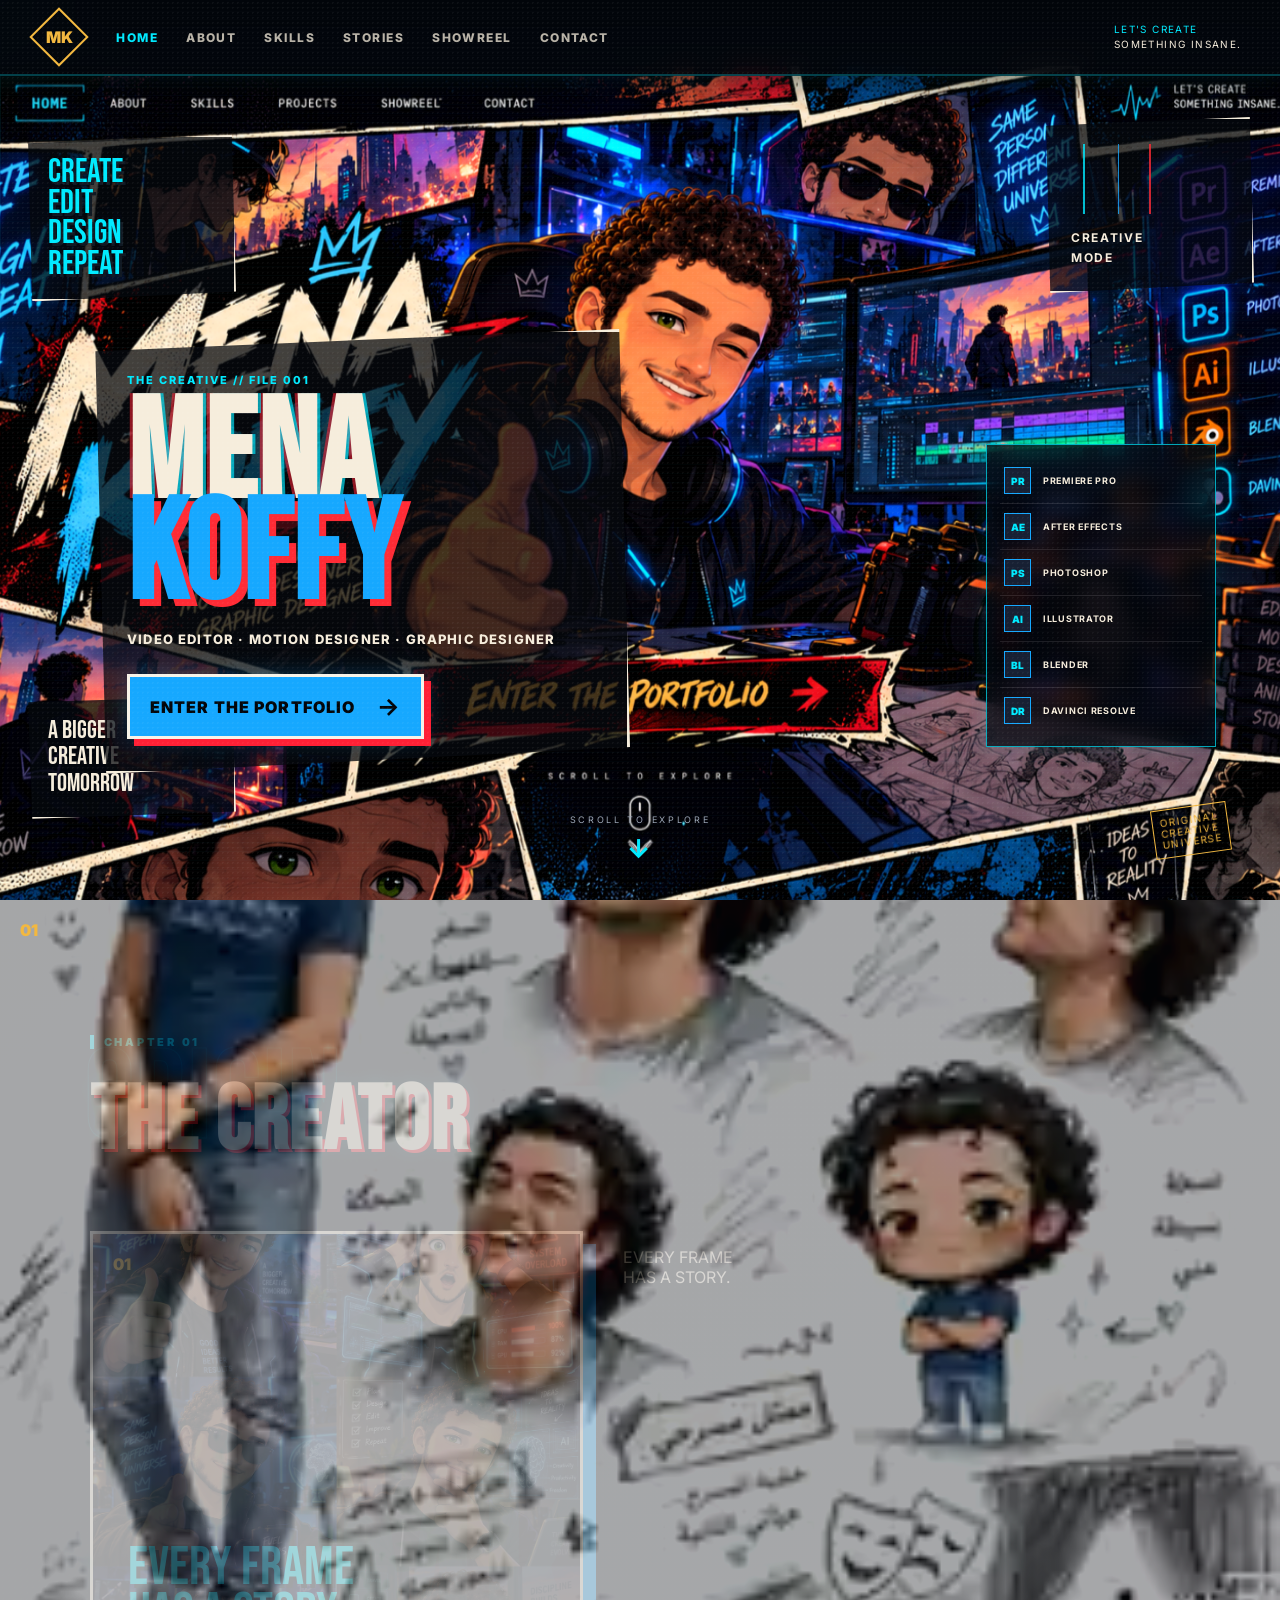
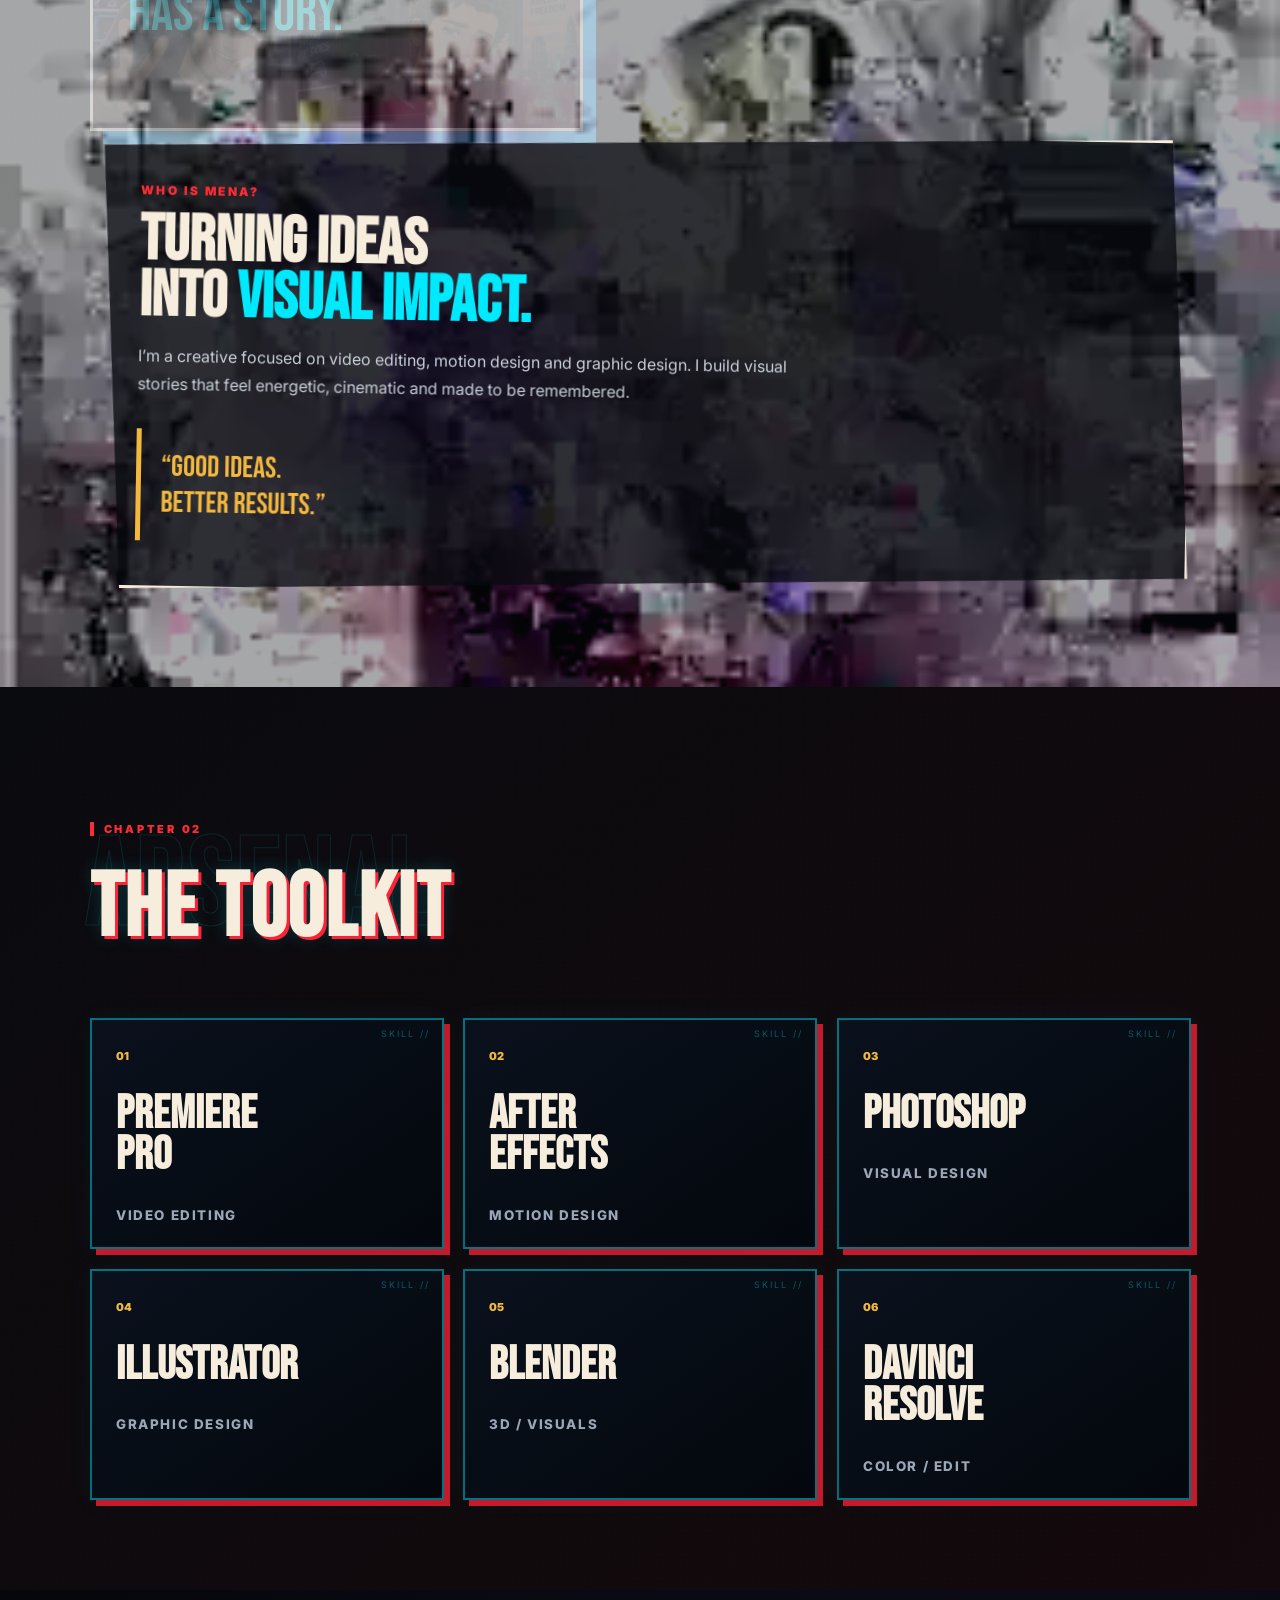
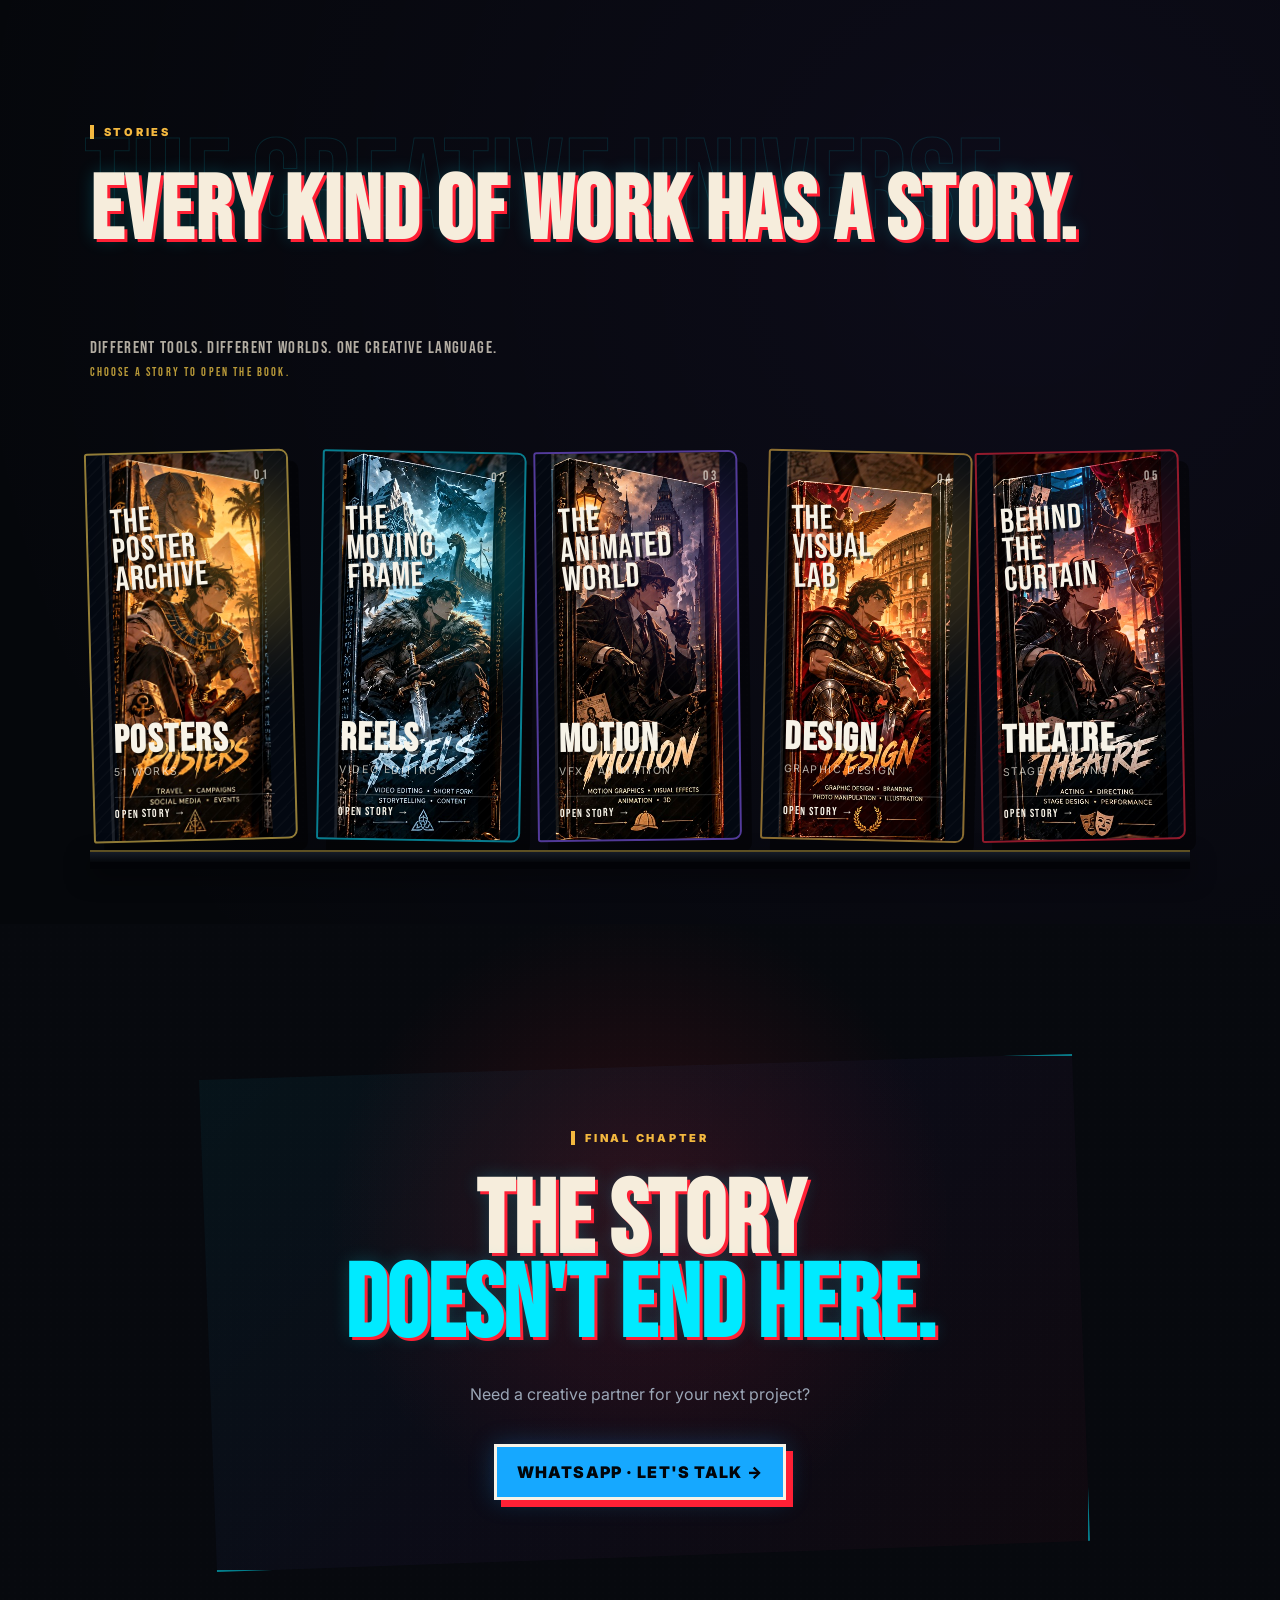
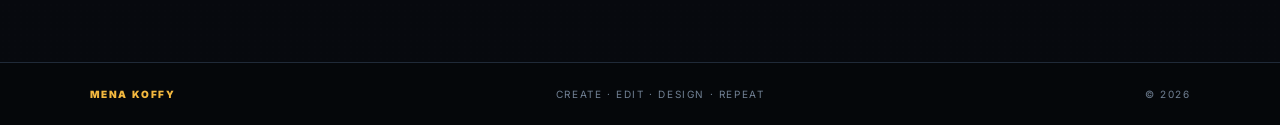
==== commit 33e9dc89: "Use uploaded About portrait" ====
--- a/index.html
+++ b/index.html
@@ -70,7 +70,7 @@
       <div class="chapter-tag">CHAPTER 01</div>
       <div class="section-title"><span>ORIGIN</span><h2>THE CREATOR</h2></div>
       <div class="about-grid">
-        <div class="panel portrait-panel"><div class="halftone"></div><img class="about-portrait-image" src="[data-uri]" alt="Illustrated creative portrait of Mena Koffy"><span class="panel-number">01</span><p>EVERY FRAME<br>HAS A STORY.</p></div>
+        <div class="panel portrait-panel"><div class="halftone"></div><img class="about-portrait-image" src="assets/about/ChatGPT%20Image%20Sep%2022,%202026,%2003_52_12%20PM.png" alt="Mena Koffy creative portrait"><span class="panel-number">01</span><p>EVERY FRAME<br>HAS A STORY.</p></div><img class="about-portrait-image" src="[data-uri]" alt="Illustrated creative portrait of Mena Koffy"><span class="panel-number">01</span><p>EVERY FRAME<br>HAS A STORY.</p></div>
         <div class="story-copy comic-panel">
           <p class="kicker">WHO IS MENA?</p>
           <h3>TURNING IDEAS<br>INTO <em>VISUAL IMPACT.</em></h3>
--- a/style.css
+++ b/style.css
@@ -1240,3 +1240,22 @@
 
 /* ===== IMAGE PROTECTION ===== */
 img[data-lightbox]{-webkit-user-drag:none;user-select:none;-webkit-user-select:none}
+
+/* ===== ABOUT PORTRAIT IMAGE ===== */
+.portrait-panel{isolation:isolate}
+.about-portrait-image{
+  position:absolute;inset:0;width:100%;height:100%;
+  object-fit:cover;object-position:center;
+  opacity:.78;filter:saturate(.9) contrast(1.08) brightness(.82);
+  z-index:0;
+}
+.portrait-panel .halftone{z-index:1}
+.portrait-panel:before{
+  content:"";position:absolute;inset:0;z-index:1;
+  background:linear-gradient(180deg,rgba(5,8,14,.08) 20%,rgba(5,8,14,.72) 100%);
+  pointer-events:none;
+}
+.portrait-panel .panel-number,.portrait-panel p{z-index:3}
+@media(max-width:700px){
+  .about-portrait-image{object-position:center top}
+}
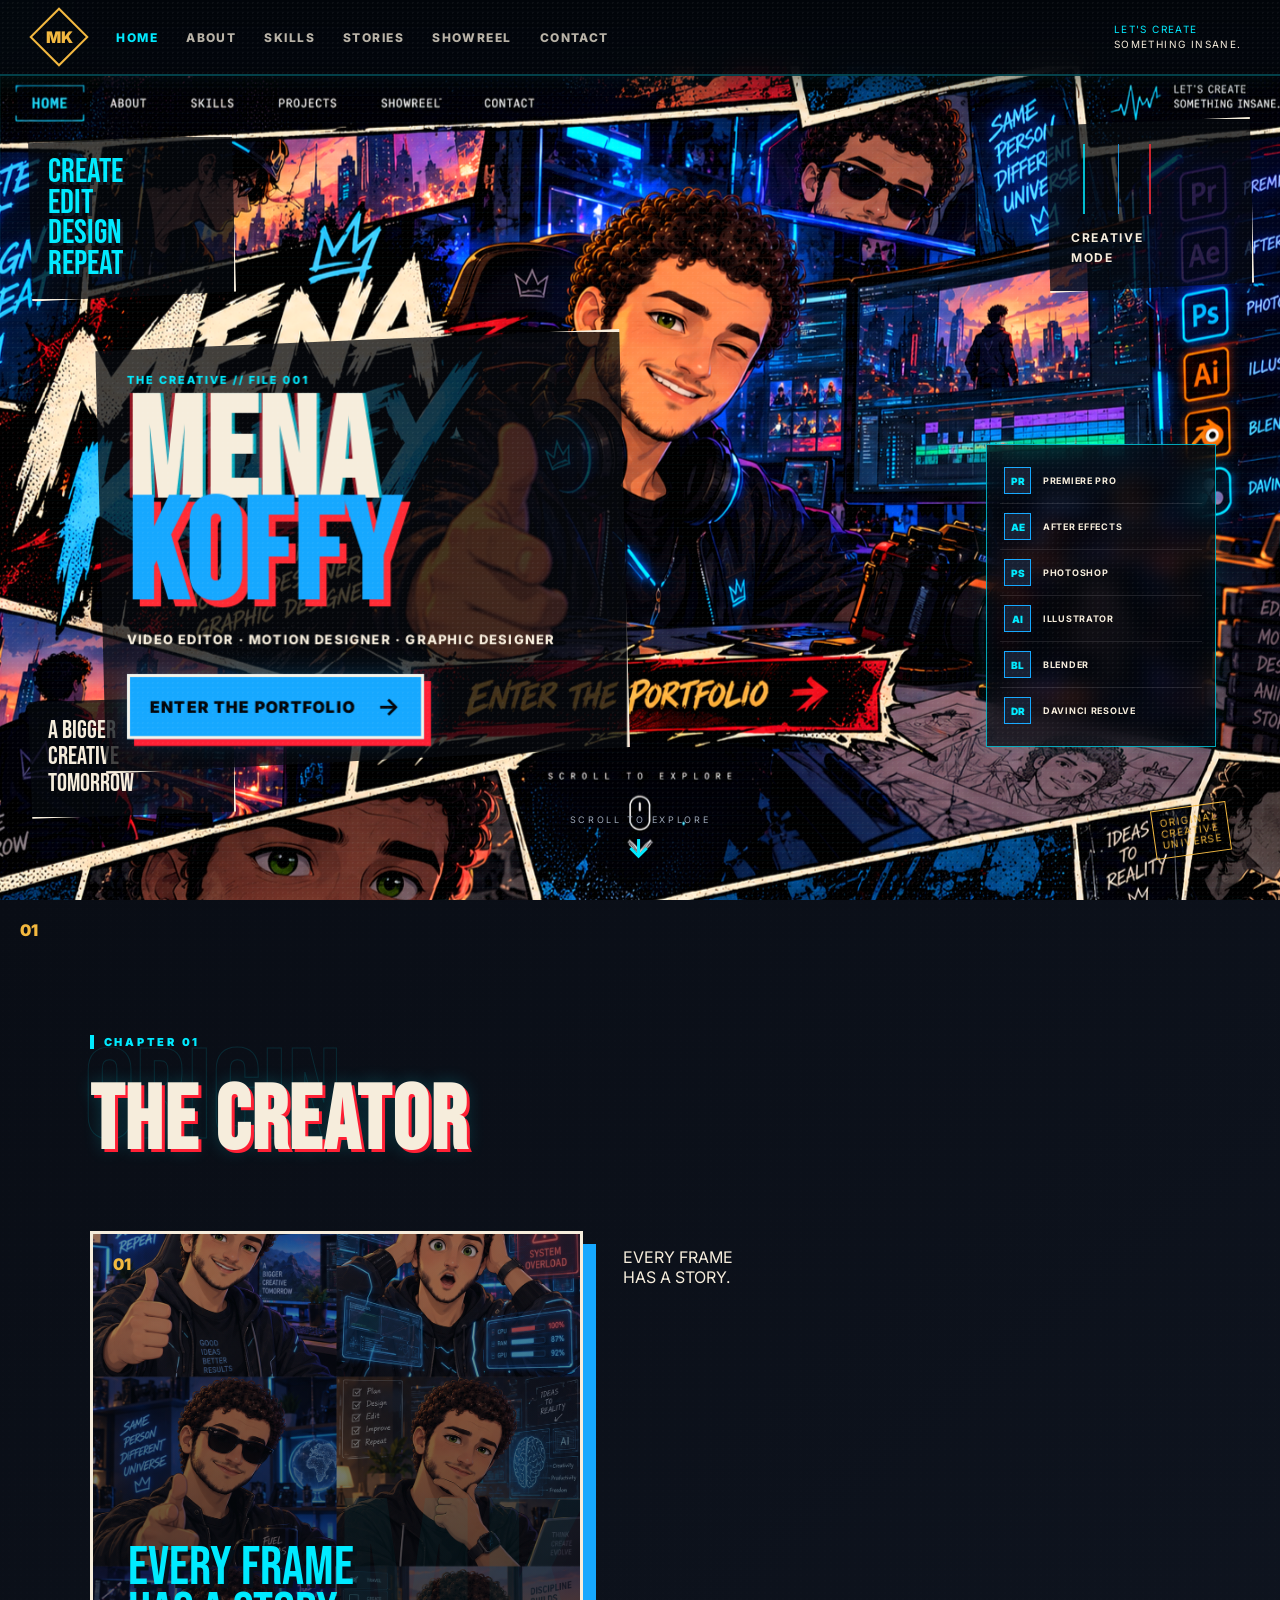
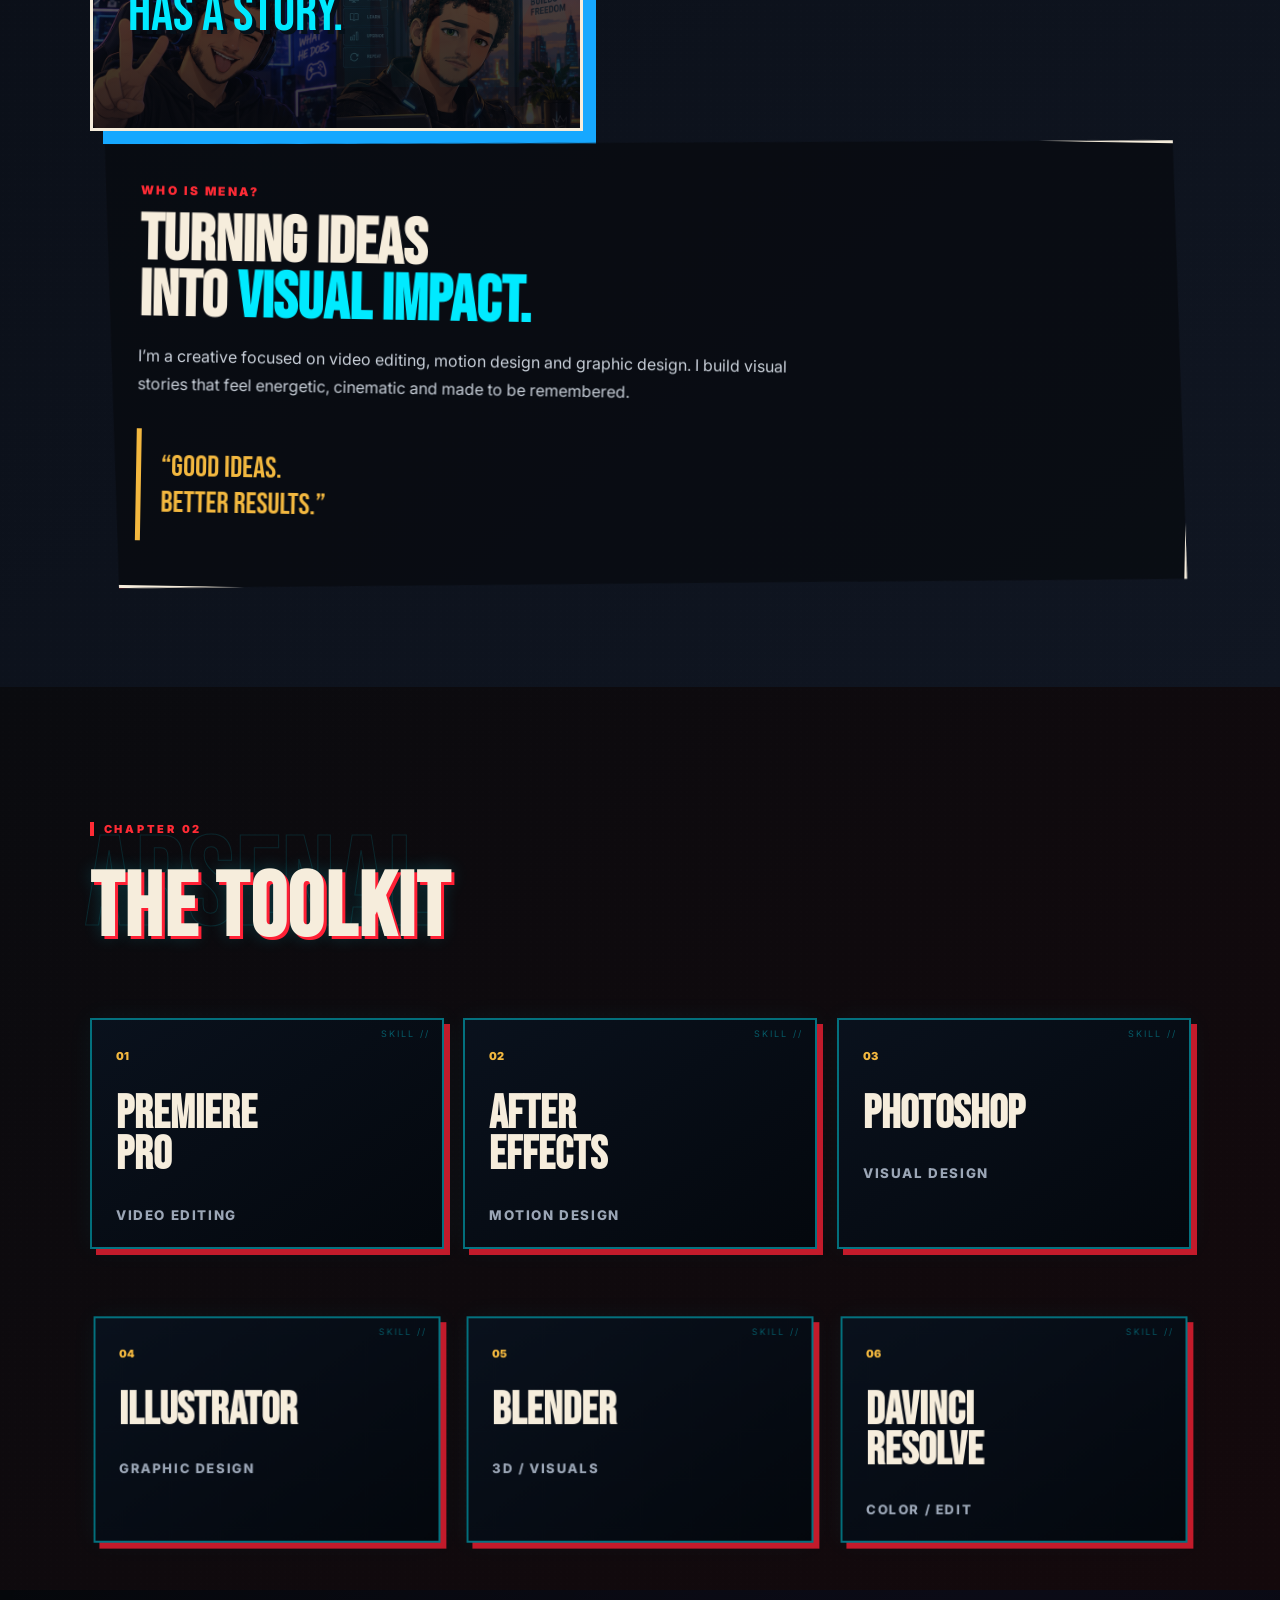
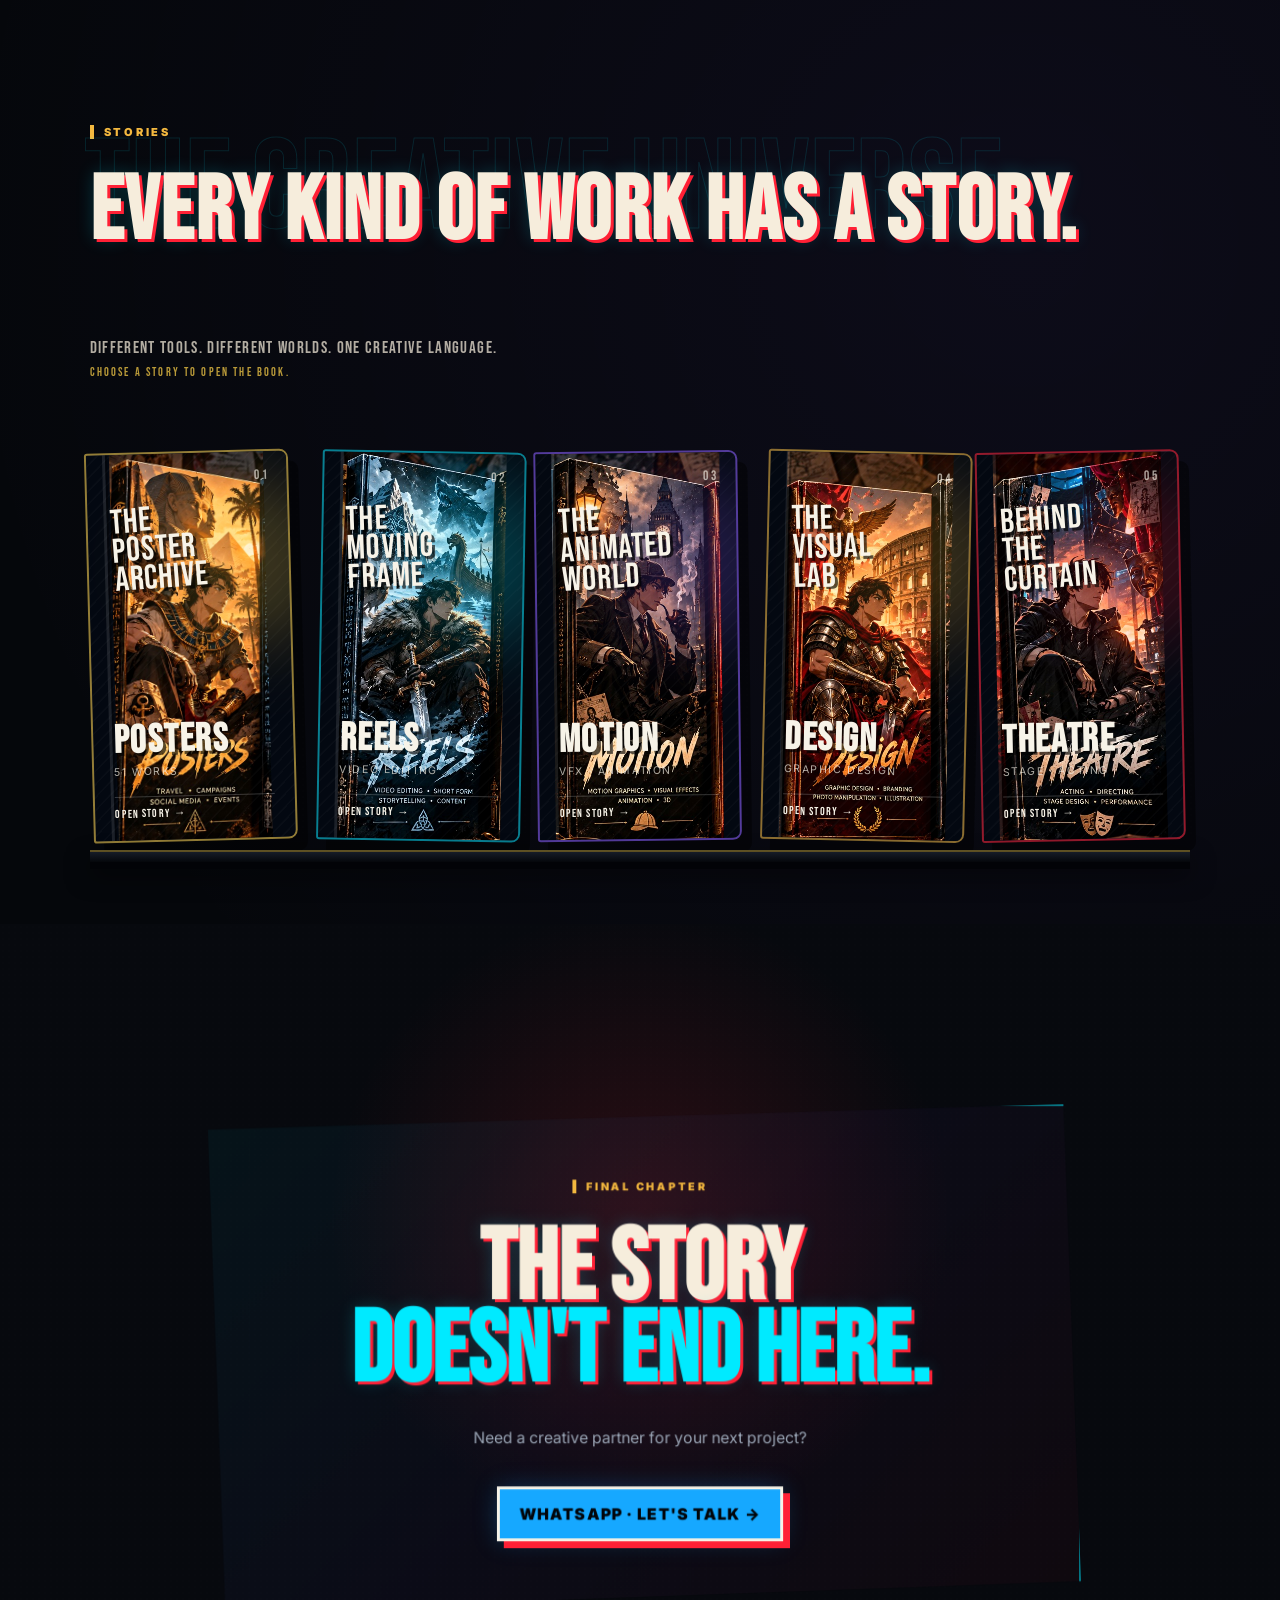
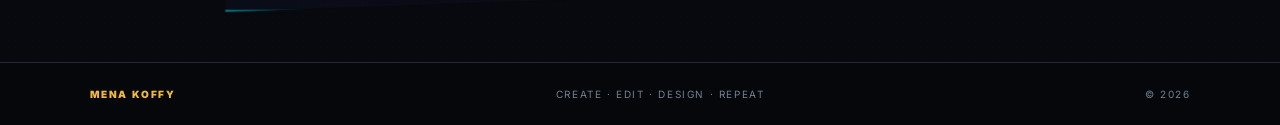
==== commit b15b7c71: "Remove stray About background image" ====
--- a/index.html
+++ b/index.html
@@ -70,7 +70,7 @@
       <div class="chapter-tag">CHAPTER 01</div>
       <div class="section-title"><span>ORIGIN</span><h2>THE CREATOR</h2></div>
       <div class="about-grid">
-        <div class="panel portrait-panel"><div class="halftone"></div><img class="about-portrait-image" src="assets/about/ChatGPT%20Image%20Sep%2022,%202026,%2003_52_12%20PM.png" alt="Mena Koffy creative portrait"><span class="panel-number">01</span><p>EVERY FRAME<br>HAS A STORY.</p></div><img class="about-portrait-image" src="[data-uri]" alt="Illustrated creative portrait of Mena Koffy"><span class="panel-number">01</span><p>EVERY FRAME<br>HAS A STORY.</p></div>
+        <div class="panel portrait-panel"><div class="halftone"></div><img class="about-portrait-image" src="assets/about/ChatGPT%20Image%20Sep%2022,%202026,%2003_52_12%20PM.png" alt="Mena Koffy creative portrait"><span class="panel-number">01</span><p>EVERY FRAME<br>HAS A STORY.</p></div><span class="panel-number">01</span><p>EVERY FRAME<br>HAS A STORY.</p></div>
         <div class="story-copy comic-panel">
           <p class="kicker">WHO IS MENA?</p>
           <h3>TURNING IDEAS<br>INTO <em>VISUAL IMPACT.</em></h3>
